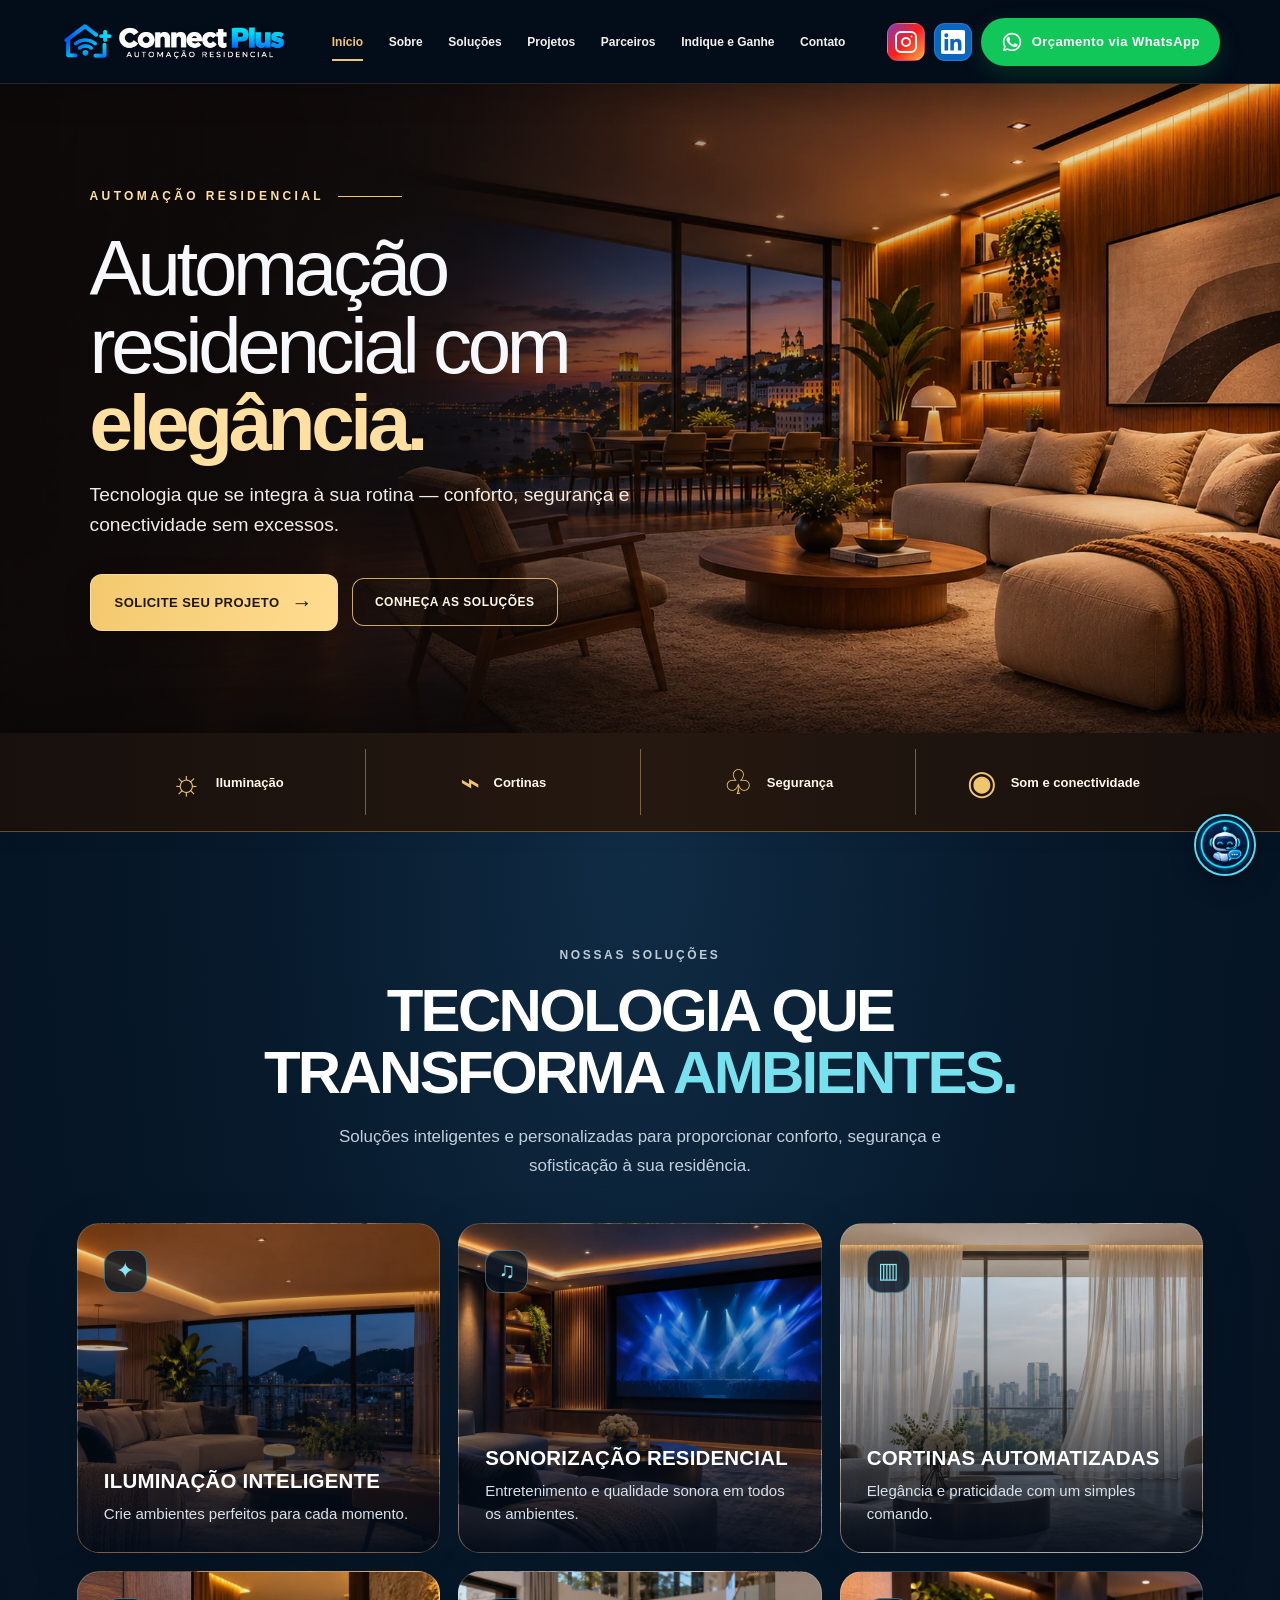
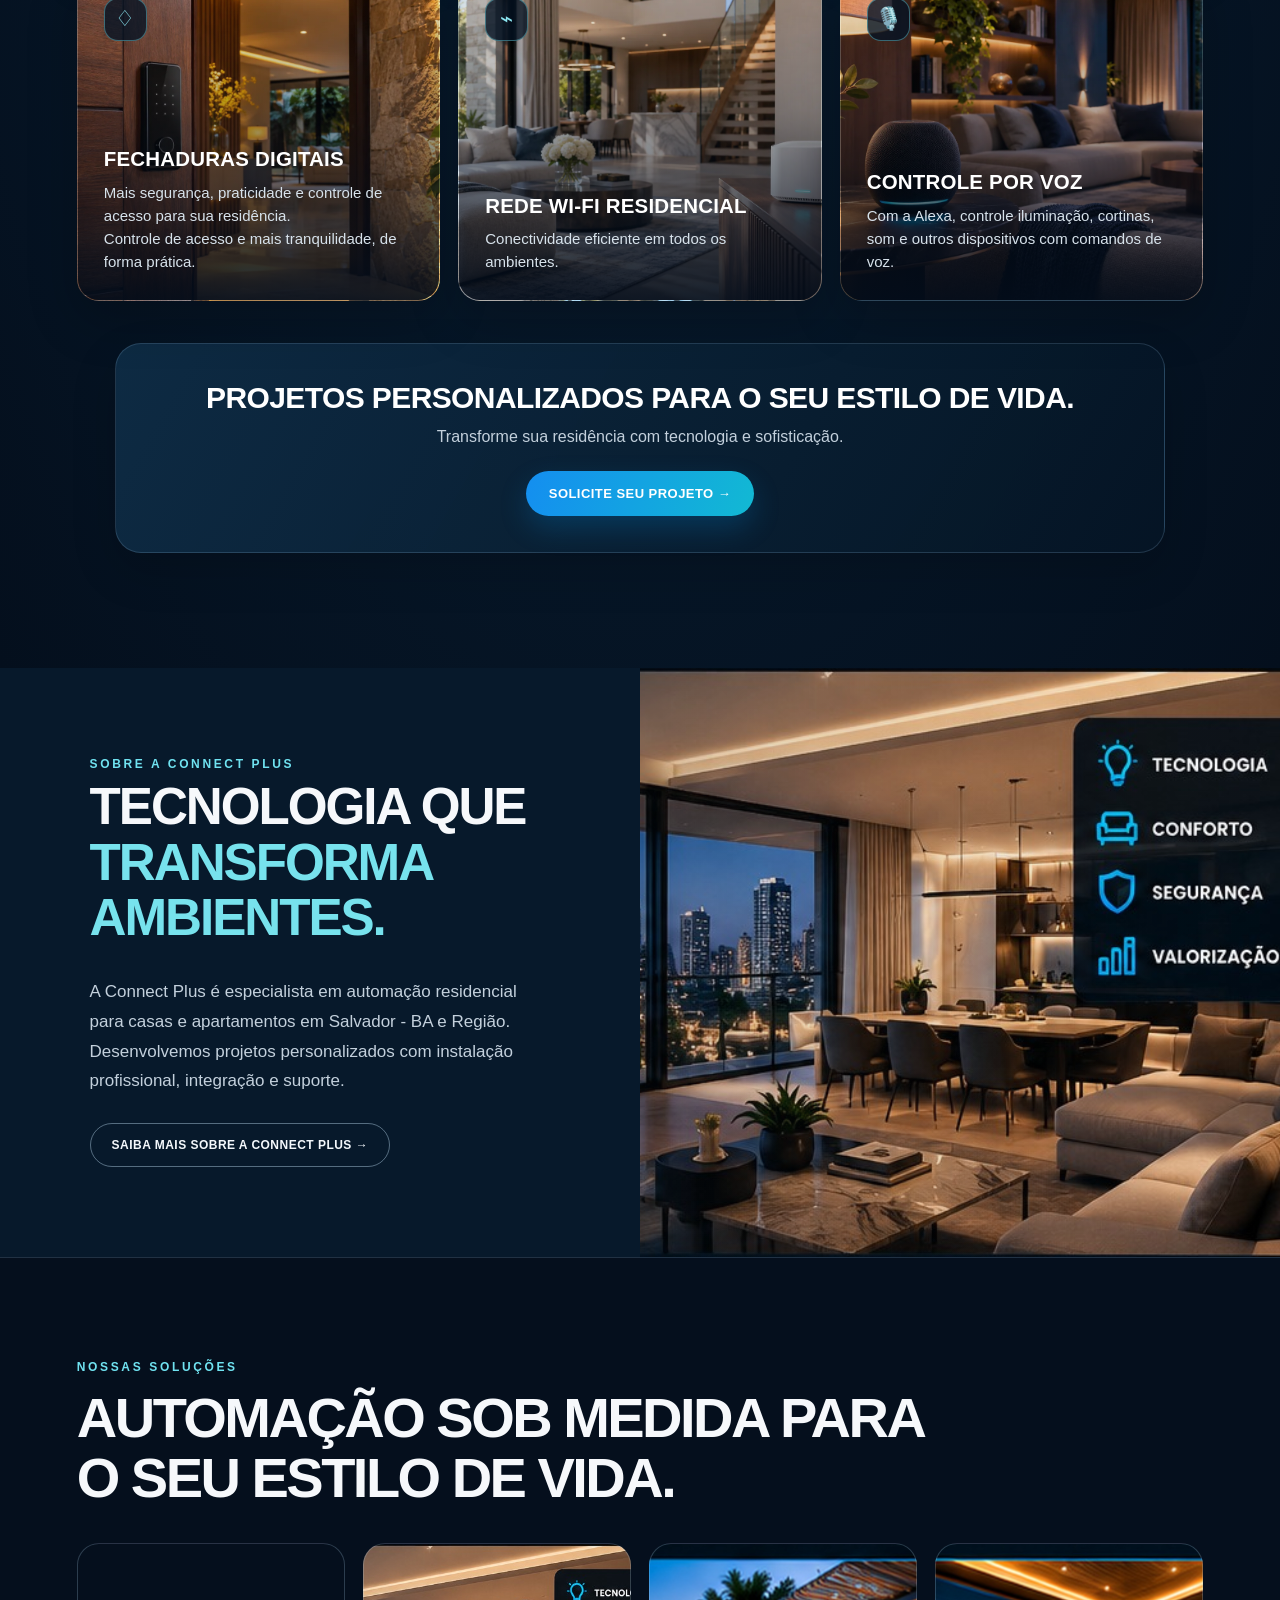
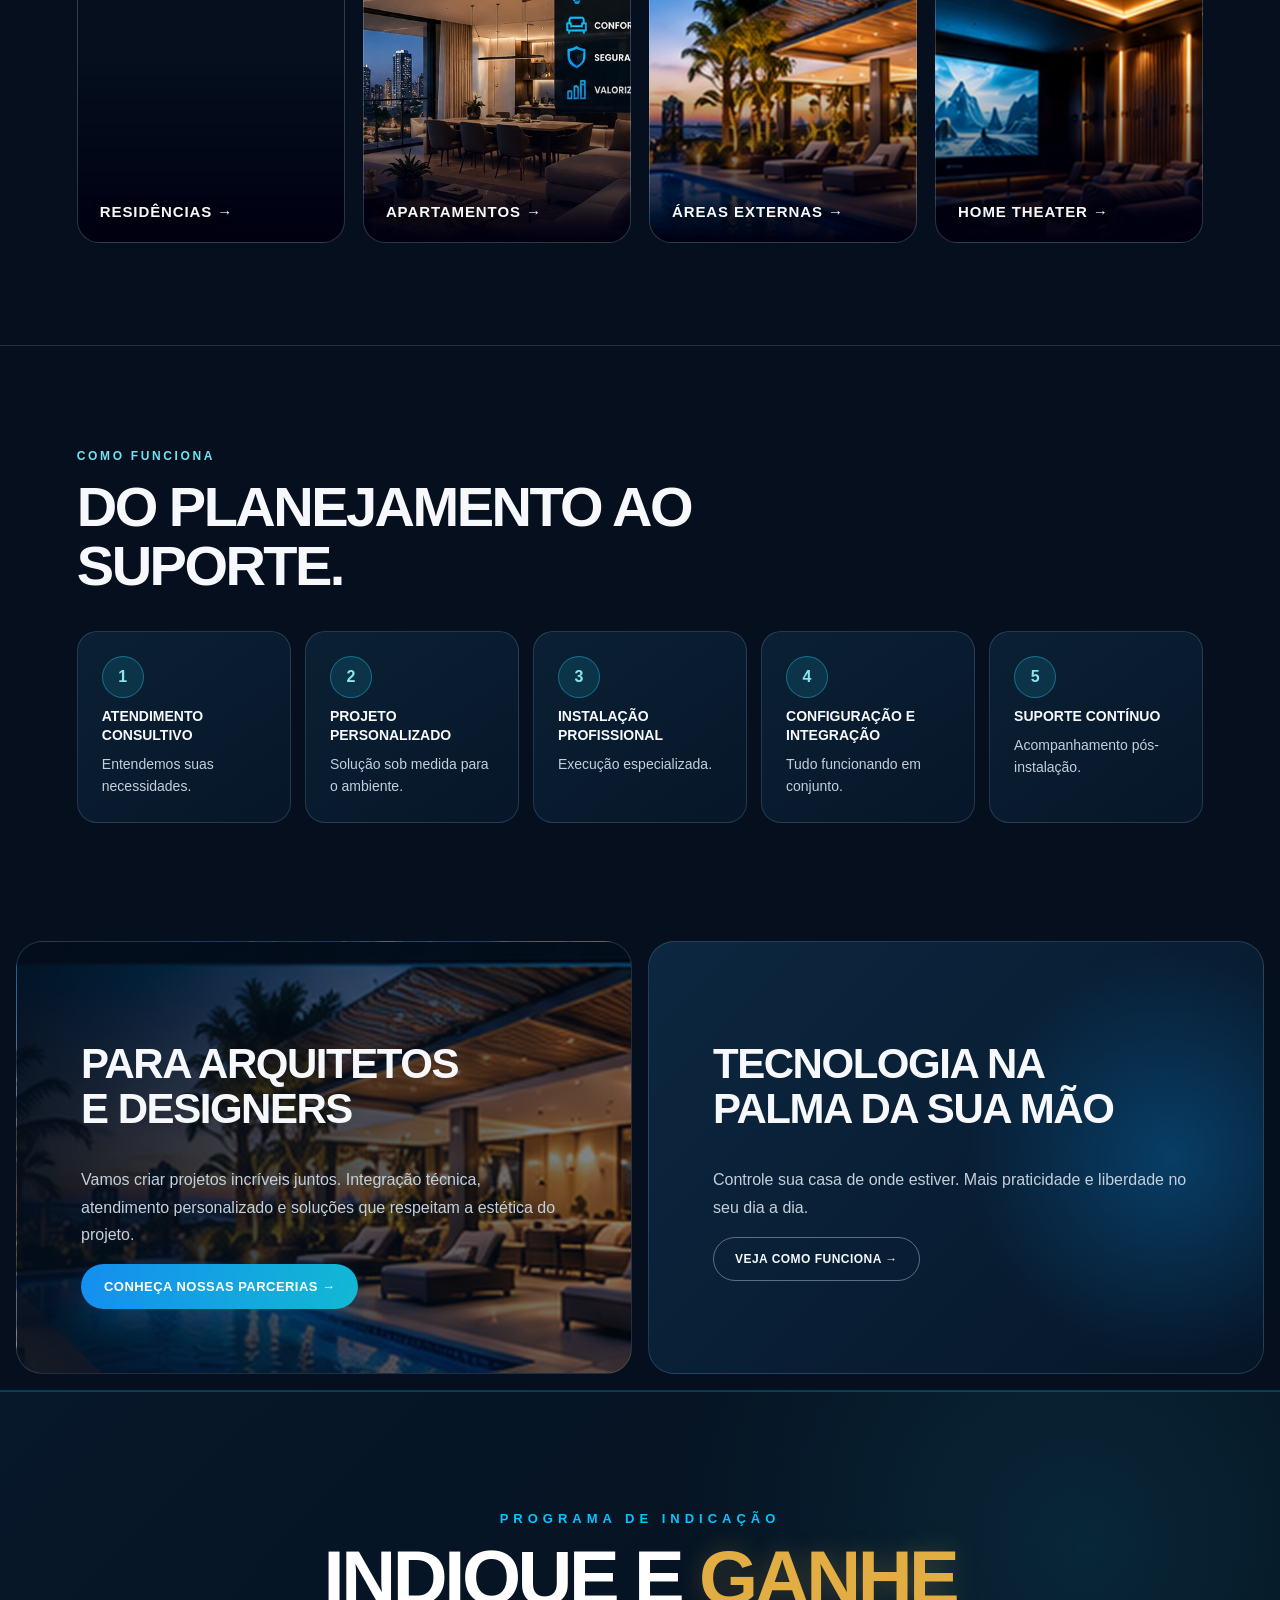
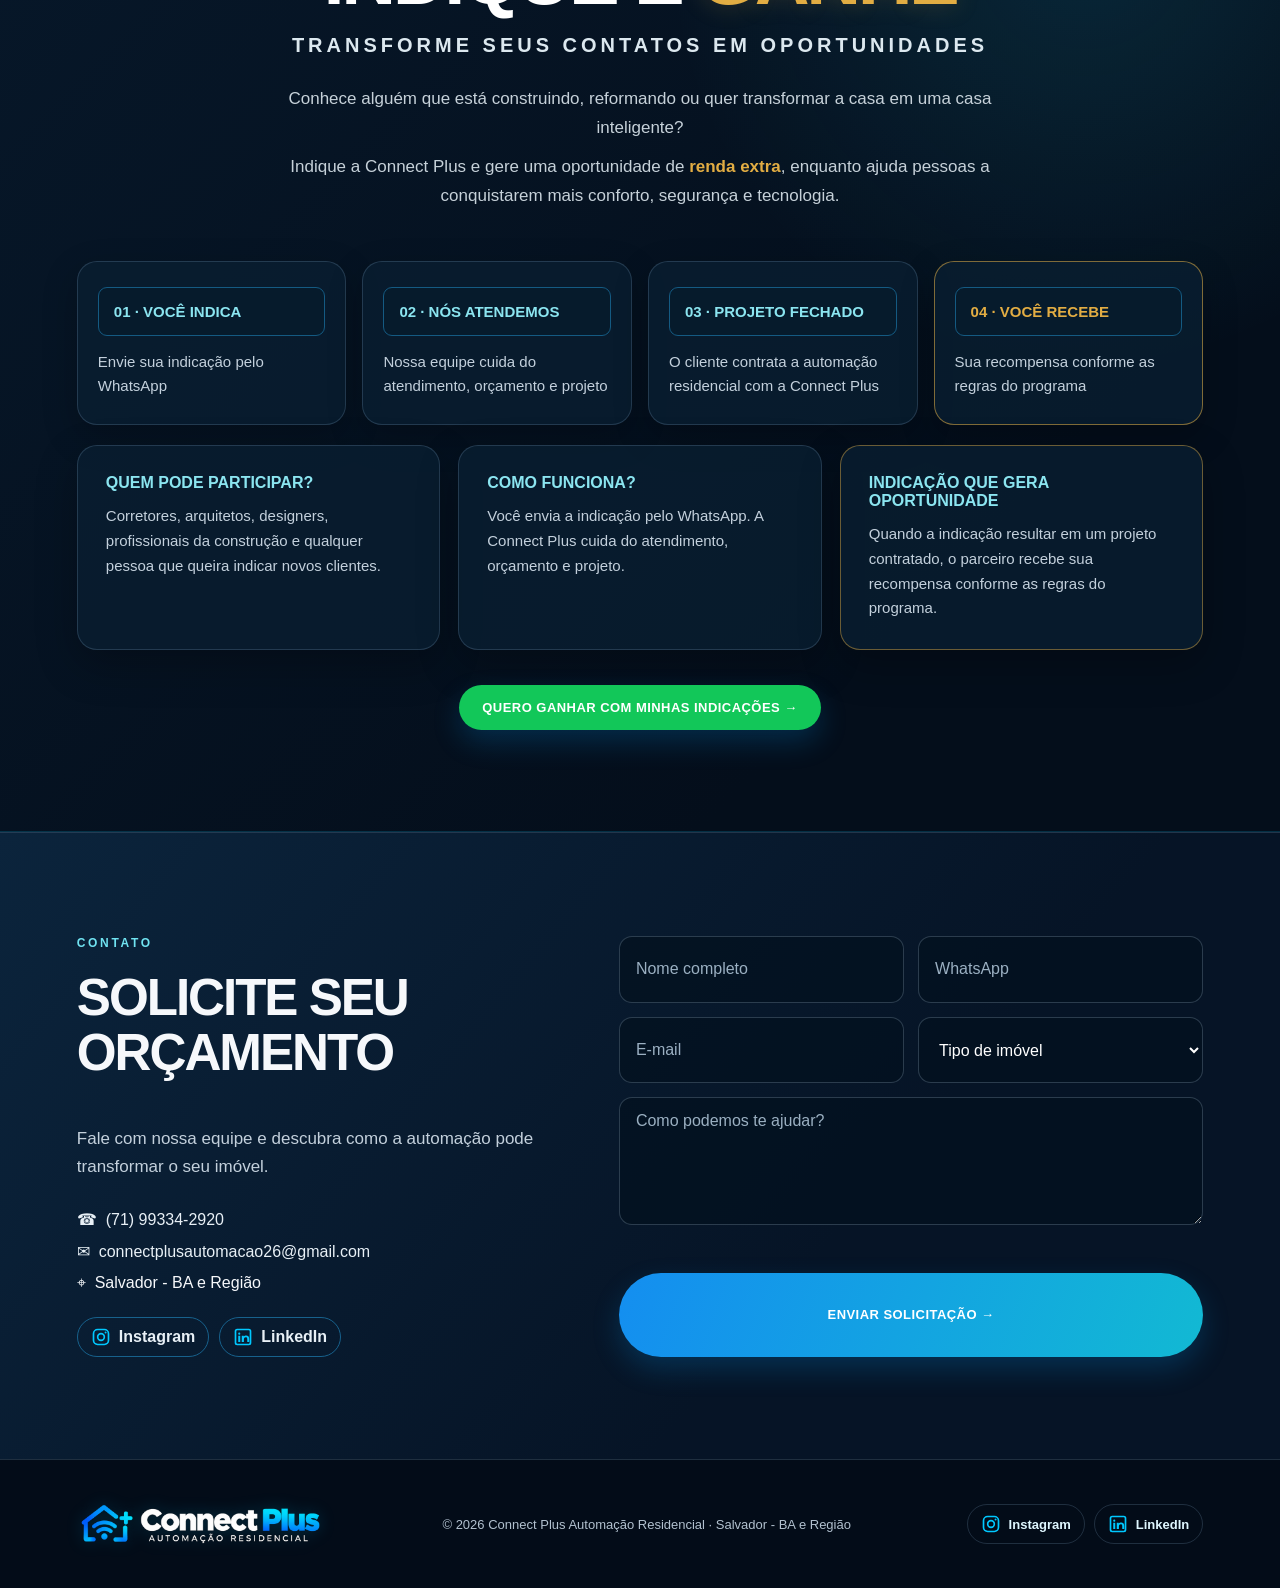
==== index.html @ 9b029306 "Atualiza imagens dos cards de soluções" ====
<!doctype html>
<html lang="pt-BR">
<head>
<link rel="icon" type="image/png" href="favicon-connectplus-transparente.png">
<script async src="https://www.googletagmanager.com/gtag/js?id=AW-18397967351"></script>
<script>
  window.dataLayer = window.dataLayer || [];
  function gtag(){dataLayer.push(arguments);}
  gtag('js', new Date());

  gtag('config', 'AW-18397967351');
</script>
  <!-- Conversão Google Ads - Clique no WhatsApp -->
<script>
function gtag_report_conversion(url) {
  var callback = function () {
    if (typeof(url) != 'undefined') {
      window.location = url;
    }
  };

  gtag('event', 'conversion', {
    'send_to': 'AW-18397967351/lZAtCK_q2YkdEPFn6sRE',
    'event_callback': callback
  });

  return false;
}
</script>
<meta charset="utf-8">
<meta name="viewport" content="width=device-width,initial-scale=1">
<title>Connect Plus | Automação Residencial</title>
<meta name="description" content="Automação residencial premium em Salvador - BA e Região.">
<link rel="stylesheet" href="style.css?v=20261121-premium">
<link rel="preload" as="image" href="connectplus-hero-elegancia-2026.webp">
<link rel="stylesheet" href="site-refresh.css?v=20261122-cards-premium">
</head>
<body id="inicio">
<header class="header">
<a class="logo" href="#inicio" aria-label="Connect Plus - Início">
<img src="ConnectPlus_Logo_Horizontal_Site.png" alt="Connect Plus Automação Residencial">
</a>
<button class="menu-toggle" type="button" aria-label="Abrir menu" aria-controls="menu-principal" aria-expanded="false"><span></span><span></span><span></span></button>
<nav id="menu-principal" aria-label="Navegação principal">
    <a href="#inicio">Início</a><a href="#sobre">Sobre</a><a href="#solucoes">Soluções</a>
    <a href="#processo">Projetos</a><a href="#parceiros">Parceiros</a>
    <a href="#indicacao">Indique e Ganhe</a><a href="#contato">Contato</a>
  </nav>
<div class="header-actions">
<a class="header-social instagram"
   href="https://www.instagram.com/connectplus_oficial/"
   target="_blank" rel="noopener noreferrer"
   aria-label="Instagram">
  <svg viewBox="0 0 24 24" width="24" height="24"
       fill="none" stroke="currentColor" stroke-width="2"
       aria-hidden="true">
    <rect x="2" y="2" width="20" height="20" rx="5"/>
    <circle cx="12" cy="12" r="4"/>
    <circle cx="17.5" cy="6.5" r="1" fill="currentColor" stroke="none"/>
  </svg>
</a>

<a class="header-social linkedin"
   href="https://www.linkedin.com/in/connect-plus-204ab1430/"
   target="_blank" rel="noopener noreferrer"
   aria-label="LinkedIn">
  <svg viewBox="0 0 24 24" width="24" height="24"
       fill="currentColor" aria-hidden="true">
    <path d="M20.447 20.452h-3.554v-5.569c0-1.328-.027-3.037-1.852-3.037-1.853 0-2.136 1.445-2.136 2.939v5.667H9.35V9h3.414v1.561h.049c.476-.9 1.637-1.85 3.37-1.85 3.601 0 4.267 2.37 4.267 5.455v6.286zM5.337 7.433a2.062 2.062 0 1 1 0-4.124 2.062 2.062 0 0 1 0 4.124zM7.119 20.452H3.555V9h3.564v11.452zM22.225 0H1.771C.792 0 0 .774 0 1.729v20.542C0 23.227.792 24 1.771 24h20.451C23.2 24 24 23.227 24 22.271V1.729C24 .774 23.2 0 22.222 0h.003z"/>
  </svg>
</a>

<a class="btn whatsapp-btn"
   href="https://wa.me/5571993342920?text=Ol%C3%A1%21%20Gostaria%20de%20solicitar%20um%20or%C3%A7amento%20de%20automa%C3%A7%C3%A3o%20residencial."
   target="_blank" rel="noopener noreferrer"
   aria-label="Orçamento via WhatsApp">
<svg
  xmlns="http://www.w3.org/2000/svg"
  width="24"
  height="24"
  viewBox="0 0 24 24"
  fill="currentColor"
  aria-hidden="true">
  <path d="M17.472 14.382c-.297-.149-1.758-.867-2.03-.966-.273-.099-.471-.148-.67.15-.198.297-.767.966-.94 1.164-.173.198-.347.223-.644.075-.297-.149-1.255-.463-2.39-1.475-.883-.788-1.48-1.761-1.653-2.058-.173-.297-.018-.458.13-.606.134-.133.297-.347.446-.52.149-.174.198-.298.297-.496.099-.198.05-.372-.025-.52-.074-.149-.669-1.612-.916-2.207-.242-.579-.487-.5-.669-.51-.173-.008-.372-.01-.57-.01-.198 0-.52.074-.792.372-.272.297-1.04 1.016-1.04 2.479s1.065 2.875 1.213 3.073c.149.198 2.095 3.2 5.077 4.487.709.306 1.262.489 1.693.625.712.227 1.36.195 1.872.118.571-.085 1.758-.719 2.006-1.413.248-.694.248-1.289.173-1.413-.074-.124-.272-.198-.57-.347M12.004 2C6.486 2 2 6.486 2 12.004c0 1.763.461 3.485 1.337 5.003L2 22l5.112-1.341a9.952 9.952 0 0 0 4.887 1.245h.005c5.518 0 10.004-4.486 10.004-10.004S17.522 2 12.004 2m0 18.2h-.003a8.258 8.258 0 0 1-4.209-1.153l-.302-.179-3.125.82.834-3.046-.197-.313A8.255 8.255 0 0 1 3.7 12.004c0-4.579 3.725-8.304 8.304-8.304s8.304 3.725 8.304 8.304-3.725 8.196-8.304 8.196"/>
</svg>
  <span>Orçamento via WhatsApp</span>
</a>

</div>
</header>

<section class="hero">
 <div class="hero-content">
   <span class="eyebrow">AUTOMAÇÃO RESIDENCIAL</span>
   <h1>Automação residencial com <em>elegância.</em></h1>
   <p>Tecnologia que se integra à sua rotina — conforto, segurança e conectividade sem excessos.</p>
   <div class="actions">
    <a class="btn large whatsapp-btn hero-wa" target="_blank" rel="noopener noreferrer" href="https://wa.me/5571993342920?text=Ol%C3%A1!%20Gostaria%20de%20solicitar%20um%20projeto%20de%20automa%C3%A7%C3%A3o%20residencial%20com%20a%20Connect%20Plus.">SOLICITE SEU PROJETO <span aria-hidden="true">→</span></a>
    <a class="outline" href="#solucoes">CONHEÇA AS SOLUÇÕES</a>
</div>
</div>
</section>
<section class="hero-service-strip" aria-label="Destaques das soluções Connect Plus">
  <div class="hero-service-item"><span class="strip-icon" aria-hidden="true">☼</span><span>Iluminação</span></div>
  <div class="hero-service-item"><span class="strip-icon" aria-hidden="true">⌁</span><span>Cortinas</span></div>
  <div class="hero-service-item"><span class="strip-icon" aria-hidden="true">♧</span><span>Segurança</span></div>
  <div class="hero-service-item"><span class="strip-icon" aria-hidden="true">◉</span><span>Som e conectividade</span></div>
</section>
<section class="services services-premium" id="solucoes">
  <div class="services-intro">
    <span class="eyebrow">NOSSAS SOLUÇÕES</span>
    <h2>TECNOLOGIA QUE TRANSFORMA <em>AMBIENTES.</em></h2>
    <p>Soluções inteligentes e personalizadas para proporcionar conforto, segurança e sofisticação à sua residência.</p>
  </div>

  <div class="services-grid">

    <article class="service-card">
      <span class="service-icon">✦</span>
      <h3>ILUMINAÇÃO INTELIGENTE</h3>
      <p>Crie ambientes perfeitos para cada momento.</p>
    </article>

    <article class="service-card">
      <span class="service-icon">♫</span>
      <h3>SONORIZAÇÃO RESIDENCIAL</h3>
      <p>Entretenimento e qualidade sonora em todos os ambientes.</p>
    </article>

    <article class="service-card">
      <span class="service-icon">▥</span>
      <h3>CORTINAS AUTOMATIZADAS</h3>
      <p>Elegância e praticidade com um simples comando.</p>
    </article>

    <article class="service-card">
      <span class="service-icon">♢</span>
      <h3>FECHADURAS DIGITAIS</h3>
<p>Mais segurança, praticidade e controle de acesso para sua residência.</p>
      <p>Controle de acesso e mais tranquilidade, de forma prática.</p>
    </article>

    <article class="service-card">
      <span class="service-icon">⌁</span>
      <h3>REDE WI-FI RESIDENCIAL</h3>
      <p>Conectividade eficiente em todos os ambientes.</p>
    </article>

<article class="service-card">
  <span class="service-icon">🎙️</span>
  <h3>CONTROLE POR VOZ</h3>
  <p>Com a Alexa, controle iluminação, cortinas, som e outros dispositivos com comandos de voz.</p>
</article>
  </div>
  <div class="services-cta">
    
    <h3>PROJETOS PERSONALIZADOS PARA O SEU ESTILO DE VIDA.</h3>
    <p>Transforme sua residência com tecnologia e sofisticação.</p>
    <a href="https://wa.me/5571993342920" class="btn">
      SOLICITE SEU PROJETO →
    </a>
  </div>
</section>

<section class="about" id="sobre">
 <div class="text">
  <span class="eyebrow">SOBRE A CONNECT PLUS</span>
  <h2>TECNOLOGIA QUE <em>TRANSFORMA AMBIENTES.</em></h2>
  <p>A Connect Plus é especialista em automação residencial para casas e apartamentos em Salvador - BA e Região. Desenvolvemos projetos personalizados com instalação profissional, integração e suporte.</p>
  <a class="outline" href="#contato">SAIBA MAIS SOBRE A CONNECT PLUS →</a>
 </div>
 <div class="about-photo"></div>
</section>

<section class="solutions">
 <span class="eyebrow">NOSSAS SOLUÇÕES</span>
 <h2>AUTOMAÇÃO SOB MEDIDA PARA O SEU ESTILO DE VIDA.</h2>
 <div class="solution-grid">
   <article class="home"><b>RESIDÊNCIAS →</b></article>
   <article class="apt"><b>APARTAMENTOS →</b></article>
   <article class="outdoor"><b>ÁREAS EXTERNAS →</b></article>
   <article class="cinema"><b>HOME THEATER →</b></article>
 </div>
</section>

<section class="process" id="processo">
 <span class="eyebrow">COMO FUNCIONA</span><h2>DO PLANEJAMENTO AO SUPORTE.</h2>
 <div class="steps">
  <article><i>1</i><b>ATENDIMENTO CONSULTIVO</b><span>Entendemos suas necessidades.</span></article>
  <article><i>2</i><b>PROJETO PERSONALIZADO</b><span>Solução sob medida para o ambiente.</span></article>
  <article><i>3</i><b>INSTALAÇÃO PROFISSIONAL</b><span>Execução especializada.</span></article>
  <article><i>4</i><b>CONFIGURAÇÃO E INTEGRAÇÃO</b><span>Tudo funcionando em conjunto.</span></article>
  <article><i>5</i><b>SUPORTE CONTÍNUO</b><span>Acompanhamento pós-instalação.</span></article>
 </div>
</section>

<section class="panels" id="parceiros">
 <article class="partner">
   <h2>PARA ARQUITETOS<br>E DESIGNERS</h2>
   <p>Vamos criar projetos incríveis juntos. Integração técnica, atendimento personalizado e soluções que respeitam a estética do projeto.</p>
   <a class="btn" target="_blank" href="https://wa.me/5571993342920?text=Olá!%20Quero%20conhecer%20a%20parceria%20para%20arquitetos%20e%20designers.">CONHEÇA NOSSAS PARCERIAS →</a>
 </article>
 <article class="phone"><h2>TECNOLOGIA NA<br>PALMA DA SUA MÃO</h2><p>Controle sua casa de onde estiver. Mais praticidade e liberdade no seu dia a dia.</p><a class="outline" href="#contato">VEJA COMO FUNCIONA →</a></article>
</section>

<section class="referral referral-premium" id="indicacao">
  <div class="referral-intro">
    <span class="eyebrow">PROGRAMA DE INDICAÇÃO</span>
    <h2>INDIQUE E <em>GANHE</em></h2>
    <h3>TRANSFORME SEUS CONTATOS EM OPORTUNIDADES</h3>

    <p>Conhece alguém que está construindo, reformando ou quer transformar a casa em uma casa inteligente?</p>

    <p>Indique a Connect Plus e gere uma oportunidade de <strong>renda extra</strong>, enquanto ajuda pessoas a conquistarem mais conforto, segurança e tecnologia.</p>
  </div>

  <div class="refsteps referral-steps">
    <div>
      <b>01 · VOCÊ INDICA</b>
      <span>Envie sua indicação pelo WhatsApp</span>
    </div>

    <div>
      <b>02 · NÓS ATENDEMOS</b>
      <span>Nossa equipe cuida do atendimento, orçamento e projeto</span>
    </div>

    <div>
      <b>03 · PROJETO FECHADO</b>
      <span>O cliente contrata a automação residencial com a Connect Plus</span>
    </div>

    <div>
      <b>04 · VOCÊ RECEBE</b>
      <span>Sua recompensa conforme as regras do programa</span>
    </div>
  </div>

  <div class="referral-info">
    <div>
      <h3>QUEM PODE PARTICIPAR?</h3>
      <p>Corretores, arquitetos, designers, profissionais da construção e qualquer pessoa que queira indicar novos clientes.</p>
    </div>

    <div>
      <h3>COMO FUNCIONA?</h3>
      <p>Você envia a indicação pelo WhatsApp. A Connect Plus cuida do atendimento, orçamento e projeto.</p>
    </div>

    <div>
      <h3>INDICAÇÃO QUE GERA OPORTUNIDADE</h3>
      <p>Quando a indicação resultar em um projeto contratado, o parceiro recebe sua recompensa conforme as regras do programa.</p>
    </div>
  </div>

  <a
    class="btn large referral-cta whatsapp-btn"
    target="_blank"
    rel="noopener noreferrer"
    href="https://wa.me/5571993342920?text=Olá!%20Quero%20participar%20do%20programa%20Indique%20e%20Ganhe%20da%20Connect%20Plus."
  >
    QUERO GANHAR COM MINHAS INDICAÇÕES →
  </a>
</section>

<section class="contact" id="contato">
 <div class="contact-info">
  <span class="eyebrow">CONTATO</span><h2>SOLICITE SEU ORÇAMENTO</h2>
  <p>Fale com nossa equipe e descubra como a automação pode transformar o seu imóvel.</p>
  <a target="_blank" href="https://wa.me/5571993342920">☎ &nbsp;(71) 99334-2920</a>
  <a href="mailto:connectplusautomacao26@gmail.com">✉ &nbsp;connectplusautomacao26@gmail.com</a>
  <span>⌖ &nbsp;Salvador - BA e Região</span>
  <div class="social-links">
   <a target="_blank" rel="noopener noreferrer" href="https://www.instagram.com/connectplus_oficial/" aria-label="Instagram da Connect Plus"><svg class="social-icon" viewBox="0 0 24 24" aria-hidden="true"><rect x="3" y="3" width="18" height="18" rx="5" fill="none" stroke="currentColor" stroke-width="2"/><circle cx="12" cy="12" r="4" fill="none" stroke="currentColor" stroke-width="2"/><circle cx="17.5" cy="6.5" r="1.2" fill="currentColor"/></svg><span>Instagram</span></a>
   <a target="_blank" rel="noopener noreferrer" href="https://www.linkedin.com/in/connect-plus-204ab1430/" aria-label="LinkedIn da Connect Plus"><svg class="social-icon" viewBox="0 0 24 24" aria-hidden="true"><rect x="3" y="3" width="18" height="18" rx="2" fill="none" stroke="currentColor" stroke-width="2"/><circle cx="7.5" cy="8" r="1.3" fill="currentColor"/><path d="M6.3 10.5h2.4V18H6.3zm4.2 0h2.3v1c.8-1 1.8-1.3 3-1.3 2.2 0 3.7 1.4 3.7 4.2V18h-2.4v-3.3c0-1.6-.5-2.4-1.8-2.4-1.4 0-2.2.9-2.2 2.8V18h-2.6z" fill="currentColor"/></svg><span>LinkedIn</span></a>
  </div>
 </div>
 <form onsubmit="return enviarWhatsApp(event)">
  <div class="form-grid">
   <input id="nome" required placeholder="Nome completo">
   <input id="telefone" placeholder="WhatsApp">
   <input id="email" type="email" placeholder="E-mail">
   <select id="imovel"><option value="">Tipo de imóvel</option><option>Casa</option><option>Apartamento</option><option>Comercial</option></select>
  </div>
  <textarea id="mensagem" placeholder="Como podemos te ajudar?"></textarea>
  <button class="btn large" type="submit">ENVIAR SOLICITAÇÃO →</button>
 </form>
</section>
<footer>
 <a class="logo footer-logo" href="#inicio" aria-label="Connect Plus - Início"><img src="ConnectPlus_Logo_Horizontal_Site.png" alt="Connect Plus Automação Residencial"></a>
 <span>© 2026 Connect Plus Automação Residencial · Salvador - BA e Região</span>
 <div class="footer-social"><a target="_blank" rel="noopener noreferrer" href="https://www.instagram.com/connectplus_oficial/"><svg class="social-icon" viewBox="0 0 24 24" aria-hidden="true"><rect x="3" y="3" width="18" height="18" rx="5" fill="none" stroke="currentColor" stroke-width="2"/><circle cx="12" cy="12" r="4" fill="none" stroke="currentColor" stroke-width="2"/><circle cx="17.5" cy="6.5" r="1.2" fill="currentColor"/></svg><span>Instagram</span></a><a target="_blank" rel="noopener noreferrer" href="https://www.linkedin.com/in/connect-plus-204ab1430/"><svg class="social-icon" viewBox="0 0 24 24" aria-hidden="true"><rect x="3" y="3" width="18" height="18" rx="2" fill="none" stroke="currentColor" stroke-width="2"/><circle cx="7.5" cy="8" r="1.3" fill="currentColor"/><path d="M6.3 10.5h2.4V18H6.3zm4.2 0h2.3v1c.8-1 1.8-1.3 3-1.3 2.2 0 3.7 1.4 3.7 4.2V18h-2.4v-3.3c0-1.6-.5-2.4-1.8-2.4-1.4 0-2.2.9-2.2 2.8V18h-2.6z" fill="currentColor"/></svg><span>LinkedIn</span></a></div>
</footer>
<!-- ASSISTENTE VIRTUAL CONNECT PLUS -->
<div class="cp-chatbot">

  <button
    id="cp-chat-toggle"
    type="button"
    aria-label="Abrir atendimento virtual"
    aria-expanded="false"
    aria-controls="cp-chat-window">
    <img
  src="assistente-connectplus.png"
  alt=""
  class="cp-chat-icon">
  </button>

  <section
    id="cp-chat-window"
    role="dialog"
    aria-label="Assistente virtual Connect Plus"
    hidden>

    <div class="cp-chat-header">
      <div>
        <strong>Assistente Connect Plus</strong>
        <small>Atendimento virtual</small>
      </div>

      <button
        id="cp-chat-close"
        type="button"
        aria-label="Fechar atendimento">
        ✕
      </button>
    </div>

    <div class="cp-chat-body">

      <p class="cp-chat-message">
        Olá! 👋 Seja bem-vindo à Connect Plus.
        Como posso ajudar você hoje?
      </p>

      <div id="cp-chat-response"
           aria-live="polite"></div>

      <div class="cp-chat-options">

        <button type="button" data-cp-topic="servicos">
          🏠 Conhecer nossos serviços
        </button>

        <button type="button" data-cp-topic="automacao">
          💡 Como funciona a automação?
        </button>

        <button type="button" data-cp-topic="orcamento">
          💰 Solicitar orçamento
        </button>

        <button type="button" data-cp-topic="parcerias">
          🤝 Parcerias e indicações
        </button>

        <button type="button" data-cp-topic="especialista">
          📲 Falar com um especialista
        </button>

      </div>

    </div>

    <div class="cp-chat-footer">
      Connect Plus • Automação Residencial
    </div>

  </section>

</div>
<!-- FIM DO ASSISTENTE VIRTUAL -->  
<script src="script.js"></script>
<script>
(function () {
  const toggle = document.querySelector('.menu-toggle');
  const nav = document.querySelector('#menu-principal');
  if (!toggle || !nav) return;
  function closeMenu() { toggle.setAttribute('aria-expanded', 'false'); toggle.setAttribute('aria-label', 'Abrir menu'); nav.classList.remove('menu-open'); }
  toggle.addEventListener('click', function () {
    const open = toggle.getAttribute('aria-expanded') !== 'true';
    toggle.setAttribute('aria-expanded', String(open));
    toggle.setAttribute('aria-label', open ? 'Fechar menu' : 'Abrir menu');
    nav.classList.toggle('menu-open', open);
  });
  nav.querySelectorAll('a').forEach(a => a.addEventListener('click', closeMenu));
  document.addEventListener('keydown', e => { if (e.key === 'Escape') closeMenu(); });
  window.addEventListener('resize', () => { if (window.innerWidth > 900) closeMenu(); });
})();
</script>

</body></html>
---- style.css ----
*{box-sizing:border-box}html{scroll-behavior:smooth}body{margin:0;background:#020b15;color:#f5fbff;font-family:Arial,Helvetica,sans-serif}a{text-decoration:none;color:inherit}.header{height:76px;padding:0 5%;display:flex;align-items:center;gap:25px;position:sticky;top:0;z-index:50;background:rgba(2,11,21,.95);border-bottom:1px solid #103650}.logo{display:flex;align-items:center;gap:9px;min-width:260px}.logo-icon{font-size:31px;color:#00c8ff}.logo strong{font-size:19px;letter-spacing:1px}.logo i,h1 em,h2 em{font-style:normal;color:#00c8ff}.logo small{display:block;font-size:9px;letter-spacing:2px}.header nav{flex:1;display:flex;justify-content:center;gap:20px}.header nav a{font-size:12px}.btn{background:linear-gradient(90deg,#00d2ff,#058bff);color:#00111d;font-weight:900;border:0;border-radius:11px;padding:13px 19px;display:inline-block}.large{padding:16px 24px}.hero{height:610px;position:relative;background:linear-gradient(90deg,rgba(0,7,14,.94),rgba(0,7,14,.5) 52%,rgba(0,7,14,.08)),url('https://images.unsplash.com/photo-1600607687920-4e2a09cf159d?auto=format&fit=crop&w=2000&q=85') center/cover}.hero-content{padding:82px 6%;max-width:760px}.eyebrow{font-size:11px;letter-spacing:4px;color:#00c8ff;font-weight:800}.hero h1{font-size:57px;line-height:.98;margin:15px 0}.hero p,.text p,.referral p,.contact p{font-size:16px;line-height:1.6;color:#d3e0ea}.actions{display:flex;gap:15px;margin-top:25px}.outline{border:1px solid #00bfff;border-radius:30px;padding:14px 22px;display:inline-block;font-weight:800}.benefits{position:absolute;right:4%;top:80px;display:grid;gap:24px;padding:24px;background:rgba(1,17,31,.88);border:1px solid #14557c;border-radius:14px}.services{display:grid;grid-template-columns:repeat(6,1fr);padding:10px 4%;background:#031525}.services article{min-height:160px;border:1px solid #0d3855;border-radius:9px;padding:22px 16px;display:flex;flex-direction:column;gap:11px;font-size:27px;color:#00c8ff}.services b{font-size:13px;color:#fff}.services span{font-size:12px;color:#bdccd7;line-height:1.4}.about{display:grid;grid-template-columns:45% 55%;min-height:440px}.text{padding:65px 8%}.text h2,.solutions h2,.process h2,.referral h2,.contact h2{font-size:31px;margin:8px 0 15px}.about-photo{background:url('https://images.unsplash.com/photo-1600210492486-724fe5c67fb0?auto=format&fit=crop&w=1500&q=85') center/cover}.solutions,.process,.referral,.contact{padding:55px 5%;border-top:1px solid #0c3651}.solution-grid{display:grid;grid-template-columns:repeat(4,1fr);gap:15px}.solution-grid article{height:235px;border:1px solid #17618c;border-radius:11px;background-position:center;background-size:cover;position:relative}.solution-grid b{position:absolute;left:17px;bottom:17px;text-shadow:0 2px 8px #000}.home{background-image:linear-gradient(0deg,#001,transparent 60%),url('https://images.unsplash.com/photo-1600585154340-be6161a56a0c?auto=format&fit=crop&w=900&q=80')}.apt{background-image:linear-gradient(0deg,#001,transparent 60%),url('https://images.unsplash.com/photo-1600566753190-17f0baa2a6c3?auto=format&fit=crop&w=900&q=80')}.outdoor{background-image:linear-gradient(0deg,#001,transparent 60%),url('https://images.unsplash.com/photo-1600607687939-ce8a6c25118c?auto=format&fit=crop&w=900&q=80')}.cinema{background-image:linear-gradient(0deg,#001,transparent 60%),url('https://images.unsplash.com/photo-1489599849927-2ee91cede3ba?auto=format&fit=crop&w=900&q=80')}.steps{display:grid;grid-template-columns:repeat(5,1fr);gap:22px}.steps article{display:grid;gap:9px}.steps i{font-style:normal;width:39px;height:39px;border-radius:50%;background:#079eff;display:grid;place-items:center;font-weight:bold}.steps span{font-size:12px;color:#b9c9d4}.panels{display:grid;grid-template-columns:1fr 1fr}.panels article{min-height:370px;padding:60px 6%;background-size:cover;background-position:center}.partner{background-image:linear-gradient(90deg,rgba(0,8,16,.95),rgba(0,8,16,.35)),url('https://images.unsplash.com/photo-1503387762-592deb58ef4e?auto=format&fit=crop&w=1200&q=80')}.phone{background:radial-gradient(circle at 85% 50%,#08609b,transparent 32%),linear-gradient(135deg,#06182a,#001421)}.referral{background:radial-gradient(circle at 80% 30%,#073f65,transparent 35%),#03111f;display:grid;grid-template-columns:1.3fr 1fr;gap:30px;align-items:center}.refsteps{display:grid;gap:10px}.refsteps b{padding:15px;border:1px solid #145a82;border-radius:9px;background:#061b2c}.referral>.btn{width:max-content}.contact{display:grid;grid-template-columns:1fr 1.2fr;gap:55px;background:linear-gradient(135deg,#03101d,#052a44)}.contact-info{display:flex;flex-direction:column;gap:13px}.contact-info a{font-size:18px}form{display:grid;gap:12px}.form-grid{display:grid;grid-template-columns:1fr 1fr;gap:11px}input,select,textarea{background:#041624;color:#fff;border:1px solid #17618c;border-radius:7px;padding:14px;width:100%}textarea{height:110px;resize:vertical}footer{padding:32px 5%;display:flex;align-items:center;justify-content:space-between;border-top:1px solid #123b57;color:#a9bbc8;font-size:12px}@media(max-width:900px){.header nav,.header>.btn{display:none}.header{justify-content:center}.hero{height:auto;min-height:600px}.hero h1{font-size:40px}.benefits{display:none}.services{grid-template-columns:repeat(2,1fr)}.about,.panels,.referral,.contact{grid-template-columns:1fr}.solution-grid{grid-template-columns:1fr 1fr}.steps{grid-template-columns:1fr}.form-grid{grid-template-columns:1fr}.actions{flex-direction:column;align-items:flex-start}footer{flex-direction:column;gap:20px;text-align:center}}
/* Identidade oficial e redes sociais */
.logo{min-width:230px}
.logo img{display:block;width:230px;max-width:100%;height:58px;object-fit:contain;object-position:left center}
.footer-logo img{height:64px}
.social-links{display:flex;gap:10px;flex-wrap:wrap;margin-top:12px}
.social-links a,.footer-social a{border:1px solid #17618c;border-radius:999px;padding:9px 13px;font-size:12px;font-weight:800;color:#dff7ff;transition:.2s ease}
.social-links a:hover,.footer-social a:hover{border-color:#00c8ff;color:#00c8ff}
.footer-social{display:flex;gap:9px;flex-wrap:wrap;justify-content:center}
@media(max-width:900px){.logo{min-width:0}.logo img{width:210px;height:54px}.footer-logo img{height:60px;object-position:center}.footer-social{justify-content:center}}

/* Final brand polish */
.header{min-height:86px;height:auto;padding-top:7px;padding-bottom:7px}
.logo{min-width:245px}
.logo img{width:245px;height:70px;object-fit:contain;object-position:left center;filter:drop-shadow(0 0 8px rgba(0,200,255,.18))}
.footer-logo img{height:72px;width:250px}
.social-links a,.footer-social a{display:inline-flex;align-items:center;gap:8px}
.social-icon{width:20px;height:20px;flex:0 0 20px;color:#00c8ff}
.social-links a:hover .social-icon,.footer-social a:hover .social-icon{filter:drop-shadow(0 0 6px rgba(0,200,255,.65))}
@media(max-width:900px){.header{min-height:76px}.logo img{width:220px;height:62px}.footer-logo img{width:230px;height:68px}}

/* Ajustes finais: WhatsApp, redes sociais, apartamento e responsividade */
.header-actions{display:flex;align-items:center;gap:10px;flex:0 0 auto}
.header-social{width:34px;height:34px;border-radius:9px;display:grid;place-items:center;transition:.2s ease}
.header-social svg{width:22px;height:22px}
.header-social.instagram{color:#fff;background:linear-gradient(135deg,#833ab4,#fd1d1d,#fcb045)}
.header-social.linkedin{color:#0a66c2;background:#fff}
.header-social:hover{transform:translateY(-2px);filter:brightness(1.1)}
.whatsapp-btn{background:#12c759!important;color:#fff!important;display:inline-flex;align-items:center;justify-content:center;gap:9px;box-shadow:0 8px 22px rgba(18,199,89,.18)}
.whatsapp-btn:hover{background:#0faf4e!important}
.whatsapp-btn svg{width:22px;height:22px;flex:0 0 22px}
.hero-wa{background:#12c759!important;color:#fff!important}
.apt{background-image:linear-gradient(0deg,#001,transparent 60%),url('apartamento-premium.jpg')!important}

@media(max-width:1180px) and (min-width:901px){
 .header{padding-left:3%;padding-right:3%;gap:14px}.logo{min-width:205px}.logo img{width:205px}.header nav{gap:12px}.header nav a{font-size:11px}.whatsapp-btn{padding:12px 14px}.header-social{width:31px;height:31px}
}
@media(max-width:900px){
 body{overflow-x:hidden}.header{position:sticky;display:grid;grid-template-columns:1fr auto;grid-template-areas:"logo actions" "nav nav";gap:8px 10px;padding:7px 14px 9px;justify-content:initial;min-height:auto}
 .header .logo{grid-area:logo;justify-self:start}.header .logo img{width:145px;height:48px;object-position:left center}
 .header-actions{grid-area:actions;gap:7px}.header-social{width:32px;height:32px}.header-social svg{width:20px;height:20px}
 .header-actions .whatsapp-btn{width:38px;height:38px;padding:0;border-radius:50%}.header-actions .whatsapp-btn span{display:none}.header-actions .whatsapp-btn svg{width:23px;height:23px}
 .header nav{grid-area:nav;display:flex!important;justify-content:flex-start;gap:18px;overflow-x:auto;white-space:nowrap;padding:7px 2px 3px;scrollbar-width:none}.header nav::-webkit-scrollbar{display:none}.header nav a{font-size:11px;flex:0 0 auto}
 .hero{min-height:560px;background-position:58% center}.hero-content{padding:58px 20px 42px;max-width:100%}.hero h1{font-size:clamp(36px,10.5vw,48px);line-height:1.02;overflow-wrap:normal}.hero p{font-size:15px;max-width:92%}.actions{width:100%;align-items:stretch}.actions a{text-align:center;width:100%;max-width:360px}.benefits{display:none}
 .services{grid-template-columns:1fr 1fr;padding:12px;gap:10px}.services article{min-height:145px;padding:17px 13px;font-size:24px}.services b{font-size:12px}.services span{font-size:11px}
 .about{display:flex;flex-direction:column}.text{padding:48px 20px}.text h2,.solutions h2,.process h2,.referral h2,.contact h2{font-size:28px}.about-photo{min-height:300px;order:2}
 .solutions,.process,.referral,.contact{padding:45px 20px}.solution-grid{grid-template-columns:1fr;gap:12px}.solution-grid article{height:220px}.apt{background-position:center}
 .steps{gap:18px}.steps article{grid-template-columns:45px 1fr;align-items:center}.steps article span{grid-column:2}.panels{grid-template-columns:1fr}.panels article{min-height:330px;padding:48px 20px}.partner .btn{line-height:1.35}
 .referral{gap:22px}.referral>.btn{width:100%;text-align:center}.contact{gap:35px}.contact-info a{font-size:15px;overflow-wrap:anywhere}.form-grid{grid-template-columns:1fr}input,select,textarea{font-size:16px}
 footer{padding:28px 20px}.footer-logo img{width:205px;height:62px}
}
@media(max-width:420px){.header .logo img{width:128px}.header-social{width:29px;height:29px}.header-actions .whatsapp-btn{width:34px;height:34px}.services{grid-template-columns:1fr 1fr}.hero-content{padding-left:16px;padding-right:16px}.solutions,.process,.referral,.contact{padding-left:16px;padding-right:16px}}


/* Última atualização aprovada: imagens corretas para Áreas Externas e Home Theater */
.outdoor{background-image:linear-gradient(0deg,#001,transparent 60%),url('areas-externas-premium.jpg')!important}
.cinema{background-image:linear-gradient(0deg,#001,transparent 60%),url('home-theater-premium.jpg')!important}

.hero-whatsapp{display:inline-flex;align-items:center;gap:10px;background:#12c95b!important;color:#fff!important}
.hero-whatsapp .wa-icon{width:26px;height:26px;flex:0 0 26px}
.hero-whatsapp:hover{filter:brightness(1.06)}
@media(max-width:900px){.hero-whatsapp{justify-content:center;width:100%;max-width:330px}}


/* ===== INDIQUE E GANHE - CONNECT PLUS ===== */

.referral-premium{
  position:relative;
  overflow:hidden;
  padding:90px 7%;
  background:
    radial-gradient(circle at 85% 15%,rgba(0,200,255,.16),transparent 30%),
    radial-gradient(circle at 15% 85%,rgba(219,166,57,.10),transparent 30%),
    linear-gradient(135deg,#02070d 0%,#061522 55%,#03101a 100%);
}

.referral-premium::before{
  content:"";
  position:absolute;
  inset:0;
  pointer-events:none;
  border-top:1px solid rgba(0,200,255,.25);
  border-bottom:1px solid rgba(0,200,255,.18);
}

.referral-intro{
  position:relative;
  max-width:900px;
  margin:0 auto 50px;
  text-align:center;
}

.referral-intro .eyebrow{
  display:block;
  margin-bottom:14px;
  color:#00c8ff;
  font-size:13px;
  font-weight:800;
  letter-spacing:5px;
}

.referral-premium h2{
  margin:0 0 10px;
  font-size:clamp(42px,6vw,76px);
  line-height:1;
  font-weight:900;
  letter-spacing:-2px;
  color:#fff;
}

.referral-premium h2 em{
  font-style:normal;
  color:#e2ad43;
  text-shadow:0 0 25px rgba(226,173,67,.25);
}

.referral-intro h3{
  margin:18px 0 28px;
  color:#dce8ef;
  font-size:clamp(15px,2vw,20px);
  letter-spacing:4px;
  font-weight:700;
}

.referral-intro p{
  max-width:780px;
  margin:10px auto;
  color:#c6d1d9;
  font-size:17px;
  line-height:1.7;
}

.referral-intro strong{
  color:#e2ad43;
}

.referral-steps{
  position:relative;
  display:grid;
  grid-template-columns:repeat(4,1fr);
  gap:16px;
  max-width:1200px;
  margin:45px auto;
}

.referral-steps > div{
  min-height:155px;
  padding:25px 20px;
  border:1px solid rgba(0,200,255,.25);
  border-radius:18px;
  background:rgba(3,15,25,.75);
  box-shadow:0 12px 35px rgba(0,0,0,.22);
}

.referral-steps > div:last-child{
  border-color:rgba(226,173,67,.55);
}

.referral-steps b{
  display:block;
  margin-bottom:14px;
  color:#00c8ff;
  font-size:15px;
}

.referral-steps > div:last-child b{
  color:#e2ad43;
}

.referral-steps span{
  display:block;
  color:#d5dee4;
  font-size:14px;
  line-height:1.55;
}

.referral-info{
  position:relative;
  display:grid;
  grid-template-columns:repeat(3,1fr);
  gap:18px;
  max-width:1200px;
  margin:35px auto;
}

.referral-info > div{
  padding:28px;
  border:1px solid rgba(0,200,255,.24);
  border-radius:18px;
  background:linear-gradient(145deg,rgba(7,28,43,.95),rgba(2,11,18,.95));
  box-shadow:0 15px 40px rgba(0,0,0,.25);
}

.referral-info > div:last-child{
  border-color:rgba(226,173,67,.45);
}

.referral-info h3{
  margin:0 0 12px;
  color:#fff;
  font-size:16px;
}

.referral-info p{
  margin:0;
  color:#b9c8d1;
  line-height:1.6;
  font-size:14px;
}

.referral-cta{
  position:relative;
  display:flex;
  align-items:center;
  justify-content:center;
  width:min(650px,100%);
  margin:40px auto 0;
  padding:20px 28px;
  border:1px solid #f0c460;
  border-radius:999px;
  background:linear-gradient(90deg,#f1c45c,#d99c2e);
  color:#071018 !important;
  font-weight:900;
  letter-spacing:.5px;
  text-align:center;
  box-shadow:0 0 30px rgba(226,173,67,.25);
  transition:.25s ease;
}

.referral-cta:hover{
  transform:translateY(-3px);
  box-shadow:0 0 40px rgba(226,173,67,.42);
}

@media(max-width:900px){
  .referral-premium{
    padding:65px 20px;
  }

  .referral-steps{
    grid-template-columns:repeat(2,1fr);
  }

  .referral-info{
    grid-template-columns:1fr;
  }
}

@media(max-width:560px){
  .referral-premium{
    padding:55px 18px;
  }

  .referral-premium h2{
    font-size:42px;
  }

  .referral-intro h3{
    letter-spacing:2px;
  }

  .referral-steps{
    grid-template-columns:1fr;
  }

  .referral-steps > div{
    min-height:auto;
  }

  .referral-cta{
    padding:18px 20px;
    font-size:14px;
  }
}


/* ===== AJUSTE FINAL INDIQUE E GANHE - DESKTOP ===== */

.referral.referral-premium{
  display:block !important;
  width:100% !important;
  padding-top:120px !important;
}

.referral-premium .referral-intro{
  width:100%;
  max-width:900px;
  margin:0 auto 50px;
}

.referral-premium .referral-steps{
  display:grid !important;
  grid-template-columns:repeat(4,minmax(0,1fr)) !important;
  width:100%;
  max-width:1200px;
  margin:45px auto !important;
}

.referral-premium .referral-info{
  display:grid !important;
  grid-template-columns:repeat(3,minmax(0,1fr)) !important;
  width:100%;
  max-width:1200px;
  margin:35px auto !important;
}

@media(max-width:900px){
  .referral.referral-premium{
    padding-top:105px !important;
  }

  .referral-premium .referral-steps{
    grid-template-columns:repeat(2,minmax(0,1fr)) !important;
  }

  .referral-premium .referral-info{
    grid-template-columns:1fr !important;
  }
}

@media(max-width:560px){
  .referral-premium .referral-steps{
    grid-template-columns:1fr !important;
  }
}


/* Ajuste de espaçamento - Indique e Ganhe */
.referral.referral-premium{
  gap:25px !important;
}

.referral-premium .referral-steps{
  margin-top:10px !important;
  margin-bottom:20px !important;
}

.referral-premium .referral-info{
  margin-top:15px !important;
}

.referral-premium .referral-cta{
  margin-top:20px !important;
}


/* Campanha promocional Outubro */
.campanha-outubro {
  width: 100%;
  max-width: none;
  margin: 0;
  padding: 0;
  box-sizing: border-box;
}

.campanha-outubro a {
  display: block;
  width: 100%;
}

.campanha-outubro img {
  display: block;
  width: 100%;
  max-width: 100%;
  height: auto;
  border-radius: 0;
}
/* CONNECT PLUS — CABEÇALHO PREMIUM */

.header-social {
  width: 42px;
  height: 42px;
  border-radius: 11px;
  display: inline-grid;
  place-items: center;
  transition: transform .2s ease, box-shadow .2s ease;
}

.header-social svg {
  width: 24px;
  height: 24px;
}

.header-social.instagram {
  background: linear-gradient(135deg, #833ab4, #fd1d1d, #fcb045);
  color: #fff;
}

.header-social.linkedin {
  background: #0a66c2;
  color: #fff;
}

.header-social:hover {
  transform: translateY(-3px);
  box-shadow: 0 5px 15px rgba(0, 200, 255, .25);
}

.header-actions {
  display: flex;
  align-items: center;
  gap: 12px;
}

.header-actions .whatsapp-btn {
  background: #08c85a !important;
  color: #fff !important;
  border-radius: 14px;
  padding: 13px 22px;
  font-weight: 700;
  box-shadow: 0 4px 16px rgba(0, 200, 90, .20);
}

.header-actions .whatsapp-btn:hover {
  background: #06ad4d !important;
  transform: translateY(-2px);
}
/* CONNECT PLUS — CORREÇÃO DO ÍCONE LINKEDIN */

.header-social.linkedin {
  background: #0a66c2 !important;
  color: #ffffff !important;
}

.header-social.linkedin svg {
  fill: #ffffff !important;
  stroke: none !important;
}
/* CONNECT PLUS — CORREÇÃO DO ÍCONE LINKEDIN */

.header-social.linkedin {
  background: #0a66c2 !important;
  color: #ffffff !important;
}

.header-social.linkedin svg {
  fill: #ffffff !important;
  stroke: none !important;
}


/* ===== CONNECT PLUS: CABEÇALHO RESPONSIVO DEFINITIVO ===== */
.header {display:flex;align-items:center;justify-content:space-between;gap:16px;flex-wrap:nowrap}
.header .logo {flex:0 0 auto;min-width:0}
.header nav {flex:1 1 auto;min-width:0;display:flex;align-items:center;justify-content:center;gap:clamp(8px,1.15vw,20px)}
.header nav a {white-space:nowrap}
.header-actions {display:flex;align-items:center;gap:10px;flex:0 0 auto}
.header-actions .whatsapp-btn {white-space:nowrap}
.menu-toggle {display:none}
@media (min-width:901px) and (max-width:1250px) {
 .header {padding-left:2%;padding-right:2%;gap:10px}
 .header .logo img {width:clamp(160px,17vw,220px)}
 .header nav {gap:9px}
 .header nav a {font-size:11px}
 .header-actions {gap:7px}
 .header-actions .whatsapp-btn {padding:11px 12px;font-size:12px}
 .header-social {width:35px;height:35px}
}
@media (max-width:900px) {
 html,body {max-width:100%;overflow-x:clip}
 .header {display:grid;grid-template-columns:minmax(0,1fr) auto auto;grid-template-areas:'logo actions toggle' 'nav nav nav';align-items:center;gap:0 10px;padding:8px 14px;min-height:64px;height:auto}
 .header .logo {grid-area:logo;min-width:0;justify-self:start}
 .header .logo img {width:clamp(120px,35vw,190px);height:46px;max-width:100%;object-fit:contain}
 .header-actions {grid-area:actions;display:flex;gap:6px;align-items:center}
 .header-social {width:34px;height:34px;border-radius:9px}
 .header-social svg {width:20px;height:20px}
 .header-actions .whatsapp-btn {display:inline-flex!important;width:35px;height:35px;padding:0;border-radius:9px}
 .header-actions .whatsapp-btn span {display:none}
 .header-actions .whatsapp-btn svg {width:21px;height:21px}
 .menu-toggle {grid-area:toggle;display:flex;flex-direction:column;justify-content:center;align-items:center;gap:5px;width:40px;height:40px;padding:8px;border:1px solid #17618c;border-radius:9px;background:#061c2b;color:#fff;cursor:pointer}
 .menu-toggle span {display:block;width:21px;height:2px;border-radius:2px;background:#fff}
 .header nav {grid-area:nav;display:none!important;flex-direction:column;align-items:stretch;gap:0;overflow:visible;white-space:normal;padding:0;min-width:0}
 .header nav.menu-open {display:flex!important;padding:12px 0 8px}
 .header nav a {font-size:14px;flex:none;padding:12px 8px;border-bottom:1px solid #123b57}
 .campanha-outubro,.campanha-outubro a,.campanha-outubro img {max-width:100%}
 .hero {height:auto;min-height:460px;background-position:60% center}
 .hero-content {padding:52px 18px;max-width:100%}
 .hero h1 {font-size:clamp(31px,8.2vw,44px);overflow-wrap:break-word}
 .hero p {max-width:100%}
 .text h2,.solutions h2,.process h2,.referral h2,.contact h2 {overflow-wrap:break-word}
 .services,.solution-grid,.steps,.referral-steps,.referral-info,.form-grid {min-width:0}
 .services article,.solution-grid article,.steps article {min-width:0}
 .contact,.about,.panels,.referral {min-width:0}
}
@media (max-width:380px) {
 .header {padding-left:9px;padding-right:9px;gap:0 6px}
 .header .logo img {width:112px}
 .header-social {width:30px;height:30px}
 .header-actions .whatsapp-btn {width:31px;height:31px}
 .menu-toggle {width:36px;height:36px}
 .hero h1 {font-size:30px}
}

/* Ajuste final de estabilidade para telas pequenas */
@media (max-width:900px) {
 .header {width:100%;max-width:100vw;grid-template-columns:minmax(0,1fr) auto auto}
 .header-actions {min-width:0;flex-wrap:nowrap}
 .header .logo img {display:block;max-width:100%;height:auto;max-height:46px}
 .header nav.menu-open {width:100%;max-width:100%;box-sizing:border-box}
 .header nav a {display:block;width:100%}
 .hero,.about,.solutions,.process,.referral,.contact,.panels,footer {max-width:100%;min-width:0}
 .hero-content,.text,.contact-info {min-width:0}
 .hero h1,.hero p,.text p {overflow-wrap:anywhere}
 .solution-grid {grid-template-columns:repeat(2,minmax(0,1fr))}
 .solution-grid article {min-width:0}
}
@media (max-width:560px) {
 .solution-grid {grid-template-columns:1fr}
 .header {column-gap:6px;padding-left:10px;padding-right:10px}
 .header .logo img {width:clamp(106px,31vw,150px)}
 .header-actions {gap:5px}
 .header-social {width:31px;height:31px}
 .header-actions .whatsapp-btn {width:32px;height:32px;min-width:32px}
 .menu-toggle {width:35px;height:35px;min-width:35px}
}


/* CONNECT PLUS — SOLUÇÕES PREMIUM (estrutura real do index.html) */
.services.services-premium {
  display:block;
  width:100%;
  padding:76px clamp(18px,5vw,90px);
  background:radial-gradient(circle at 50% 0%,#0b2b42 0%,#031321 52%,#020b15 100%);
}
.services-premium .services-intro {max-width:850px;margin:0 auto 40px;text-align:center;}
.services-premium .services-intro .eyebrow {display:block;margin-bottom:14px;}
.services-premium .services-intro h2 {font-size:clamp(30px,4vw,54px);line-height:1.08;margin:0 0 18px;color:#fff;letter-spacing:-.025em;}
.services-premium .services-intro h2 em {font-style:normal;color:#00c8ff;}
.services-premium .services-intro p {max-width:670px;margin:0 auto;color:#c7d8e3;font-size:clamp(15px,1.5vw,18px);line-height:1.65;}
.services-premium .services-grid {display:grid;grid-template-columns:repeat(3,minmax(0,1fr));gap:20px;width:100%;max-width:1380px;margin:0 auto;}
.services-premium .services-grid > .service-card {
  position:relative;isolation:isolate;display:flex;flex-direction:column;justify-content:flex-end;
  min-width:0;min-height:310px;overflow:hidden;padding:28px;border-radius:19px;
  border:1px solid rgba(0,200,255,.30);color:#fff;
  background-color:#092236;background-size:cover;background-position:center;
  box-shadow:0 18px 38px rgba(0,0,0,.28);
  transition:transform .25s ease,border-color .25s ease,box-shadow .25s ease;
}
.services-premium .services-grid > .service-card::before {
  content:'';position:absolute;inset:0;z-index:-1;
  background:linear-gradient(180deg,rgba(0,10,20,.05) 0%,rgba(0,11,24,.43) 36%,rgba(0,9,19,.96) 100%);
}
.services-premium .services-grid > .service-card:nth-child(1) {background-image:url('https://images.unsplash.com/photo-1600607687920-4e2a09cf159d?auto=format&fit=crop&w=1100&q=85');}
.services-premium .services-grid > .service-card:nth-child(2) {background-image:url('home-theater-premium.jpg');}
.services-premium .services-grid > .service-card:nth-child(3) {background-image:url('https://images.unsplash.com/photo-1600210492486-724fe5c67fb0?auto=format&fit=crop&w=1100&q=85');}
.services-premium .services-grid > .service-card:nth-child(4) {background-image:url('https://images.unsplash.com/photo-1600566753190-17f0baa2a6c3?auto=format&fit=crop&w=1100&q=85');}
.services-premium .services-grid > .service-card:nth-child(5) {background-image:url('apartamento-premium.jpg');}
.services-premium .services-grid > .service-card:nth-child(6) {background-image:url('https://images.unsplash.com/photo-1600585154340-be6161a56a0c?auto=format&fit=crop&w=1100&q=85');}
.services-premium .service-card .service-icon {display:inline-flex;align-items:center;justify-content:center;width:43px;height:43px;margin-bottom:auto;border:1px solid rgba(0,200,255,.5);border-radius:12px;background:rgba(1,17,31,.65);color:#00d6ff;font-size:24px;line-height:1;}
.services-premium .service-card h3 {margin:30px 0 10px;color:#fff;font-size:clamp(19px,1.8vw,25px);line-height:1.16;letter-spacing:.015em;overflow-wrap:break-word;}
.services-premium .service-card p {margin:0;color:#e0ebf2;font-size:14px;line-height:1.55;}
.services-premium .service-card:hover {transform:translateY(-5px);border-color:#00c8ff;box-shadow:0 22px 45px rgba(0,0,0,.38);}
.services-premium .services-cta {max-width:1050px;margin:36px auto 0;padding:32px 28px;text-align:center;border:1px solid rgba(0,200,255,.3);border-radius:20px;background:linear-gradient(110deg,rgba(5,37,58,.96),rgba(2,17,30,.96));}
.services-premium .services-cta h3 {margin:0 0 9px;color:#fff;font-size:clamp(20px,2.5vw,30px);line-height:1.2;}
.services-premium .services-cta p {margin:0 0 22px;color:#c6d8e5;font-size:15px;line-height:1.5;}
.services-premium .services-cta .btn {max-width:100%;}
@media(max-width:900px) {
  .services.services-premium {padding:52px 20px;}
  .services-premium .services-grid {grid-template-columns:repeat(2,minmax(0,1fr));gap:15px;}
  .services-premium .services-grid > .service-card {min-height:280px;padding:22px;}
}
@media(max-width:560px) {
  .services.services-premium {padding:42px 16px;}
  .services-premium .services-intro {margin-bottom:27px;}
  .services-premium .services-grid {grid-template-columns:minmax(0,1fr);gap:15px;}
  .services-premium .services-grid > .service-card {min-height:265px;padding:22px;}
  .services-premium .service-card h3 {font-size:23px;}
  .services-premium .services-cta {margin-top:24px;padding:27px 18px;}
}
@media(prefers-reduced-motion:reduce) {.services-premium .service-card {transition:none;}}


/* CONNECT PLUS — SOLUÇÕES PREMIUM | versão estável e responsiva */
.services.services-premium {
  display:block !important;
  width:100%;max-width:100%;min-width:0;
  padding:76px clamp(20px,5vw,90px);
  overflow:hidden;
}
.services.services-premium .services-intro {max-width:850px;margin:0 auto 42px;text-align:center;}
.services.services-premium .services-grid {
  display:grid !important;
  grid-template-columns:repeat(3,minmax(0,1fr)) !important;
  gap:20px;width:100%;max-width:1380px;margin:0 auto;
}
.services.services-premium .services-grid > article.service-card {
  display:flex !important;flex-direction:column;align-items:flex-start;justify-content:flex-end;
  position:relative;isolation:isolate;min-width:0;width:auto;
  min-height:330px;height:auto;padding:26px;gap:0;
  overflow:hidden;border-radius:20px;border:1px solid rgba(0,200,255,.3);
  background-size:cover;background-position:center;
  color:#fff;font-size:inherit;
}
.services.services-premium .services-grid > article.service-card::before {
  content:'';position:absolute;inset:0;z-index:-1;
  background:linear-gradient(180deg,rgba(0,8,18,.12),rgba(0,8,18,.5) 43%,rgba(0,8,18,.97));
}
.services.services-premium .service-card .service-icon {
  margin:0 auto auto 0;flex:0 0 auto;font-size:22px;color:#00d6ff;
}
.services.services-premium .service-card h3 {
  margin:30px 0 10px;font-size:clamp(20px,1.8vw,26px);
  font-weight:800;line-height:1.15;color:#fff;
}
.services.services-premium .service-card p {
  margin:0;font-size:14px;line-height:1.55;color:#e0ebf2;
}
.services.services-premium .services-cta {max-width:1050px;margin:38px auto 0;}
@media(max-width:900px) {
  .services.services-premium {padding:55px 20px;}
  .services.services-premium .services-grid {grid-template-columns:repeat(2,minmax(0,1fr)) !important;gap:15px;}
  .services.services-premium .services-grid > article.service-card {min-height:300px;padding:22px;}
}
@media(max-width:560px) {
  .services.services-premium {padding:46px 16px;}
  .services.services-premium .services-intro {margin-bottom:28px;}
  .services.services-premium .services-grid {grid-template-columns:minmax(0,1fr) !important;gap:16px;}
  .services.services-premium .services-grid > article.service-card {min-height:280px;padding:23px;}
  .services.services-premium .service-card h3 {font-size:23px;}
  .services.services-premium .services-cta {margin-top:26px;}
}

/* CONNECT PLUS — IMAGENS APROVADAS DOS SERVIÇOS */

.services-premium .services-grid > .service-card:nth-child(1) {
  background-image: url('iluminacao-inteligente.jpg') !important;
}

.services-premium .services-grid > .service-card:nth-child(2) {
  background-image: url('sonorizacao-residencial.jpg') !important;
}

.services-premium .services-grid > .service-card:nth-child(3) {
  background-image: url('cortinas-automatizadas.jpg') !important;
}

.services-premium .services-grid > .service-card:nth-child(4) {
  background-image: url('fechaduras-digitais.jpg') !important;
}

.services-premium .services-grid > .service-card:nth-child(5) {
  background-image: url('rede-wifi-residencial.jpg') !important;
}

.services-premium .services-grid > .service-card:nth-child(6) {
  background-image: url('controle-por-voz-alexa.jpg') !important;
}

/* CONNECT PLUS — AJUSTES FINAIS DOS CARDS */

/* Impede que a seção ultrapasse a largura da tela */
.services.services-premium {
  width: 100%;
  max-width: 100%;
  box-sizing: border-box;
}

/* Mantém os três cards alinhados no computador */
.services.services-premium .services-grid {
  width: 100%;
  max-width: 1380px;
  grid-template-columns: repeat(3, minmax(0, 1fr)) !important;
}

/* Ajusta o enquadramento da Alexa */
.services-premium .services-grid > .service-card:nth-child(6) {
  background-position: 60% center !important;
}

/* Adaptação para tablets */
@media (max-width: 900px) {
  .services.services-premium .services-grid {
    grid-template-columns: repeat(2, minmax(0, 1fr)) !important;
  }
}

/* Adaptação para celulares */
@media (max-width: 560px) {
  .services.services-premium .services-grid {
    grid-template-columns: minmax(0, 1fr) !important;
  }
}

/* CONNECT PLUS — AJUSTE EXCLUSIVO PARA COMPUTADORES */

@media (min-width: 901px) {

  .services.services-premium .services-grid {
    max-width: 1180px;
    gap: 18px;
  }

  .services.services-premium .services-grid > article.service-card {
    min-height: 280px;
    height: 280px;
    padding: 22px;
  }

  .services.services-premium .service-card h3 {
    font-size: 21px;
  }

  .services.services-premium .service-card p {
    font-size: 13px;
  }

}

/* CONNECT PLUS — ENQUADRAMENTO DA ALEXA */

.services-premium .services-grid > .service-card:nth-child(6) {
  background-size: 85% auto !important;
  background-position: center center !important;
  background-repeat: no-repeat !important;
  background-color: #071725;
}

/* CONNECT PLUS — AJUSTE FINAL DA IMAGEM ALEXA */

.services-premium .services-grid > .service-card:nth-child(6) {
  background-size: cover !important;
  background-position: 42% center !important;
  background-repeat: no-repeat !important;
}

/* CONNECT PLUS — CORREÇÃO DE LARGURA: INDIQUE E GANHE */

.referral.referral-premium {
  width: 100%;
  max-width: 100%;
  min-width: 0;
  box-sizing: border-box;
}

.referral-premium .referral-steps,
.referral-premium .referral-info {
  width: 100%;
  max-width: 1200px;
  min-width: 0;
  margin-left: auto !important;
  margin-right: auto !important;
  box-sizing: border-box;
}

.referral-premium .referral-steps > *,
.referral-premium .referral-info > * {
  min-width: 0;
}

/* Computadores */
@media (min-width: 901px) {
  .referral-premium .referral-steps {
    grid-template-columns: repeat(4, minmax(0, 1fr)) !important;
  }

  .referral-premium .referral-info {
    grid-template-columns: repeat(3, minmax(0, 1fr)) !important;
  }
}

/* =========================================
   ASSISTENTE VIRTUAL CONNECT PLUS
   ========================================= */

.cp-chatbot {
  position: fixed;
  bottom: 24px;
  right: 24px;
  z-index: 9999;
  font-family: Arial, sans-serif;
}

/* Botão flutuante */
#cp-chat-toggle {
  width: 62px;
  height: 62px;
  border: 2px solid #55d9f5;
  border-radius: 50%;
  background: #08253c;
  color: white;
  font-size: 27px;
  cursor: pointer;
  box-shadow: 0 6px 24px rgba(0, 0, 0, 0.35);
  transition: transform 0.2s ease;
}

#cp-chat-toggle:hover {
  transform: scale(1.08);
}

/* Janela do atendimento */
#cp-chat-window {
  position: absolute;
  bottom: 78px;
  right: 0;
  width: 350px;
  max-width: calc(100vw - 32px);
  max-height: min(520px, calc(100dvh - 115px));
  display: flex;
  flex-direction: column;
  overflow: hidden;
  border: 1px solid #2b7898;
  border-radius: 18px;
  background: #081d30;
  color: #ffffff;
  box-shadow: 0 12px 40px rgba(0, 0, 0, 0.45);
}

/* Mantém a janela escondida até ser aberta */
#cp-chat-window[hidden] {
  display: none !important;
}

/* Cabeçalho */
.cp-chat-header {
  display: flex;
  justify-content: space-between;
  align-items: center;
  padding: 17px;
  background: #103650;
  border-bottom: 1px solid #286782;
}

.cp-chat-header strong {
  display: block;
  font-size: 16px;
  color: #ffffff;
}

.cp-chat-header small {
  display: block;
  margin-top: 4px;
  color: #76d9ef;
  font-size: 12px;
}

/* Botão fechar */
#cp-chat-close {
  border: none;
  background: transparent;
  color: #ffffff;
  font-size: 23px;
  cursor: pointer;
}

/* Conteúdo */
.cp-chat-body {
  padding: 18px;
  overflow-y: auto;
  flex: 1;
}

.cp-chat-message {
  padding: 14px;
  border-radius: 12px;
  background: #143a54;
  color: #ffffff;
  font-size: 14px;
  line-height: 1.6;
}

#cp-chat-response {
  margin-top: 12px;
  font-size: 14px;
  line-height: 1.6;
}

/* Opções de atendimento */
.cp-chat-options {
  display: flex;
  flex-direction: column;
  gap: 9px;
  margin-top: 17px;
}

.cp-chat-options button {
  width: 100%;
  padding: 12px;
  border: 1px solid #287b9a;
  border-radius: 10px;
  background: #102e45;
  color: #ffffff;
  text-align: left;
  font-size: 13px;
  cursor: pointer;
  transition: background 0.2s ease;
}

.cp-chat-options button:hover,
.cp-chat-options button:focus-visible {
  background: #176084;
  border-color: #62d7f3;
}

/* Rodapé */
.cp-chat-footer {
  padding: 12px;
  border-top: 1px solid #24536a;
  text-align: center;
  font-size: 11px;
  color: #a3c4d3;
}

/* Versão celular */
@media (max-width: 600px) {
  .cp-chatbot {
    bottom: 16px;
    right: 16px;
  }

  #cp-chat-toggle {
    width: 56px;
    height: 56px;
  }

  #cp-chat-window {
    width: min(350px, calc(100vw - 32px));
    bottom: 70px;
  }
}

/* CONNECT PLUS — BOTÃO DE AÇÃO DO ASSISTENTE */

.cp-chat-action {
  display: block;
  margin-top: 12px;
  padding: 12px 14px;
  border: 1px solid #4ad5f4;
  border-radius: 10px;
  background: #087da5;
  color: #ffffff !important;
  font-size: 13px;
  font-weight: 700;
  text-align: center;
  text-decoration: none !important;
  line-height: 1.5;
  transition: background 0.2s ease, transform 0.2s ease;
}

.cp-chat-action:hover,
.cp-chat-action:focus-visible {
  background: #0a9ac7;
  transform: translateY(-1px);
}


/* CONNECT PLUS — ÍCONE DO ASSISTENTE VIRTUAL */

#cp-chat-toggle {
  padding: 0;
  overflow: hidden;
  display: flex;
  align-items: center;
  justify-content: center;
}

#cp-chat-toggle .cp-chat-icon {
  display: block;
  width: 100%;
  height: 100%;
  object-fit: cover;
  border-radius: 50%;
}

/* CONNECT PLUS — BOTÕES DO ORÇAMENTO INTERATIVO */

.cp-chat-choice {
  display: block;
  width: 100%;
  margin-top: 9px;
  padding: 12px 14px;
  border: 1px solid #287b9a;
  border-radius: 10px;
  background: #102e45;
  color: #ffffff;
  font-size: 13px;
  text-align: left;
  cursor: pointer;
  transition: background 0.2s ease;
}

.cp-chat-choice:hover,
.cp-chat-choice:focus-visible {
  background: #176084;
  border-color: #62d7f3;
}

/* CONNECT PLUS — OPÇÕES DO ORÇAMENTO INTERATIVO */

#cp-chat-window .cp-chat-choice {
  display: block !important;
  width: 100% !important;
  box-sizing: border-box;
  margin: 8px 0 !important;
  padding: 12px 14px !important;
  border: 1px solid #18bde8 !important;
  border-radius: 10px !important;
  background: #12344d !important;
  color: #ffffff !important;
  font-family: inherit;
  font-size: 13px !important;
  text-align: left !important;
  cursor: pointer;
  transition: 0.2s ease;
}

#cp-chat-window .cp-chat-choice:hover {
  background: #176184 !important;
  border-color: #5ce5ff !important;
}
---- site-refresh.css ----
/* Connect Plus — renovação visual 2026 */
:root{--cp-ink:#061426;--cp-deep:#03101f;--cp-panel:#0b2036;--cp-blue:#078df2;--cp-cyan:#20c7e5;--cp-gold:#d5b57a;--cp-white:#f6f8fb;--cp-muted:#c3d0dc;--cp-line:rgba(146,187,218,.2);--cp-radius:22px}
html{scroll-padding-top:100px}
body{background:var(--cp-deep);color:var(--cp-white);font-family:Inter,"Segoe UI",Arial,sans-serif;letter-spacing:0}
::selection{background:rgba(32,199,229,.32);color:#fff}
a:focus-visible,button:focus-visible,input:focus-visible,select:focus-visible,textarea:focus-visible{outline:3px solid var(--cp-cyan);outline-offset:3px}
.header{min-height:88px;padding:8px clamp(18px,5vw,76px);background:rgba(4,17,33,.92);border-bottom:1px solid var(--cp-line);backdrop-filter:blur(18px);box-shadow:0 12px 30px rgba(0,0,0,.16)}
.header .logo img{width:clamp(190px,18vw,250px);height:64px;filter:none}
.header nav{gap:clamp(9px,1.15vw,20px)}
.header nav a{font-size:13px;font-weight:600;color:#d9e5ef;transition:color .2s ease}
.header nav a:hover{color:var(--cp-cyan)}
.header-actions{gap:9px}
.header-social{width:38px;height:38px;border:1px solid rgba(255,255,255,.12)}
.header-actions .whatsapp-btn{padding:13px 17px;border-radius:999px;box-shadow:0 10px 24px rgba(18,199,89,.18)}
.hero{min-height:690px;height:min(78vh,790px);display:flex;align-items:center;background-image:linear-gradient(90deg,rgba(3,13,27,.96) 0%,rgba(3,13,27,.78) 38%,rgba(3,13,27,.18) 75%,rgba(3,13,27,.08) 100%),url('connectplus-hero-2026.webp');background-position:center;background-size:cover;border-bottom:1px solid var(--cp-line)}
.hero::after{content:"";position:absolute;inset:auto 0 0;height:180px;background:linear-gradient(0deg,rgba(3,13,27,.75),transparent);pointer-events:none}
.hero-content{position:relative;z-index:1;width:min(100%,780px);padding:80px clamp(22px,7vw,104px);max-width:900px}
.hero .eyebrow,.eyebrow{font-size:12px;letter-spacing:.22em;color:#70e3f1}
.hero h1{max-width:770px;margin:22px 0;font-size:clamp(42px,6vw,76px);line-height:1.01;letter-spacing:-.055em;font-weight:700;text-transform:none}
.hero h1 em{color:#77e2ed;font-style:normal}
.hero p{max-width:590px;margin:0;color:#d4e0eb;font-size:clamp(17px,1.55vw,20px);line-height:1.65}
.actions{align-items:center;gap:13px;margin-top:32px}
.btn,.large{border-radius:999px;padding:15px 23px;font-size:13px;letter-spacing:.035em;background:linear-gradient(110deg,#148ef0,#12b9d3);color:#fff;box-shadow:0 12px 28px rgba(0,145,230,.22);transition:transform .2s ease,filter .2s ease,box-shadow .2s ease}
.btn:hover{transform:translateY(-2px);filter:brightness(1.08);box-shadow:0 16px 34px rgba(0,145,230,.3)}
.hero .outline,.outline{border-color:rgba(193,225,245,.42);color:#f4f8fc;border-radius:999px;padding:14px 21px;font-size:12px;letter-spacing:.04em;transition:border-color .2s ease,background .2s ease}
.hero .outline:hover,.outline:hover{border-color:var(--cp-cyan);background:rgba(14,43,63,.62)}
.hero .hero-wa{background:#12b95c!important}
#solucoes.services.services-premium{padding:clamp(76px,9vw,128px) clamp(18px,6vw,92px);background:radial-gradient(ellipse at 50% 0%,#102c45 0%,#07192b 44%,#040f1d 100%)}
.services-premium .services-intro{max-width:850px;margin:0 auto 52px}
.services-premium .services-intro .eyebrow{display:block;margin-bottom:16px}
.services-premium .services-intro h2{font-size:clamp(34px,4.8vw,60px);letter-spacing:-.045em;line-height:1.04}
.services-premium .services-intro h2 em{color:#77e2ed}
.services-premium .services-intro p{font-size:17px;line-height:1.7;color:var(--cp-muted)}
.services.services-premium .services-grid{max-width:1320px;gap:18px}
.services.services-premium .services-grid>article.service-card{min-height:330px;border:1px solid rgba(175,216,239,.22);border-radius:var(--cp-radius);padding:26px;background-color:#0a1e31;box-shadow:0 18px 50px rgba(0,0,0,.22)}
.services.services-premium .services-grid>article.service-card::before{background:linear-gradient(180deg,rgba(3,13,27,.04) 5%,rgba(3,13,27,.3) 42%,rgba(3,13,27,.93) 100%)}
.services.services-premium .service-card .service-icon{border-color:rgba(112,227,241,.4);border-radius:14px;background:rgba(4,19,35,.78);color:#8be5f0}
.services.services-premium .service-card h3{font-size:clamp(19px,1.6vw,23px);letter-spacing:.01em}
.services.services-premium .service-card p{font-size:15px;color:#d7e2eb}
.services.services-premium .services-cta{max-width:1050px;margin-top:42px;padding:36px 28px;border:1px solid var(--cp-line);border-radius:26px;background:linear-gradient(120deg,rgba(15,46,71,.9),rgba(5,21,37,.96));box-shadow:0 18px 45px rgba(0,0,0,.16)}
.services.services-premium .services-cta h3{font-size:clamp(21px,2.4vw,30px);letter-spacing:-.02em}
.services.services-premium .services-cta p{font-size:16px;color:var(--cp-muted)}
.about{grid-template-columns:1fr 1fr;align-items:stretch;background:#07192b}
.about .text{display:flex;flex-direction:column;justify-content:center;padding:clamp(44px,7vw,96px)}
.about .text h2{font-size:clamp(34px,4vw,52px);line-height:1.08;letter-spacing:-.04em}
.about .text h2 em{color:#77e2ed}
.about .text p{max-width:620px;font-size:17px;line-height:1.75;color:var(--cp-muted)}
.about .text .outline{align-self:flex-start;margin-top:10px}
.about-photo{min-height:520px;background-image:linear-gradient(90deg,rgba(7,25,43,.12),transparent),url('apartamento-premium.jpg');background-position:center;background-size:cover}
.solutions,.process{padding:clamp(72px,8vw,112px) clamp(18px,6vw,88px);background:#050f1d;border-top:1px solid var(--cp-line)}
.solutions>.eyebrow,.process>.eyebrow{display:block;margin-bottom:14px}
.solutions h2,.process h2{max-width:850px;margin:0 0 36px;font-size:clamp(34px,4.5vw,56px);line-height:1.06;letter-spacing:-.045em}
.solution-grid{gap:18px}
.solution-grid article{height:300px;border:1px solid rgba(175,216,239,.23);border-radius:var(--cp-radius);overflow:hidden;transition:transform .25s ease,border-color .25s ease,box-shadow .25s ease}
.solution-grid article:hover{transform:translateY(-5px);border-color:rgba(112,227,241,.7);box-shadow:0 20px 42px rgba(0,0,0,.28)}
.solution-grid b{left:22px;bottom:22px;font-size:15px;letter-spacing:.06em}
.steps{gap:14px}
.steps article{min-height:190px;padding:24px;border:1px solid var(--cp-line);border-radius:20px;background:linear-gradient(145deg,#0b2034,#071629);align-content:start;transition:transform .2s ease,border-color .2s ease}
.steps article:hover{transform:translateY(-3px);border-color:rgba(112,227,241,.48)}
.steps i{width:42px;height:42px;background:rgba(32,199,229,.13);border:1px solid rgba(32,199,229,.42);color:#8be5f0}
.steps b{font-size:14px;line-height:1.35}
.steps span{font-size:14px;line-height:1.55;color:var(--cp-muted)}
.panels{gap:16px;padding:16px;background:#050f1d}
.panels article{min-height:390px;padding:clamp(32px,5vw,68px);border:1px solid var(--cp-line);border-radius:26px;overflow:hidden}
.panels h2{font-size:clamp(28px,3.5vw,42px);line-height:1.08;letter-spacing:-.035em}
.panels p{max-width:520px;color:var(--cp-muted);font-size:16px;line-height:1.7}
.panels .partner{background-image:linear-gradient(90deg,rgba(3,13,27,.94),rgba(3,13,27,.48)),url('areas-externas-premium.jpg')}
.panels .phone{background:radial-gradient(circle at 85% 50%,rgba(8,96,155,.5),transparent 36%),linear-gradient(135deg,#0c2740,#061629)}
.referral-premium{padding:clamp(70px,8vw,112px) clamp(18px,6vw,88px);background:radial-gradient(circle at 85% 15%,rgba(32,199,229,.12),transparent 30%),linear-gradient(135deg,#07182a,#040e1b 75%)}
.referral-premium h2{letter-spacing:-.045em}
.referral-steps>div,.referral-info>div{border-color:var(--cp-line);border-radius:20px;background:rgba(9,30,49,.8)}
.referral-steps b,.referral-info h3{color:#8be5f0}
.referral-steps span,.referral-info p{font-size:15px;line-height:1.65;color:var(--cp-muted)}
.referral-cta{border:0;border-radius:999px;background:linear-gradient(110deg,#148ef0,#12b9d3);color:#fff!important;box-shadow:0 12px 28px rgba(0,145,230,.22)}
.contact{grid-template-columns:minmax(0,.9fr) minmax(0,1.1fr);gap:clamp(28px,5vw,72px);padding:clamp(72px,8vw,112px) clamp(18px,6vw,88px);background:linear-gradient(130deg,#0b243c,#061426 65%);border-top:1px solid var(--cp-line)}
.contact h2{font-size:clamp(34px,4vw,52px);line-height:1.07;letter-spacing:-.04em}
.contact p{font-size:17px;color:var(--cp-muted)}
.contact-info a{font-size:16px;color:#e8f0f6;transition:color .2s ease}
.contact-info a:hover{color:#8be5f0}
form{gap:14px}
.form-grid{gap:14px}
input,select,textarea{min-height:50px;padding:14px 16px;border:1px solid rgba(173,204,226,.23);border-radius:13px;background:rgba(3,17,31,.72);font:inherit;color:#fff}
input::placeholder,textarea::placeholder{color:#9bb0c2}
textarea{min-height:128px}
form .btn{min-height:50px;cursor:pointer}
footer{gap:24px;padding:28px clamp(18px,6vw,88px);border-top:1px solid var(--cp-line);background:#030c18;color:#b2c1cf;font-size:13px}
.footer-social a{border-color:var(--cp-line);font-size:13px}
@media(max-width:900px){
 .header{min-height:76px;padding:7px 15px;background:rgba(4,17,33,.96)}
 .header .logo img{width:clamp(135px,32vw,190px);height:52px}
 .header nav.menu-open{padding:10px 0 6px;border-top:1px solid var(--cp-line)}
 .header nav a{border-color:rgba(146,187,218,.14)}
 .hero{min-height:600px;height:auto;background-position:61% center}
 .hero-content{padding:76px 24px 86px}
 .hero h1{max-width:650px;font-size:clamp(40px,8.4vw,66px)}
 .hero p{font-size:17px}
 .services.services-premium .services-grid{gap:14px}
 .services.services-premium .services-grid>article.service-card{min-height:290px}
 .about{grid-template-columns:1fr}
 .about-photo{order:2;min-height:360px}
 .panels{grid-template-columns:1fr;padding:12px}
 .steps{grid-template-columns:repeat(2,minmax(0,1fr))}
 .contact{grid-template-columns:1fr}
}
@media(max-width:560px){
 .hero{min-height:570px;background-position:64% center}
 .hero-content{padding:62px 20px 78px}
 .hero h1{font-size:clamp(36px,10vw,48px);line-height:1.03}
 .hero p{font-size:16px}
 .actions{align-items:stretch;gap:11px}
 .actions a{width:100%;max-width:360px;text-align:center}
 #solucoes.services.services-premium{padding:66px 16px}
 .services.services-premium .services-grid{grid-template-columns:1fr;gap:14px}
 .services.services-premium .services-grid>article.service-card{min-height:270px}
 .about .text{padding:58px 22px}
 .about-photo{min-height:300px}
 .solutions,.process{padding:64px 18px}
 .solution-grid{grid-template-columns:1fr}
 .solution-grid article{height:250px}
 .steps{grid-template-columns:1fr}
 .steps article{min-height:150px}
 .panels article{min-height:330px;padding:34px 24px}
 .referral-premium{padding:64px 18px}
 .contact{padding:64px 18px}
}
@media(prefers-reduced-motion:reduce){html{scroll-behavior:auto}.solution-grid article,.steps article,.btn{transition:none}}

/* Layout elegante aprovado para a página inicial */
:root{--cp-gold:#efc66f;--cp-gold-light:#ffe0a0;--cp-cyan:#08c9e5}
.header{min-height:84px;padding:8px clamp(18px,4.7vw,78px);gap:clamp(12px,1.7vw,26px);background:rgba(4,13,25,.97);border-bottom:1px solid rgba(239,198,111,.14)}
.header nav{flex:1;justify-content:center;gap:clamp(12px,2vw,32px)}
.header nav a{font-size:clamp(12px,.9vw,14px);color:#f3f2ef}
.header nav a:first-child{color:var(--cp-gold);position:relative}
.header nav a:first-child::after{content:"";position:absolute;left:0;right:0;bottom:-12px;height:2px;background:var(--cp-gold)}
.header-social{display:inline-grid;place-items:center}
.header-actions .whatsapp-btn{background:#12c759!important;color:#fff!important;border-radius:999px;padding:13px 20px;box-shadow:0 8px 24px rgba(18,199,89,.18)}
.header-actions .whatsapp-btn:hover{background:#0faf4e!important;color:#fff!important}
.hero{position:relative;isolation:isolate;min-height:650px;height:min(72vh,780px);display:flex;align-items:center;background-image:linear-gradient(90deg,rgba(13,9,8,.91) 0%,rgba(13,9,8,.72) 34%,rgba(13,9,8,.18) 68%,rgba(13,9,8,.03) 100%),url('connectplus-hero-elegancia-2026.webp');background-position:center;background-size:cover;border-bottom:1px solid rgba(239,198,111,.24)}
.hero::after{z-index:-1;height:112px;background:linear-gradient(0deg,rgba(10,8,8,.52),transparent)}
.hero-content{width:min(100%,790px);max-width:790px;padding:70px clamp(24px,7vw,108px)}
.hero .eyebrow{display:inline-flex;align-items:center;gap:14px;color:var(--cp-gold-light);font-size:12px;letter-spacing:.28em}
.hero .eyebrow::after{content:"";width:64px;height:1px;background:var(--cp-gold)}
.hero h1{max-width:640px;margin:26px 0 18px;font-size:clamp(48px,6.1vw,82px);line-height:.99;letter-spacing:-.055em;font-weight:500;text-transform:none}
.hero h1 em{color:var(--cp-gold-light);font-weight:750;font-style:normal}
.hero p{max-width:610px;margin:0;color:#f0ece6;font-size:clamp(17px,1.5vw,21px);line-height:1.55}
.hero .actions{gap:14px;margin-top:34px}
.hero .hero-wa{display:inline-flex;align-items:center;gap:12px;background:linear-gradient(100deg,#f3c96e,#ffdc91)!important;color:#20170c!important;border:1px solid rgba(255,233,184,.55);border-radius:12px;padding:17px 24px;box-shadow:0 10px 28px rgba(0,0,0,.2);font-weight:850}
.hero .hero-wa span{font-size:21px;line-height:1}
.hero .outline{border:1px solid rgba(239,198,111,.85);color:#fff8ea;background:rgba(20,14,10,.32);border-radius:12px;padding:16px 22px;font-size:12px;font-weight:800}
.hero .outline:hover{border-color:#ffe3a2;background:rgba(239,198,111,.12)}
.hero-service-strip{position:relative;z-index:2;display:grid;grid-template-columns:repeat(4,minmax(0,1fr));max-width:1440px;margin:-1px auto 0;padding:16px clamp(22px,7vw,108px);background:linear-gradient(90deg,#17100d,#251810 50%,#17100d);border-bottom:1px solid rgba(239,198,111,.34);box-shadow:0 -12px 34px rgba(0,0,0,.18)}
.hero-service-item{min-height:66px;display:flex;align-items:center;justify-content:center;gap:14px;color:#fff7e9;font-size:clamp(13px,1vw,16px);font-weight:650}
.hero-service-item+.hero-service-item{border-left:1px solid rgba(239,198,111,.44)}
.hero-service-item .strip-icon{font-size:34px;line-height:1;color:var(--cp-gold);font-weight:400}
/* Imagens premium dos cards de soluções — edição 2026 */
.services.services-premium .services-grid > article.service-card:nth-child(1){background-image:url('service-iluminacao-premium-2026.webp')!important}
.services.services-premium .services-grid > article.service-card:nth-child(2){background-image:url('service-sonorizacao-premium-2026.webp')!important}
.services.services-premium .services-grid > article.service-card:nth-child(3){background-image:url('service-cortinas-premium-2026.webp')!important}
.services.services-premium .services-grid > article.service-card:nth-child(4){background-image:url('service-fechaduras-premium-2026.webp')!important}
.services.services-premium .services-grid > article.service-card:nth-child(5){background-image:url('service-wifi-premium-2026.webp')!important}
.services.services-premium .services-grid > article.service-card:nth-child(6){background-image:url('service-voz-premium-2026.webp')!important}
@media(max-width:1180px) and (min-width:901px){.header{padding-left:3%;padding-right:3%;gap:12px}.header .logo,.header .logo img{min-width:195px;width:195px}.header nav{gap:11px}.header nav a{font-size:11px}.header-actions .whatsapp-btn{padding:11px 14px}}
@media(max-width:900px){.header{background:rgba(4,13,25,.98)}.header nav{justify-content:flex-start}.header nav a:first-child::after{display:none}.hero{min-height:590px;height:auto;background-position:58% center}.hero-content{max-width:100%;padding:64px 24px 74px}.hero h1{max-width:620px;font-size:clamp(44px,8.8vw,68px)}.hero p{max-width:540px}.hero-service-strip{grid-template-columns:repeat(2,minmax(0,1fr));padding:12px 18px}.hero-service-item{min-height:58px;justify-content:flex-start;padding-left:clamp(12px,6vw,42px);font-size:14px}.hero-service-item+.hero-service-item{border-left:0}.hero-service-item:nth-child(even){border-left:1px solid rgba(239,198,111,.35)}.hero-service-item:nth-child(n+3){border-top:1px solid rgba(239,198,111,.2)}}
@media(max-width:560px){.hero{min-height:560px;background-position:62% center}.hero-content{padding:55px 20px 62px}.hero h1{font-size:clamp(41px,10vw,54px);line-height:1.02}.hero .eyebrow{font-size:10px;letter-spacing:.2em}.hero .eyebrow::after{width:32px}.hero p{font-size:16px}.hero .actions{align-items:stretch}.hero .actions a{width:100%;max-width:360px;justify-content:center;text-align:center}.hero-service-strip{padding:10px 13px}.hero-service-item{gap:10px;padding-left:10px;font-size:12px}.hero-service-item .strip-icon{font-size:28px}}
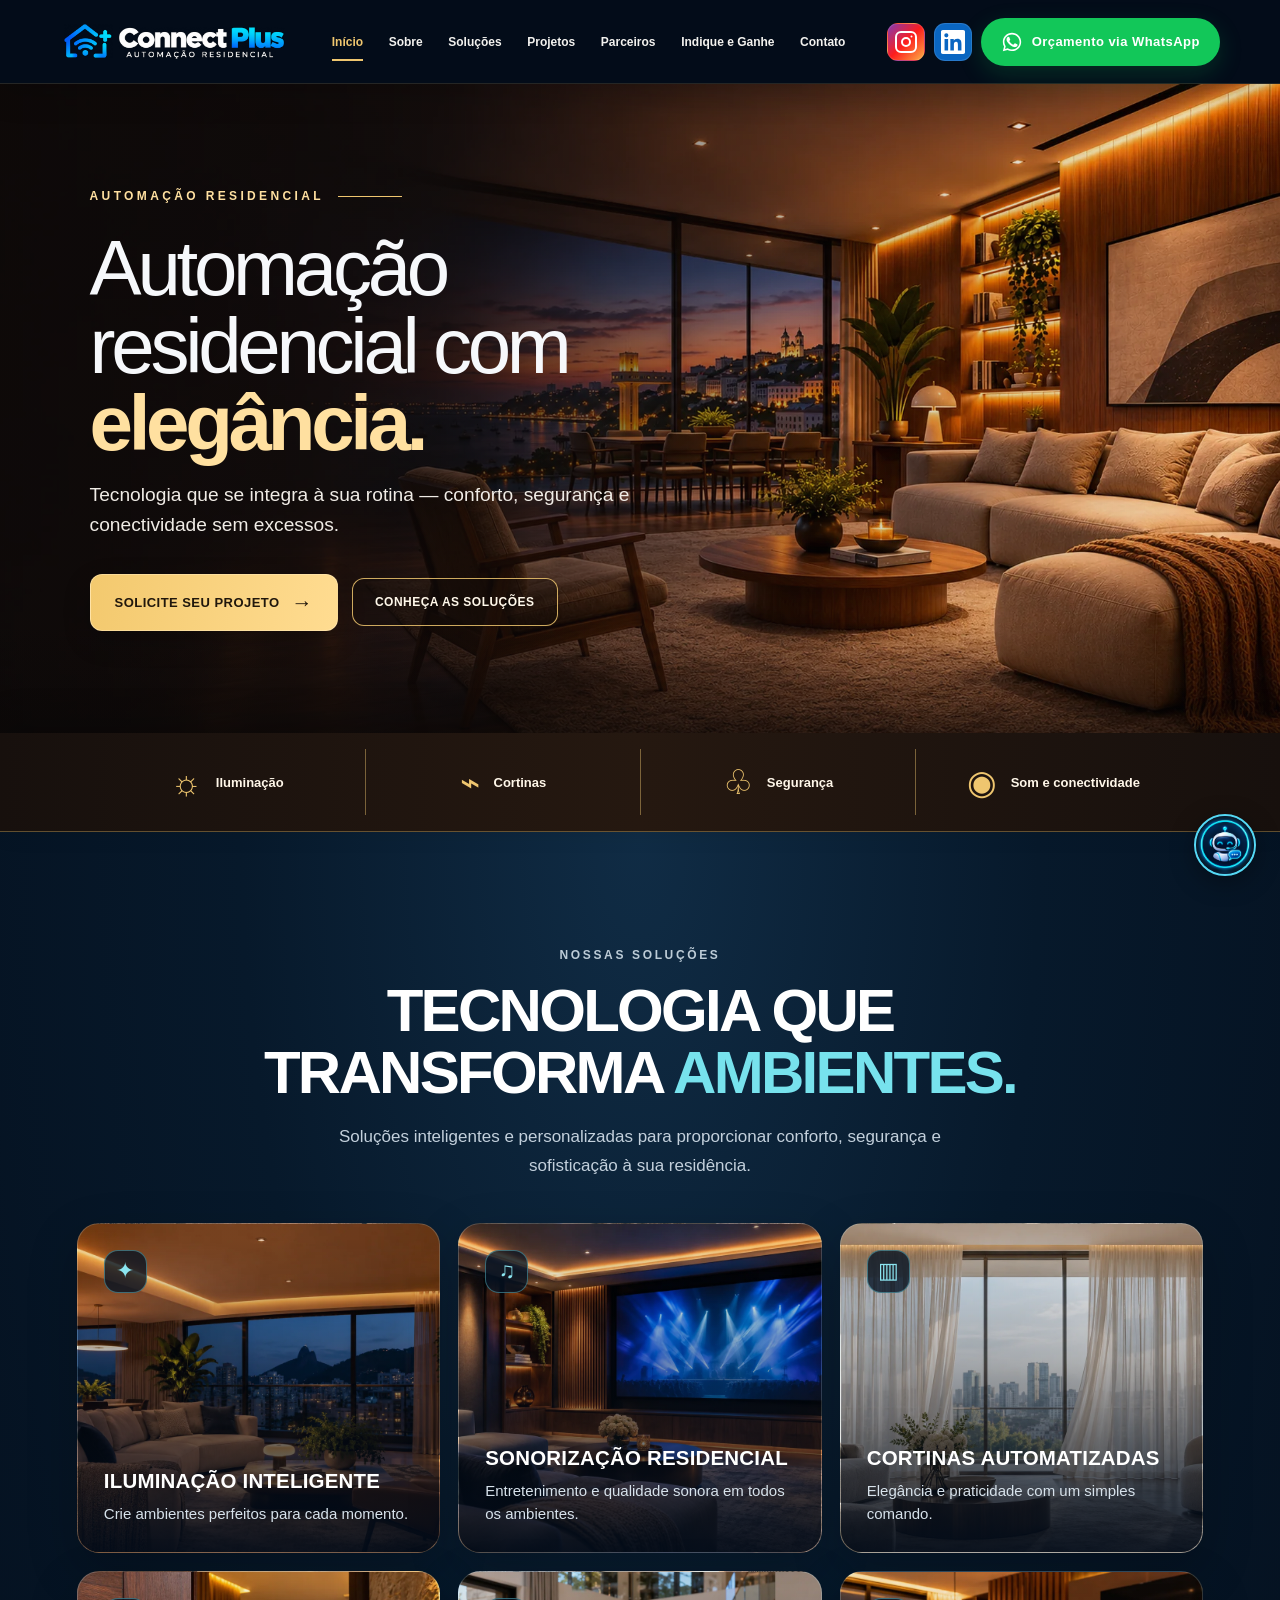
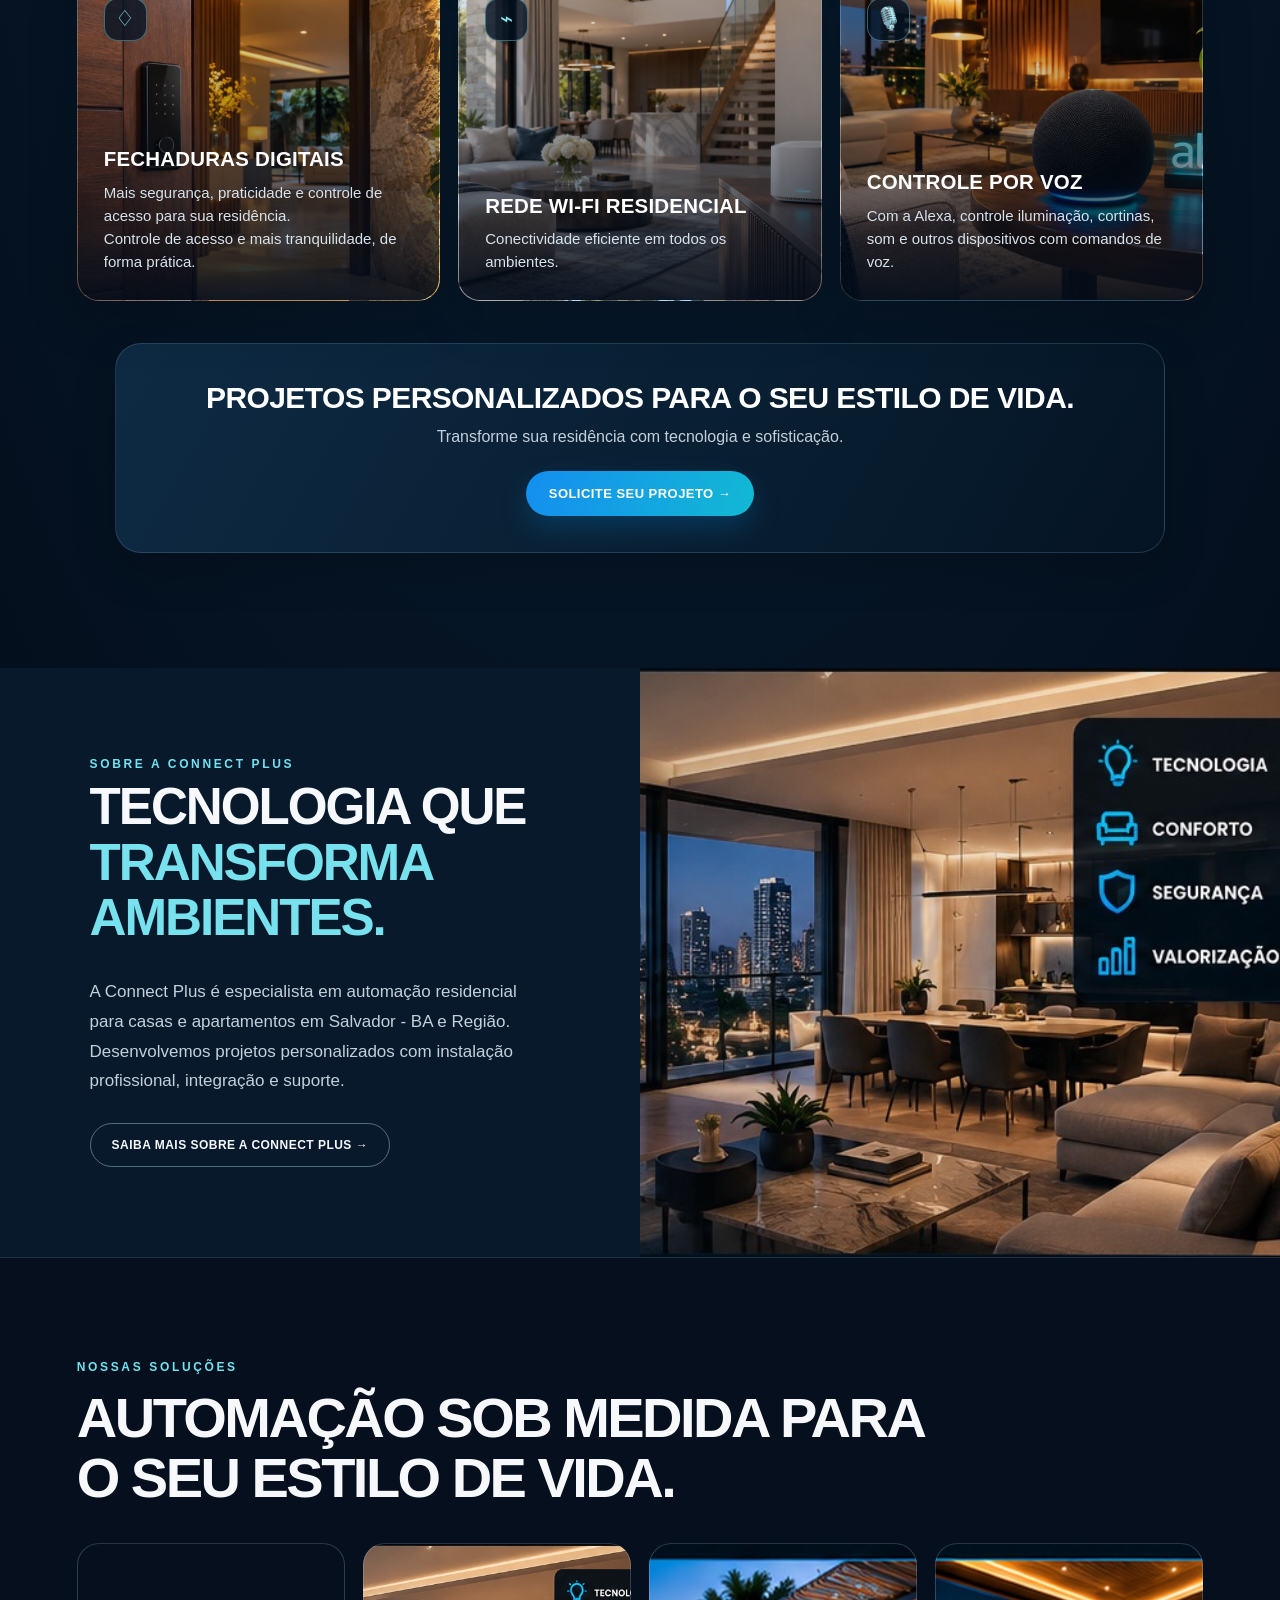
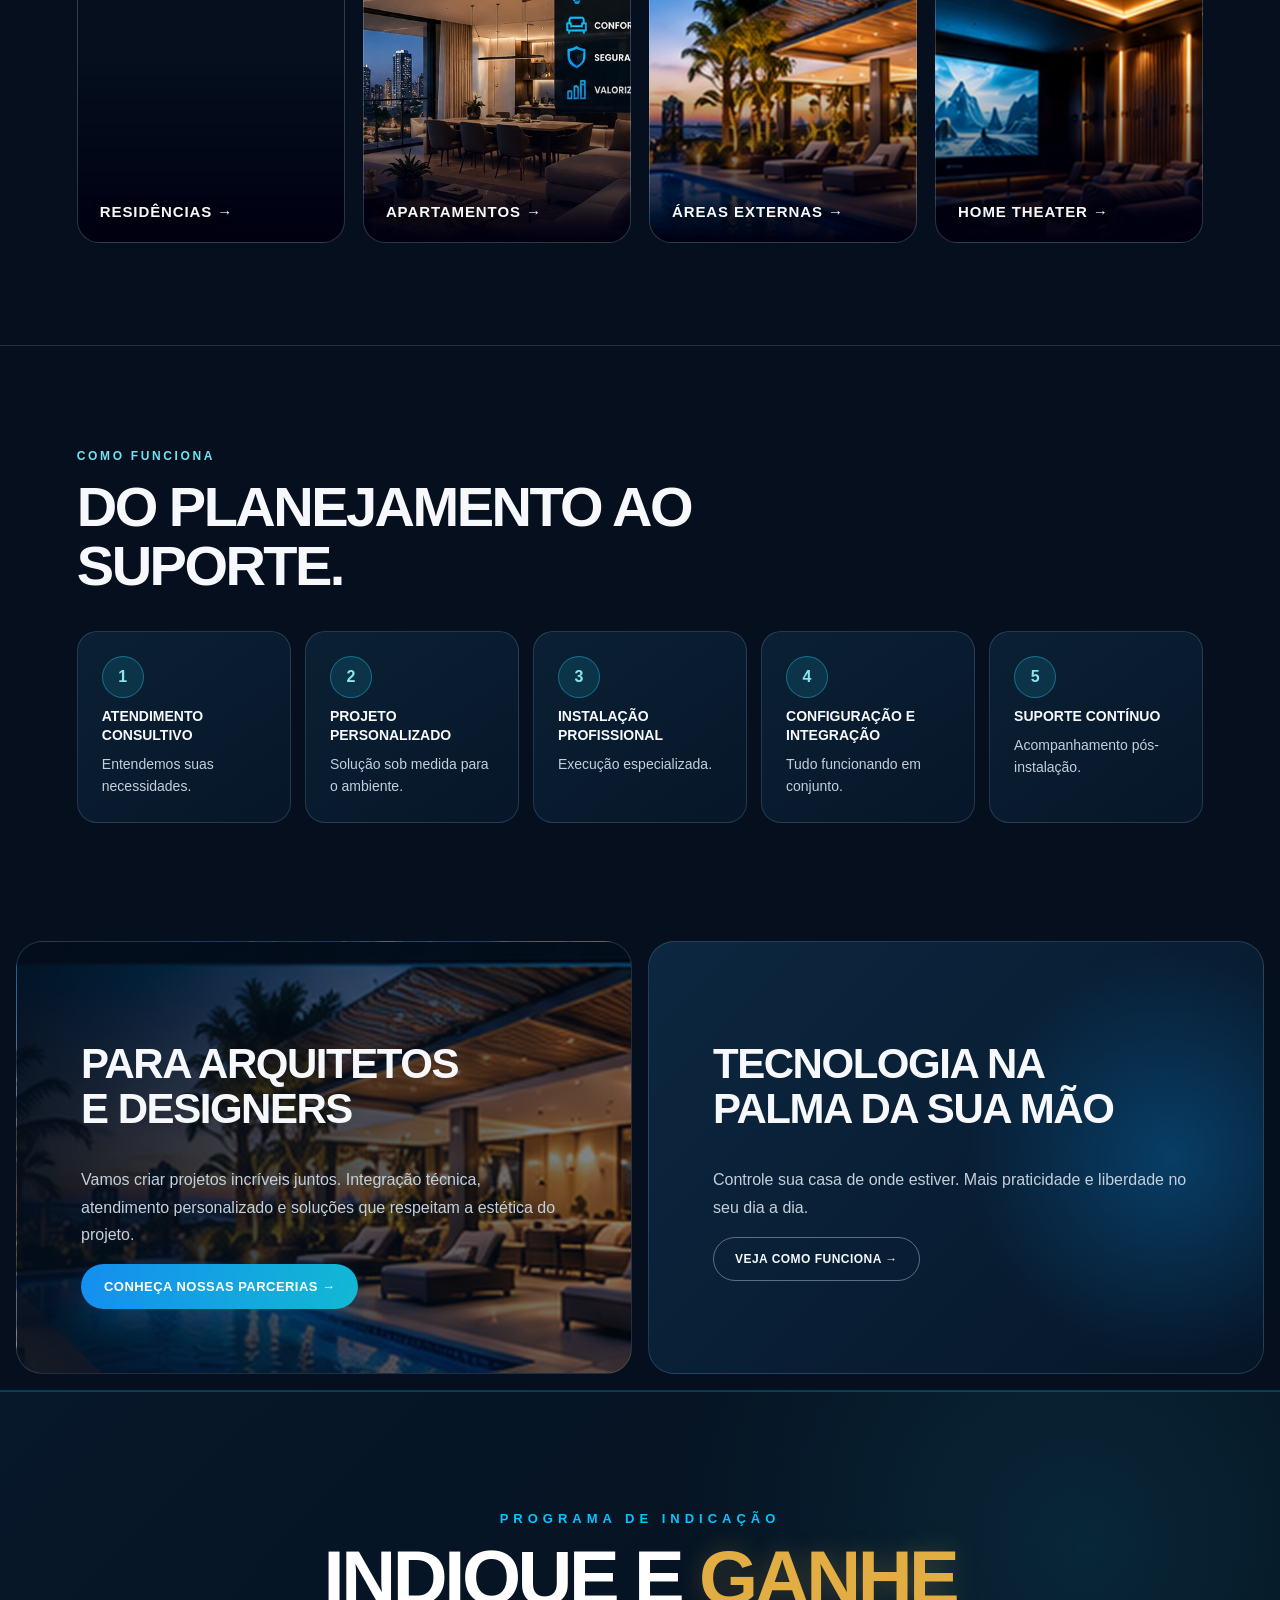
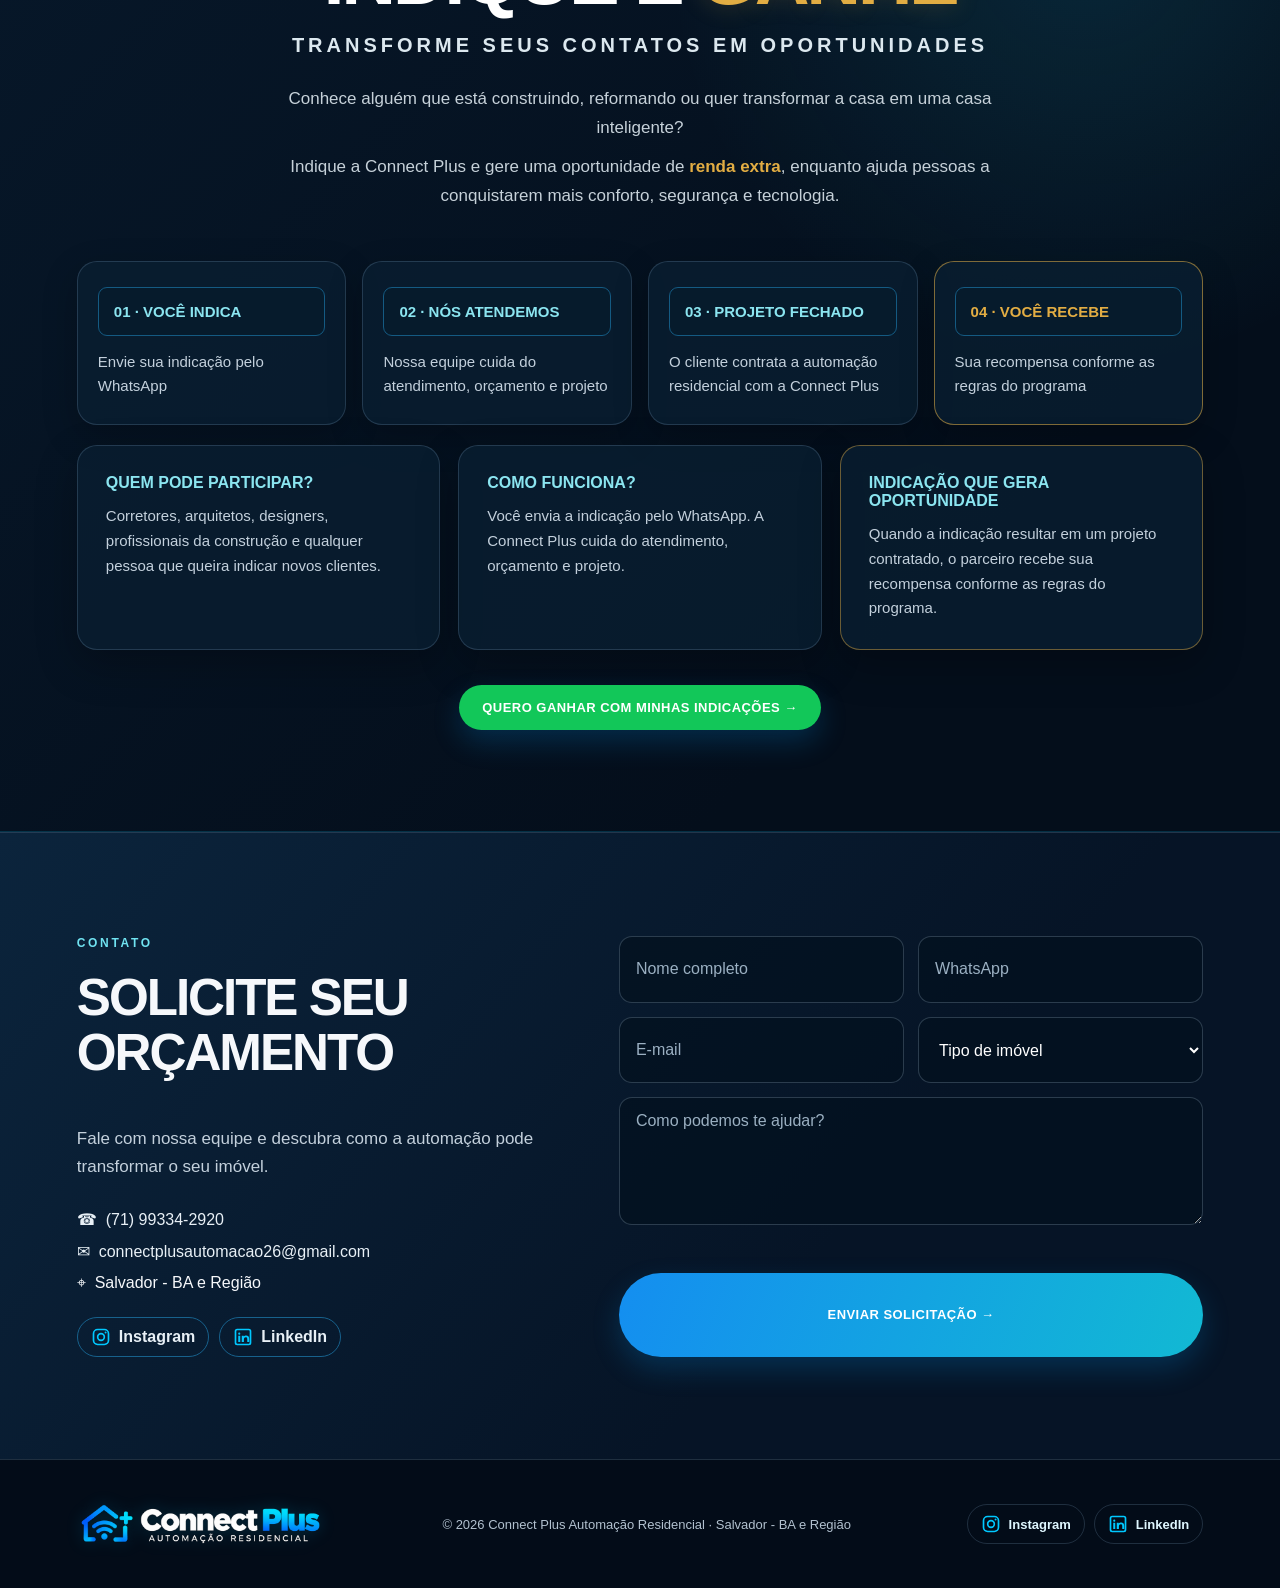
==== commit 3ea74d70: "Corrige imagem do card Alexa" ====
--- a/index.html
+++ b/index.html
@@ -33,7 +33,7 @@
 <meta name="description" content="Automação residencial premium em Salvador - BA e Região.">
 <link rel="stylesheet" href="style.css?v=20261121-premium">
 <link rel="preload" as="image" href="connectplus-hero-elegancia-2026.webp">
-<link rel="stylesheet" href="site-refresh.css?v=20261122-cards-premium">
+<link rel="stylesheet" href="site-refresh.css?v=20261122-cards-alexa-name">
 </head>
 <body id="inicio">
 <header class="header">
--- a/site-refresh.css
+++ b/site-refresh.css
@@ -158,7 +158,7 @@
 .services.services-premium .services-grid > article.service-card:nth-child(3){background-image:url('service-cortinas-premium-2026.webp')!important}
 .services.services-premium .services-grid > article.service-card:nth-child(4){background-image:url('service-fechaduras-premium-2026.webp')!important}
 .services.services-premium .services-grid > article.service-card:nth-child(5){background-image:url('service-wifi-premium-2026.webp')!important}
-.services.services-premium .services-grid > article.service-card:nth-child(6){background-image:url('service-voz-premium-2026.webp')!important}
+.services.services-premium .services-grid > article.service-card:nth-child(6){background-image:url('service-voz-alexa-premium-2026.webp')!important}
 @media(max-width:1180px) and (min-width:901px){.header{padding-left:3%;padding-right:3%;gap:12px}.header .logo,.header .logo img{min-width:195px;width:195px}.header nav{gap:11px}.header nav a{font-size:11px}.header-actions .whatsapp-btn{padding:11px 14px}}
 @media(max-width:900px){.header{background:rgba(4,13,25,.98)}.header nav{justify-content:flex-start}.header nav a:first-child::after{display:none}.hero{min-height:590px;height:auto;background-position:58% center}.hero-content{max-width:100%;padding:64px 24px 74px}.hero h1{max-width:620px;font-size:clamp(44px,8.8vw,68px)}.hero p{max-width:540px}.hero-service-strip{grid-template-columns:repeat(2,minmax(0,1fr));padding:12px 18px}.hero-service-item{min-height:58px;justify-content:flex-start;padding-left:clamp(12px,6vw,42px);font-size:14px}.hero-service-item+.hero-service-item{border-left:0}.hero-service-item:nth-child(even){border-left:1px solid rgba(239,198,111,.35)}.hero-service-item:nth-child(n+3){border-top:1px solid rgba(239,198,111,.2)}}
 @media(max-width:560px){.hero{min-height:560px;background-position:62% center}.hero-content{padding:55px 20px 62px}.hero h1{font-size:clamp(41px,10vw,54px);line-height:1.02}.hero .eyebrow{font-size:10px;letter-spacing:.2em}.hero .eyebrow::after{width:32px}.hero p{font-size:16px}.hero .actions{align-items:stretch}.hero .actions a{width:100%;max-width:360px;justify-content:center;text-align:center}.hero-service-strip{padding:10px 13px}.hero-service-item{gap:10px;padding-left:10px;font-size:12px}.hero-service-item .strip-icon{font-size:28px}}
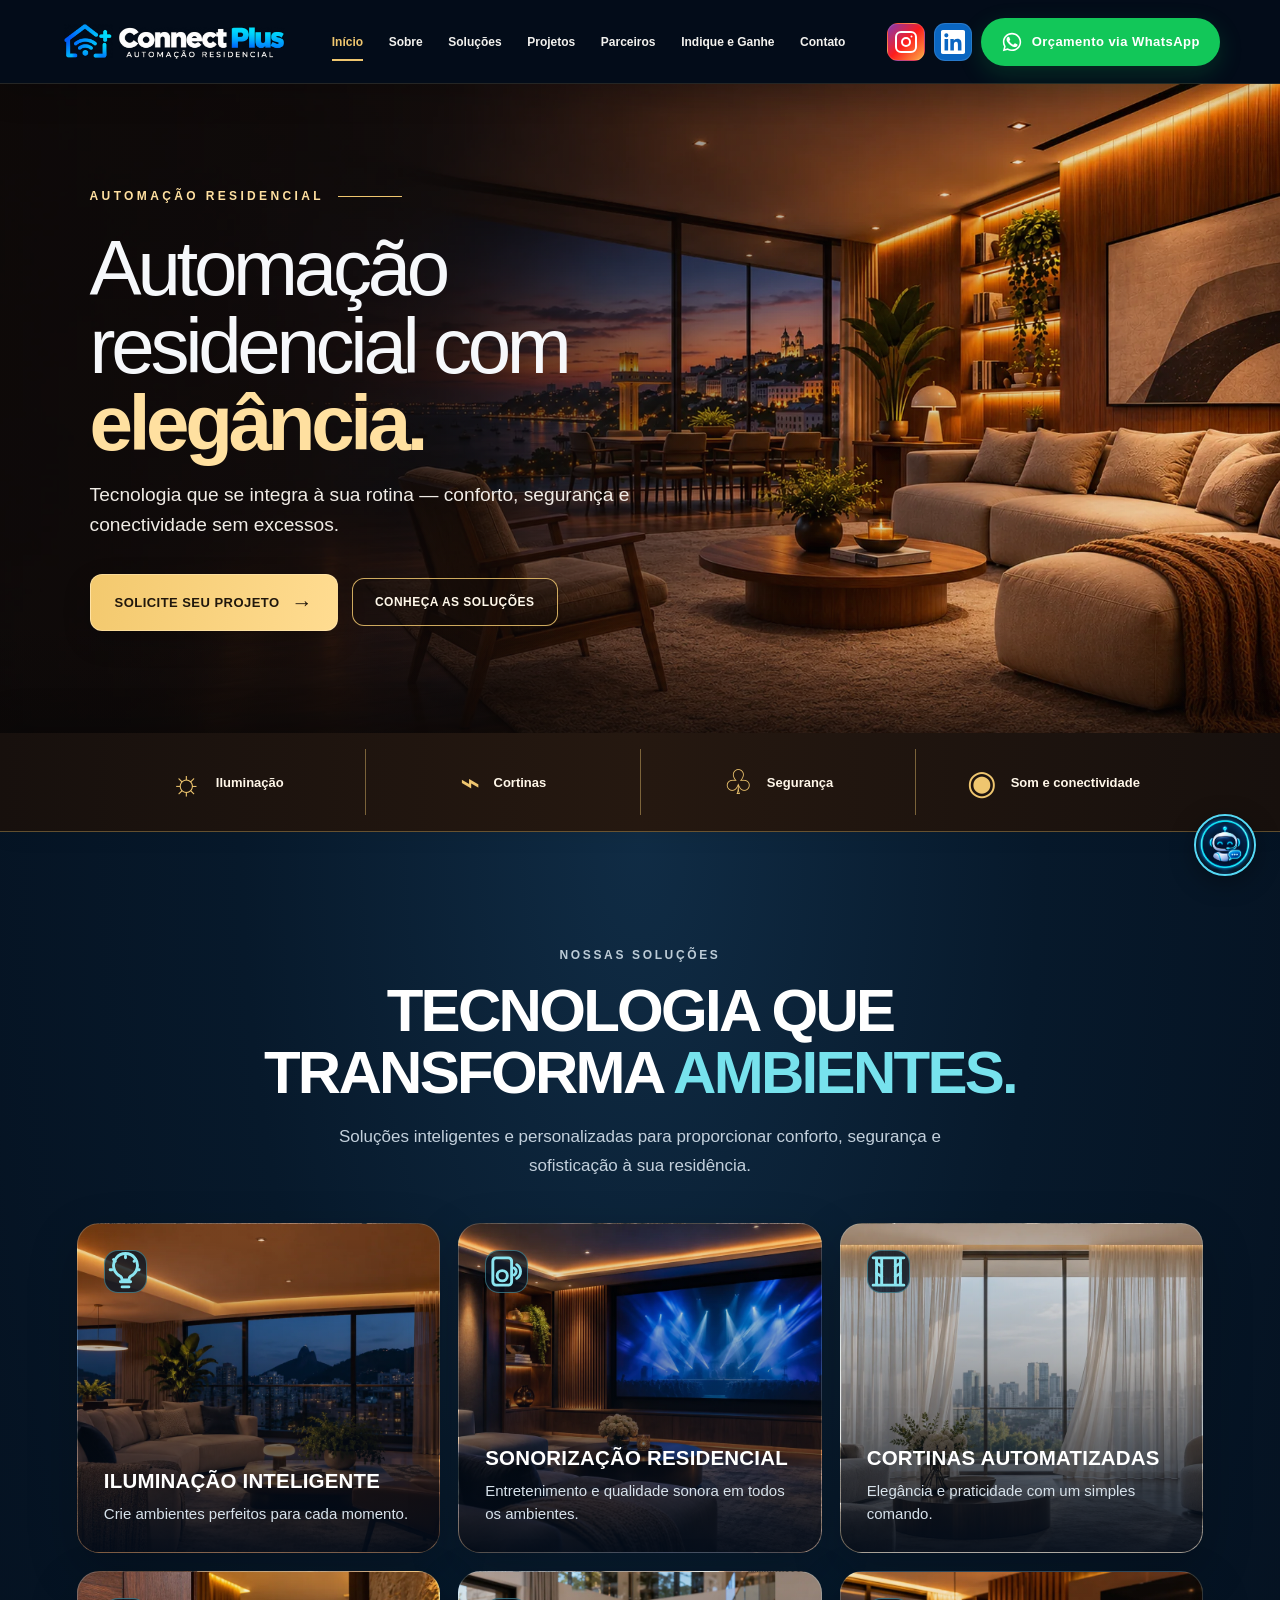
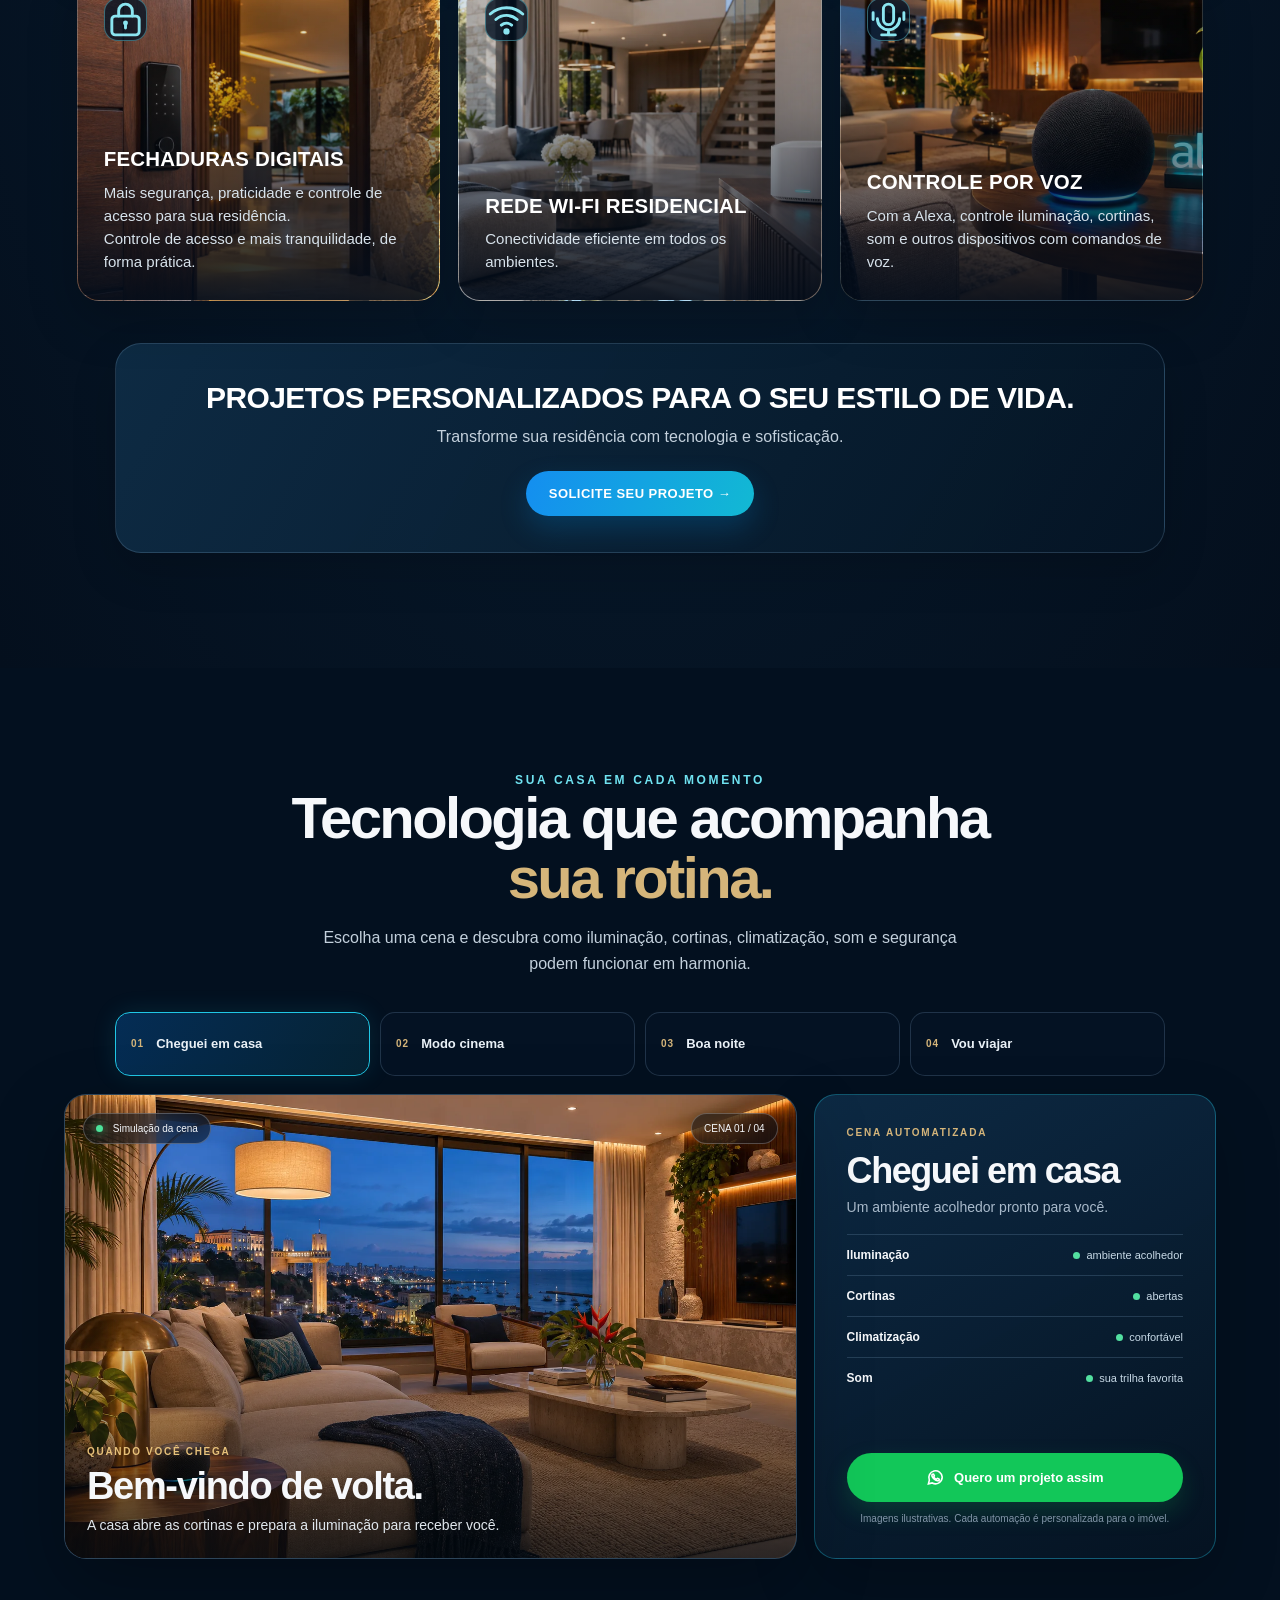
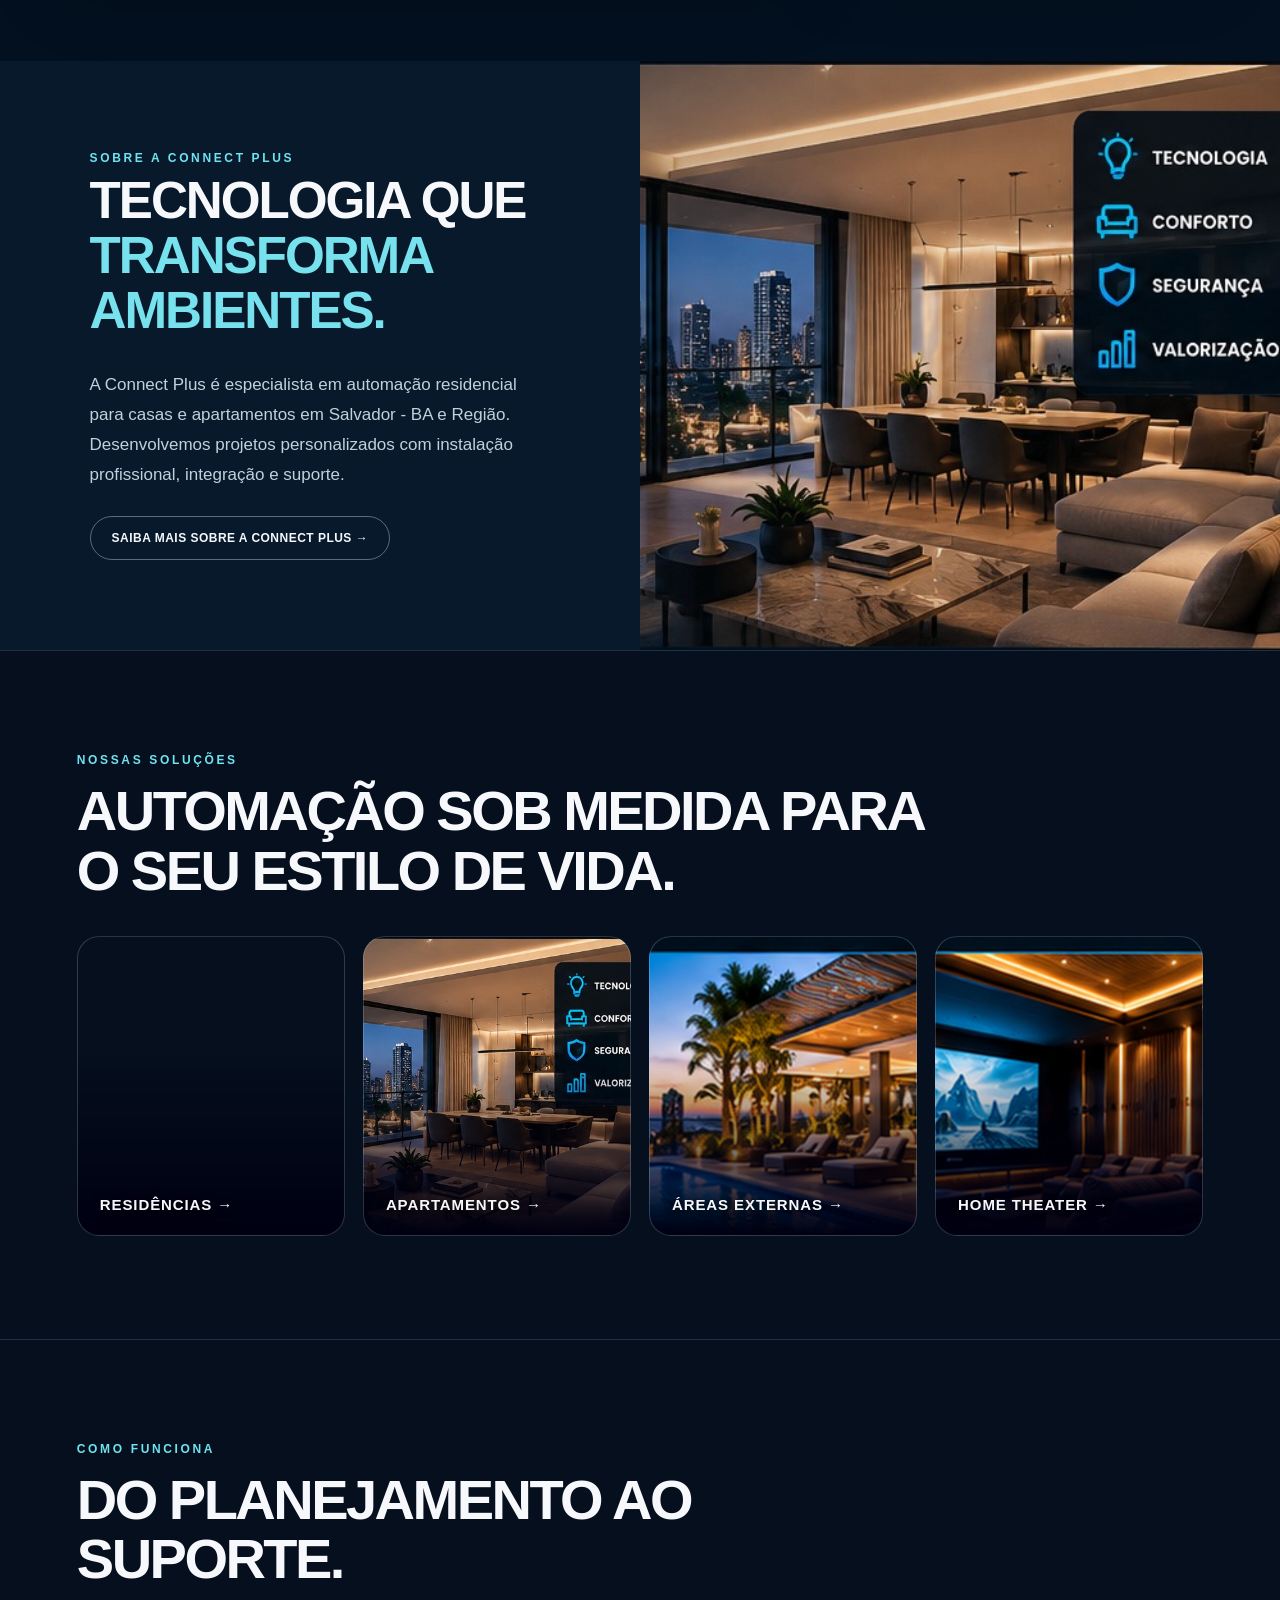
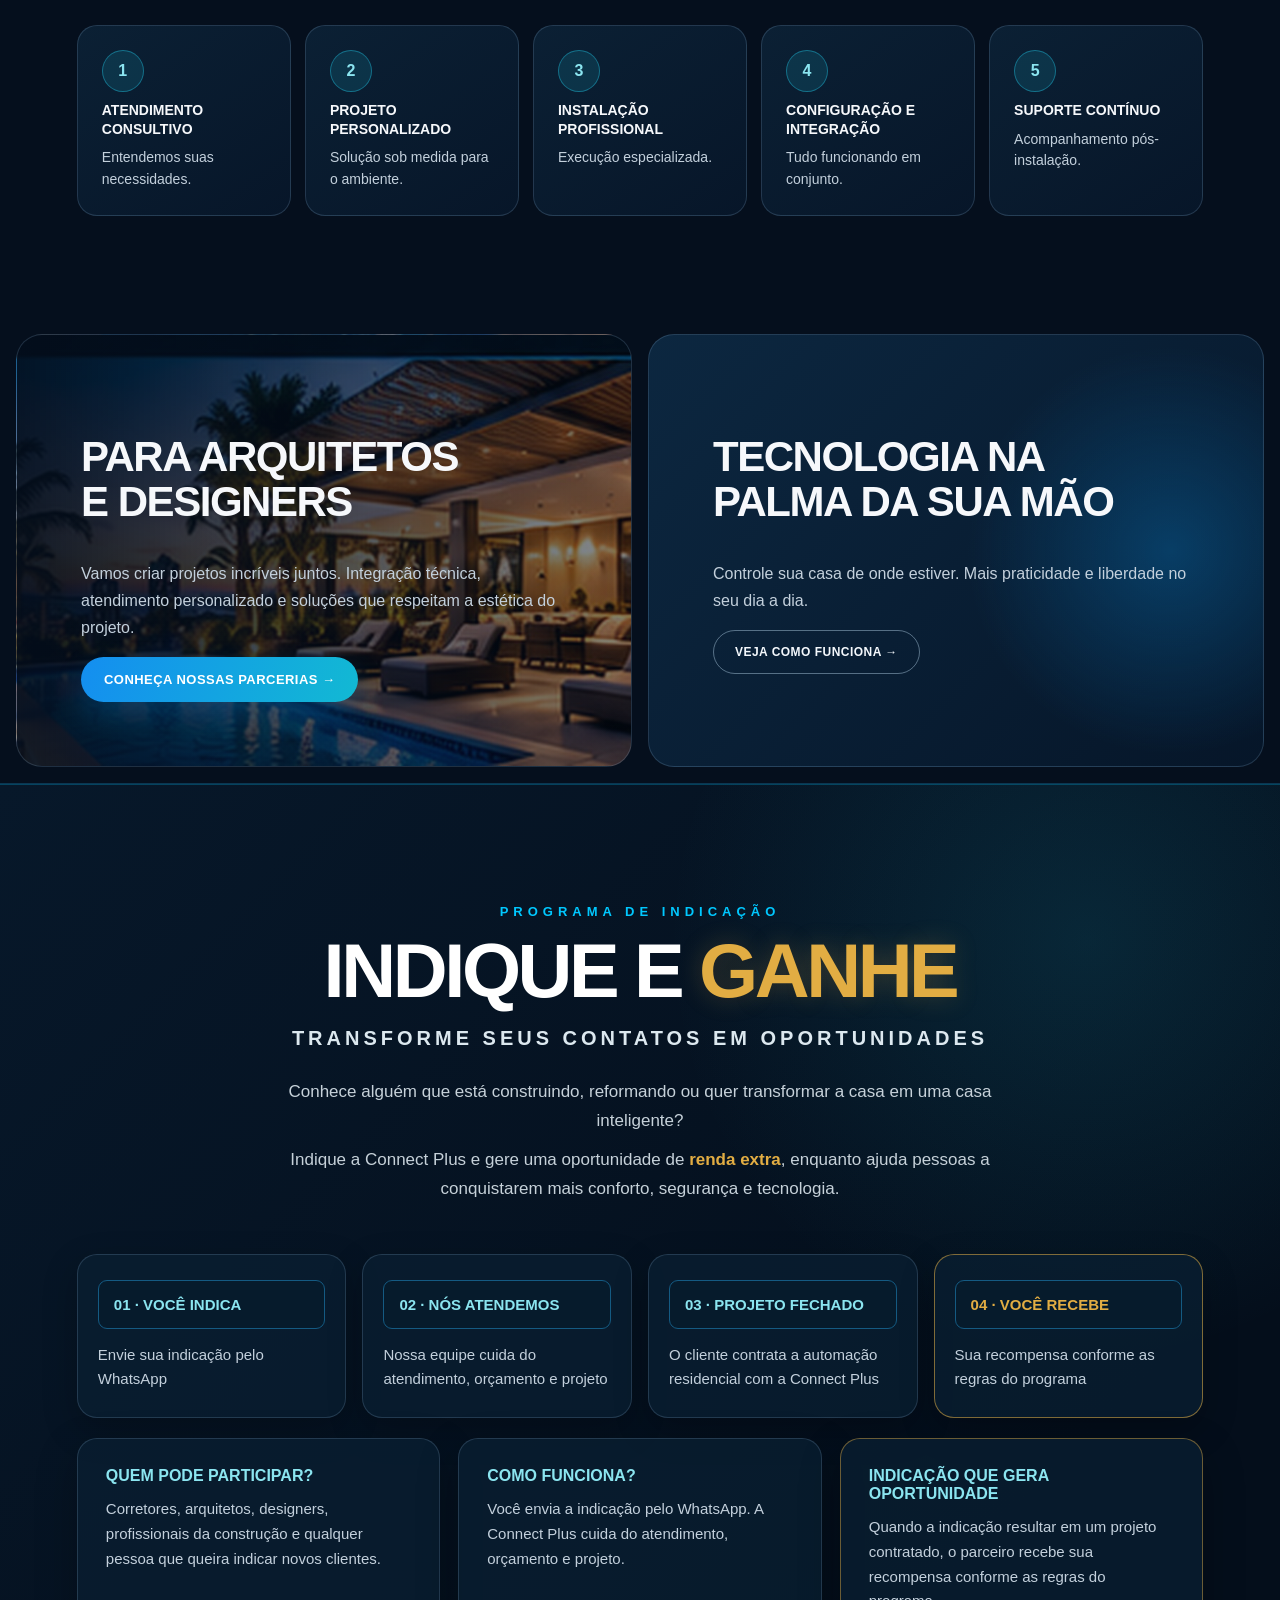
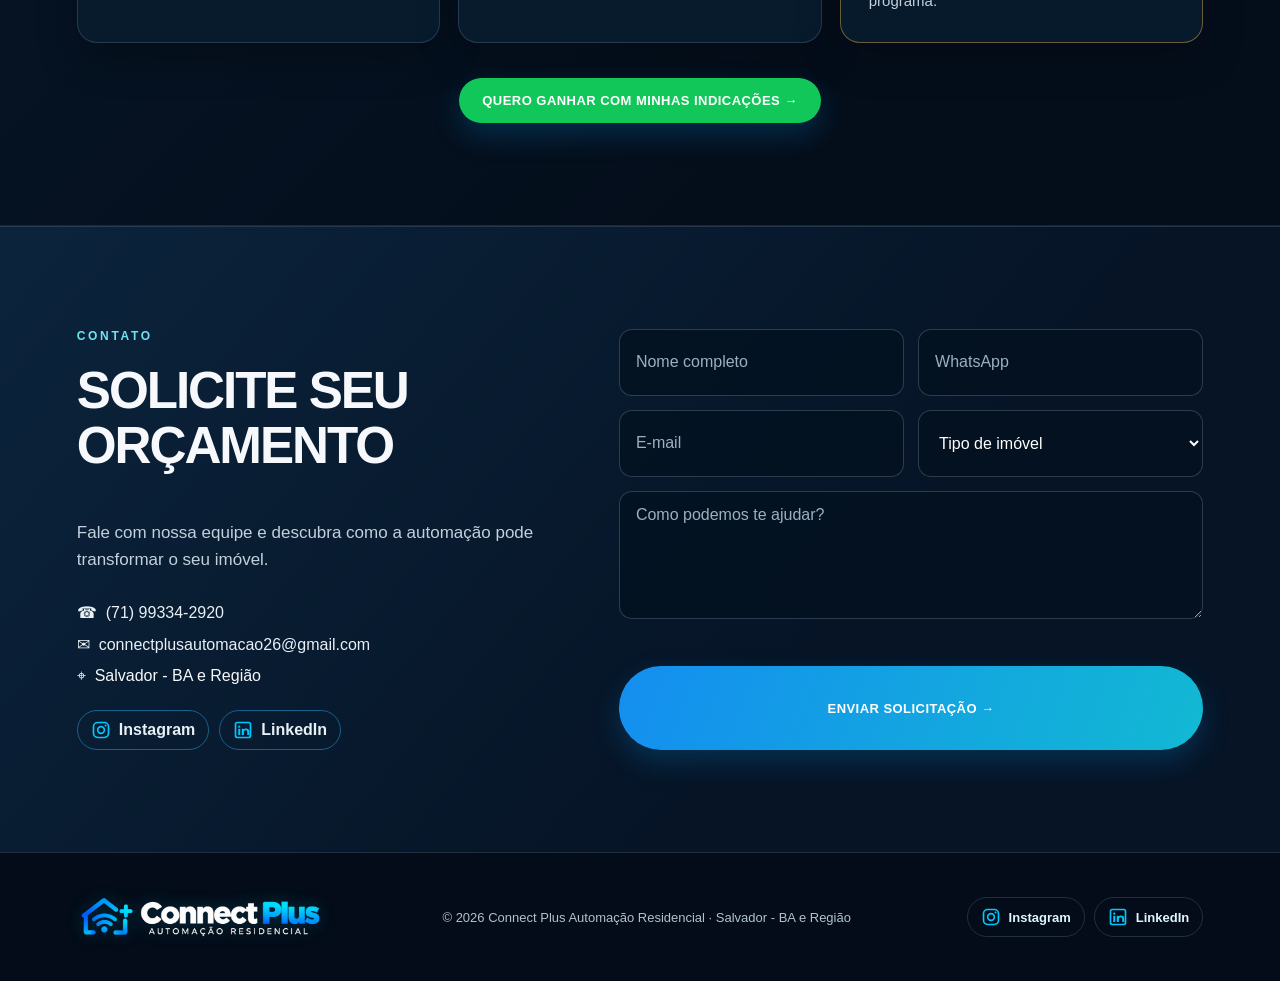
==== commit ccdbcbb8: "Adiciona cenas interativas à página inicial Inclui quatro cenas residenciais selecionáveis, imagens " ====
--- a/index.html
+++ b/index.html
@@ -33,7 +33,8 @@
 <meta name="description" content="Automação residencial premium em Salvador - BA e Região.">
 <link rel="stylesheet" href="style.css?v=20261121-premium">
 <link rel="preload" as="image" href="connectplus-hero-elegancia-2026.webp">
-<link rel="stylesheet" href="site-refresh.css?v=20261122-cards-alexa-name">
+<link rel="stylesheet" href="site-refresh.css?v=20261122-service-icons-svg">
+<link rel="stylesheet" href="interactive-scenes.css?v=20261122">
 </head>
 <body id="inicio">
 <header class="header">
@@ -116,38 +117,38 @@
   <div class="services-grid">
 
     <article class="service-card">
-      <span class="service-icon">✦</span>
+      <span class="service-icon" aria-hidden="true"><svg viewBox="0 0 24 24" fill="none" stroke="currentColor" stroke-width="1.7" stroke-linecap="round" stroke-linejoin="round"><path d="M9 18h6m-5 3h4m-5-6.2a7 7 0 1 1 6 0c-.8.6-1 1.2-1 2.2h-4c0-1-.2-1.6-1-2.2Z"/><path d="M12 3v1m7 7h1M4 11H3m14-5 1-1M6 6 5 5"/></svg></span>
       <h3>ILUMINAÇÃO INTELIGENTE</h3>
       <p>Crie ambientes perfeitos para cada momento.</p>
     </article>
 
     <article class="service-card">
-      <span class="service-icon">♫</span>
+      <span class="service-icon" aria-hidden="true"><svg viewBox="0 0 24 24" fill="none" stroke="currentColor" stroke-width="1.7" stroke-linecap="round" stroke-linejoin="round"><rect x="4" y="4" width="11" height="16" rx="2"/><circle cx="9.5" cy="14.5" r="3"/><path d="M18 8c1.5 1 2.2 2.3 2.2 4S19.5 15 18 16m-1.5-6c.8.5 1.2 1.2 1.2 2s-.4 1.5-1.2 2"/></svg></span>
       <h3>SONORIZAÇÃO RESIDENCIAL</h3>
       <p>Entretenimento e qualidade sonora em todos os ambientes.</p>
     </article>
 
     <article class="service-card">
-      <span class="service-icon">▥</span>
+      <span class="service-icon" aria-hidden="true"><svg viewBox="0 0 24 24" fill="none" stroke="currentColor" stroke-width="1.7" stroke-linecap="round" stroke-linejoin="round"><path d="M3 4h18M5 4v16m14-16v16M8 4v16m8-16v16M3 20h18"/><path d="M5 7 8 9m11-2-3 2M5 13l3 2m11-2-3 2"/></svg></span>
       <h3>CORTINAS AUTOMATIZADAS</h3>
       <p>Elegância e praticidade com um simples comando.</p>
     </article>
 
     <article class="service-card">
-      <span class="service-icon">♢</span>
+      <span class="service-icon" aria-hidden="true"><svg viewBox="0 0 24 24" fill="none" stroke="currentColor" stroke-width="1.7" stroke-linecap="round" stroke-linejoin="round"><rect x="4" y="10" width="16" height="11" rx="2"/><path d="M8 10V7a4 4 0 1 1 8 0v3m-4 4v3"/><circle cx="12" cy="14" r=".6" fill="currentColor"/></svg></span>
       <h3>FECHADURAS DIGITAIS</h3>
 <p>Mais segurança, praticidade e controle de acesso para sua residência.</p>
       <p>Controle de acesso e mais tranquilidade, de forma prática.</p>
     </article>
 
     <article class="service-card">
-      <span class="service-icon">⌁</span>
+      <span class="service-icon" aria-hidden="true"><svg viewBox="0 0 24 24" fill="none" stroke="currentColor" stroke-width="1.7" stroke-linecap="round" stroke-linejoin="round"><path d="M2.5 8.8a14 14 0 0 1 19 0M5.8 12a9.2 9.2 0 0 1 12.4 0m-9.2 3.3a4.6 4.6 0 0 1 6 0"/><circle cx="12" cy="19" r="1" fill="currentColor"/></svg></span>
       <h3>REDE WI-FI RESIDENCIAL</h3>
       <p>Conectividade eficiente em todos os ambientes.</p>
     </article>
 
 <article class="service-card">
-  <span class="service-icon">🎙️</span>
+  <span class="service-icon" aria-hidden="true"><svg viewBox="0 0 24 24" fill="none" stroke="currentColor" stroke-width="1.7" stroke-linecap="round" stroke-linejoin="round"><rect x="9" y="3" width="6" height="12" rx="3"/><path d="M5.5 11.5a6.5 6.5 0 0 0 13 0M12 18v3m-4 0h8"/><path d="M3 8v4m18-4v4"/></svg></span>
   <h3>CONTROLE POR VOZ</h3>
   <p>Com a Alexa, controle iluminação, cortinas, som e outros dispositivos com comandos de voz.</p>
 </article>
@@ -162,6 +163,39 @@
   </div>
 </section>
 
+<section class="cp-scenes" id="experiencia" aria-labelledby="cp-scenes-title">
+  <div class="cp-scenes-intro">
+    <span class="eyebrow">SUA CASA EM CADA MOMENTO</span>
+    <h2 id="cp-scenes-title">Tecnologia que acompanha <em>sua rotina.</em></h2>
+    <p>Escolha uma cena e descubra como iluminação, cortinas, climatização, som e segurança podem funcionar em harmonia.</p>
+  </div>
+  <div class="cp-scenes-picker" role="group" aria-label="Escolha uma cena para sua casa">
+    <button class="cp-scene-button" type="button" data-scene="cheguei" aria-pressed="true"><span class="cp-scene-number">01</span><span>Cheguei em casa</span></button>
+    <button class="cp-scene-button" type="button" data-scene="cinema" aria-pressed="false"><span class="cp-scene-number">02</span><span>Modo cinema</span></button>
+    <button class="cp-scene-button" type="button" data-scene="noite" aria-pressed="false"><span class="cp-scene-number">03</span><span>Boa noite</span></button>
+    <button class="cp-scene-button" type="button" data-scene="viajar" aria-pressed="false"><span class="cp-scene-number">04</span><span>Vou viajar</span></button>
+  </div>
+  <div class="cp-scenes-layout" aria-live="polite">
+    <figure class="cp-scenes-room" aria-label="Visualização ilustrativa da cena selecionada">
+      <img class="cp-scenes-photo is-active" id="cp-scene-photo-a" src="cena-cheguei.webp" alt="Sala sofisticada ao entardecer, com cortinas abertas e iluminação acolhedora" loading="lazy">
+      <img class="cp-scenes-photo" id="cp-scene-photo-b" src="cena-cheguei.webp" alt="" aria-hidden="true" loading="lazy">
+      <span class="cp-scenes-live"><i aria-hidden="true"></i> Simulação da cena</span>
+      <span class="cp-scenes-counter" id="cp-scene-counter">CENA 01 / 04</span>
+      <figcaption class="cp-scenes-caption"><span id="cp-scene-kicker">Quando você chega</span><strong id="cp-scene-title">Bem-vindo de volta.</strong><p id="cp-scene-copy">A casa abre as cortinas e prepara a iluminação para receber você.</p></figcaption>
+    </figure>
+    <aside class="cp-scenes-panel" aria-labelledby="cp-scene-label">
+      <span class="cp-scenes-panel-kicker">CENA AUTOMATIZADA</span>
+      <h3 id="cp-scene-label">Cheguei em casa</h3>
+      <p id="cp-scene-description">Um ambiente acolhedor pronto para você.</p>
+      <ul class="cp-scenes-controls" id="cp-scene-controls" aria-label="Ações da cena"></ul>
+      <a class="cp-scenes-cta" id="cp-scene-cta" href="https://wa.me/5571993342920?text=Ol%C3%A1%21%20Quero%20conversar%20sobre%20um%20projeto%20de%20automa%C3%A7%C3%A3o%20residencial.">
+        <svg viewBox="0 0 24 24" fill="none" stroke="currentColor" stroke-width="2" aria-hidden="true"><path d="M20.5 11.5a8.5 8.5 0 0 1-12.6 7.4L3 20l1.2-4.6A8.5 8.5 0 1 1 20.5 11.5Z"/><path d="M8.2 8.2c.3-.7.6-.7 1-.7.2 0 .4 0 .6.5l.7 1.6c.1.3.1.5-.1.7l-.5.6c-.2.2-.2.4 0 .7.7 1.1 1.7 2 2.8 2.6.3.2.5.1.7-.1l.7-.8c.2-.2.4-.3.7-.2l1.6.8c.3.2.5.3.5.5 0 .4-.2.9-.6 1.2-.5.4-1.2.6-1.9.5-1.1-.1-2.6-.8-4-2-1.5-1.3-2.6-2.9-2.9-4-.2-.7 0-1.5.5-1.9Z"/></svg>
+        <span>Quero um projeto assim</span>
+      </a>
+      <p class="cp-scenes-note">Imagens ilustrativas. Cada automação é personalizada para o imóvel.</p>
+    </aside>
+  </div>
+</section>
 <section class="about" id="sobre">
  <div class="text">
   <span class="eyebrow">SOBRE A CONNECT PLUS</span>
@@ -370,7 +404,8 @@
 
 </div>
 <!-- FIM DO ASSISTENTE VIRTUAL -->  
-<script src="script.js"></script>
+<script src="script.js"></script>
+<script src="interactive-scenes.js?v=20261122" defer></script>
 <script>
 (function () {
   const toggle = document.querySelector('.menu-toggle');
@@ -392,3 +427,4 @@
 </body></html>
 
 
+
--- a/interactive-scenes.css
+++ b/interactive-scenes.css
@@ -0,0 +1 @@
+.cp-scenes{max-width:1380px;margin:0 auto;padding:clamp(58px,8vw,104px) clamp(20px,5vw,72px);color:#f6f8fb}.cp-scenes-intro{max-width:780px;margin:0 auto 34px;text-align:center}.cp-scenes-intro h2{margin:0;color:#f6f8fb;font-size:clamp(35px,5vw,58px);line-height:1.04;letter-spacing:-.045em}.cp-scenes-intro h2 em{color:#d5b57a;font-style:normal}.cp-scenes-intro p{max-width:680px;margin:16px auto 0;color:#c3d0dc;font-size:16px;line-height:1.65}.cp-scenes-picker{display:grid;grid-template-columns:repeat(4,minmax(0,1fr));gap:10px;max-width:1050px;margin:0 auto 18px}.cp-scene-button{min-height:64px;padding:12px 15px;border:1px solid rgba(146,187,218,.2);border-radius:15px;background:rgba(6,20,38,.72);color:#eaf1f7;display:flex;align-items:center;gap:12px;text-align:left;cursor:pointer;transition:transform .2s,border-color .2s,background .2s,box-shadow .2s}.cp-scene-button:hover{transform:translateY(-2px);border-color:rgba(32,199,229,.7)}.cp-scene-button[aria-pressed=true]{border-color:#20c7e5;background:linear-gradient(120deg,rgba(8,127,240,.26),rgba(32,199,229,.1));box-shadow:0 0 24px rgba(32,199,229,.12)}.cp-scene-number{color:#d5b57a;font-size:10px;font-weight:800;letter-spacing:.1em}.cp-scene-button span:last-child{font-size:13px;font-weight:700}.cp-scenes-layout{display:grid;grid-template-columns:minmax(0,1.42fr) minmax(300px,.78fr);gap:17px;align-items:stretch}.cp-scenes-room{position:relative;min-height:465px;margin:0;overflow:hidden;border:1px solid rgba(180,212,235,.2);border-radius:22px;background:#0b2036;box-shadow:0 28px 75px rgba(0,0,0,.28)}.cp-scenes-room:after{position:absolute;inset:42% 0 0;content:"";background:linear-gradient(0deg,rgba(2,10,18,.75),transparent);pointer-events:none}.cp-scenes-photo{position:absolute;inset:0;width:100%;height:100%;object-fit:cover;opacity:0;transform:scale(1.025);transition:opacity .65s ease,transform 1.7s ease}.cp-scenes-photo.is-active{opacity:1;transform:scale(1)}.cp-scenes-live,.cp-scenes-counter{position:absolute;z-index:1;top:18px;border:1px solid rgba(255,255,255,.24);border-radius:999px;background:rgba(3,14,27,.52);backdrop-filter:blur(12px);padding:9px 12px;color:#f4f7fa;font-size:10px}.cp-scenes-live{left:18px}.cp-scenes-live i{display:inline-block;width:7px;height:7px;margin-right:7px;border-radius:50%;background:#4ce39a;box-shadow:0 0 10px rgba(76,227,154,.8)}.cp-scenes-counter{right:18px}.cp-scenes-caption{position:absolute;z-index:1;right:22px;bottom:22px;left:22px;max-width:560px}.cp-scenes-caption span{display:block;margin-bottom:8px;color:#e7c17a;font-size:10px;font-weight:800;letter-spacing:.17em;text-transform:uppercase}.cp-scenes-caption strong{font-size:clamp(25px,3vw,38px);letter-spacing:-.035em}.cp-scenes-caption p{max-width:500px;margin:7px 0 0;color:#e0e7ed;font-size:14px;line-height:1.5}.cp-scenes-panel{padding:clamp(22px,3vw,32px);border:1px solid rgba(32,199,229,.35);border-radius:22px;background:linear-gradient(150deg,rgba(13,43,69,.96),rgba(5,19,34,.98));box-shadow:0 25px 65px rgba(0,0,0,.2);display:flex;flex-direction:column}.cp-scenes-panel-kicker{color:#d5b57a;font-size:10px;font-weight:800;letter-spacing:.18em}.cp-scenes-panel h3{margin:14px 0 8px;color:#f6f8fb;font-size:clamp(27px,3vw,36px);line-height:1.05;letter-spacing:-.04em}.cp-scenes-panel>p:not(.cp-scenes-note){margin:0 0 15px;color:#a9bacb;font-size:14px;line-height:1.55}.cp-scenes-controls{display:grid;gap:0;margin:0 0 20px;padding:0;list-style:none}.cp-scenes-controls li{display:grid;grid-template-columns:1fr auto;gap:10px;align-items:center;padding:13px 0;border-top:1px solid rgba(146,187,218,.2)}.cp-scenes-controls li span:first-child{color:#f6f8fb;font-size:12px;font-weight:700}.cp-scenes-controls li span:last-child{color:#c7d9e6;font-size:11px;text-align:right}.cp-scenes-controls li span:last-child:before{display:inline-block;width:7px;height:7px;margin-right:6px;border-radius:50%;background:#52dfa0;content:""}.cp-scenes-cta{width:100%;margin-top:auto;display:flex;justify-content:center;align-items:center;gap:9px;padding:15px 16px;border-radius:999px;background:#12c759;color:white;text-decoration:none;font-size:13px;font-weight:800;box-shadow:0 10px 24px rgba(18,199,89,.18);transition:transform .2s,filter .2s}.cp-scenes-cta:hover{transform:translateY(-2px);filter:brightness(1.07)}.cp-scenes-cta svg{width:19px;height:19px}.cp-scenes-note{margin:10px 0 0;text-align:center;color:#8396a9;font-size:10px;line-height:1.4}@media(max-width:900px){.cp-scenes-layout{grid-template-columns:1fr}.cp-scenes-room{min-height:410px}.cp-scenes-panel{min-height:370px}.cp-scenes-picker{grid-template-columns:repeat(2,minmax(0,1fr))}}@media(max-width:560px){.cp-scenes{padding:50px 16px 56px}.cp-scenes-intro{margin-bottom:25px}.cp-scenes-intro h2{font-size:clamp(35px,10vw,49px)}.cp-scenes-intro p{font-size:14px;line-height:1.55}.cp-scenes-picker{display:flex;overflow-x:auto;padding:2px 1px 9px;scroll-snap-type:x mandatory}.cp-scene-button{min-width:168px;scroll-snap-align:start}.cp-scenes-room{min-height:350px;border-radius:18px}.cp-scenes-live{left:12px;top:12px}.cp-scenes-counter{right:12px;top:12px}.cp-scenes-caption{right:15px;bottom:15px;left:15px}.cp-scenes-caption strong{font-size:27px}.cp-scenes-caption p{max-width:290px;font-size:12px}.cp-scenes-panel{padding:21px;border-radius:18px}.cp-scenes-controls li{padding:12px 0}}@media(prefers-reduced-motion:reduce){.cp-scene-button,.cp-scenes-photo,.cp-scenes-cta{transition:none}}
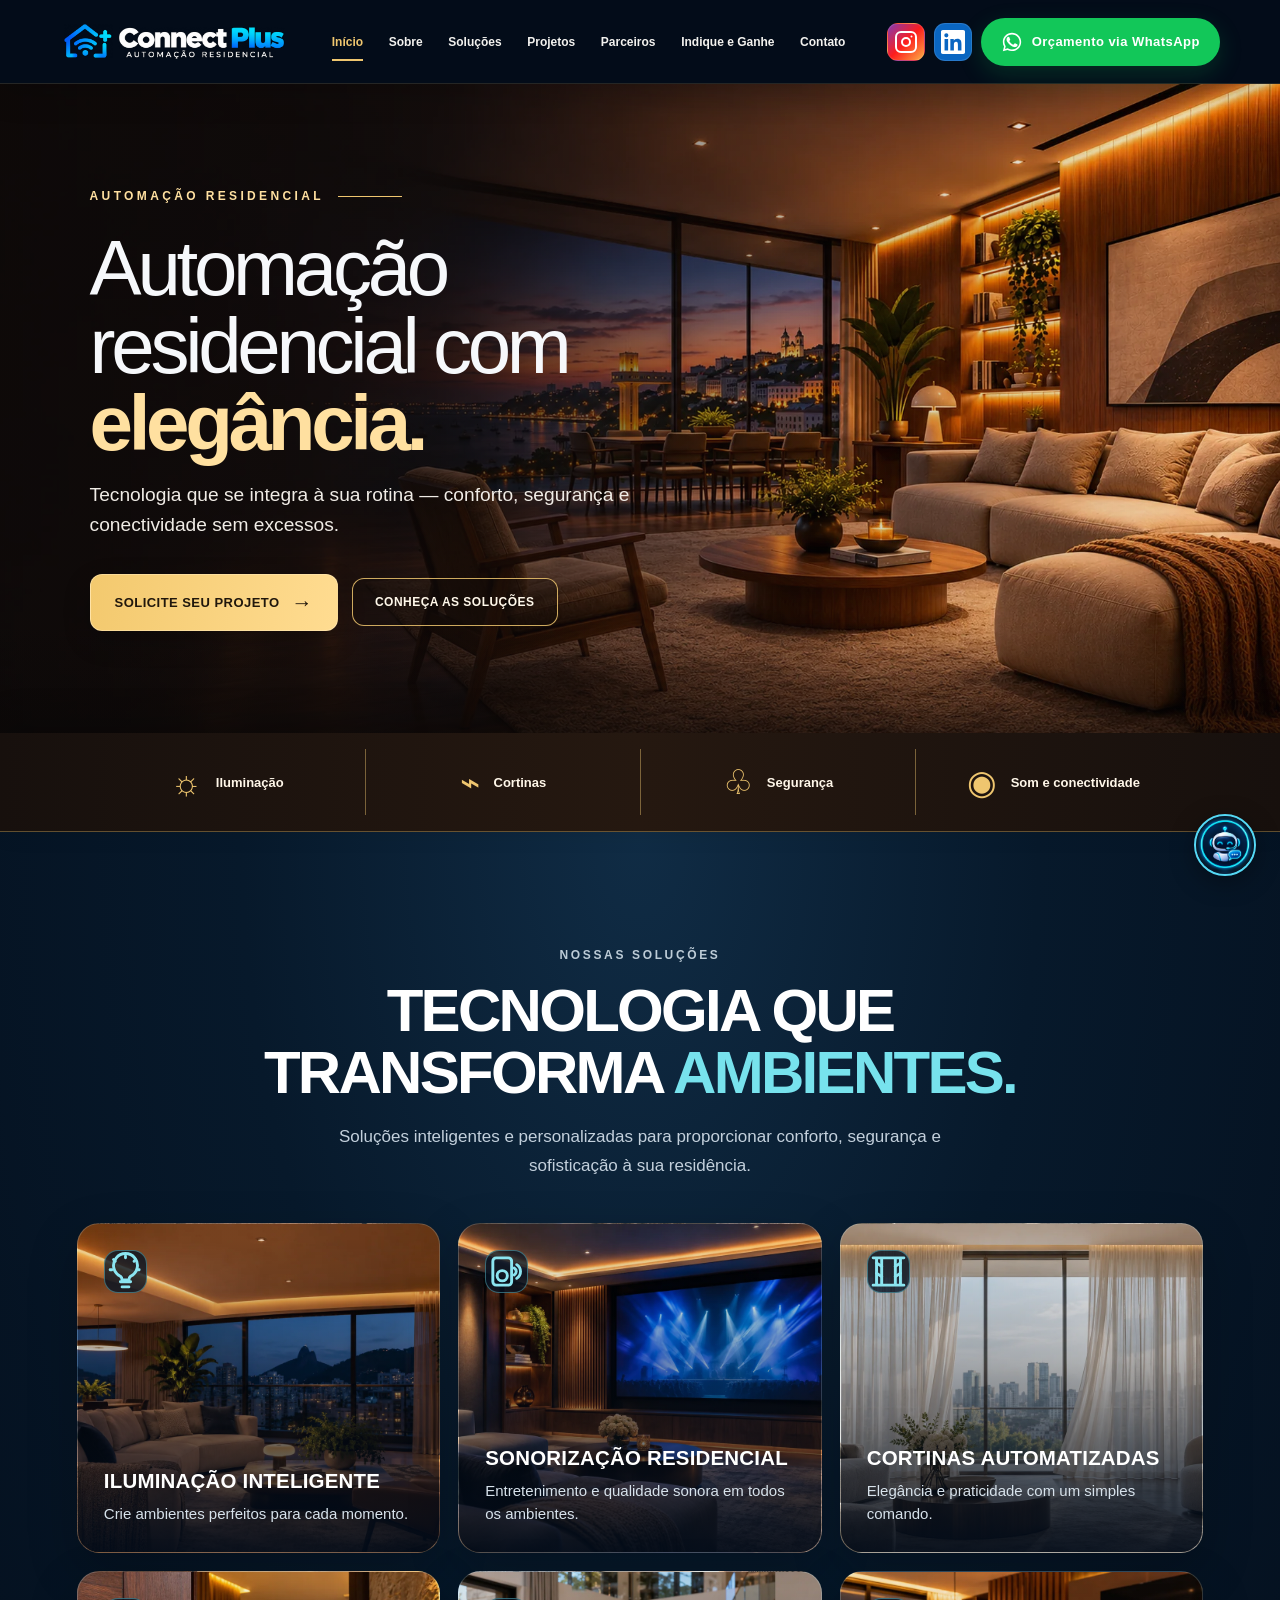
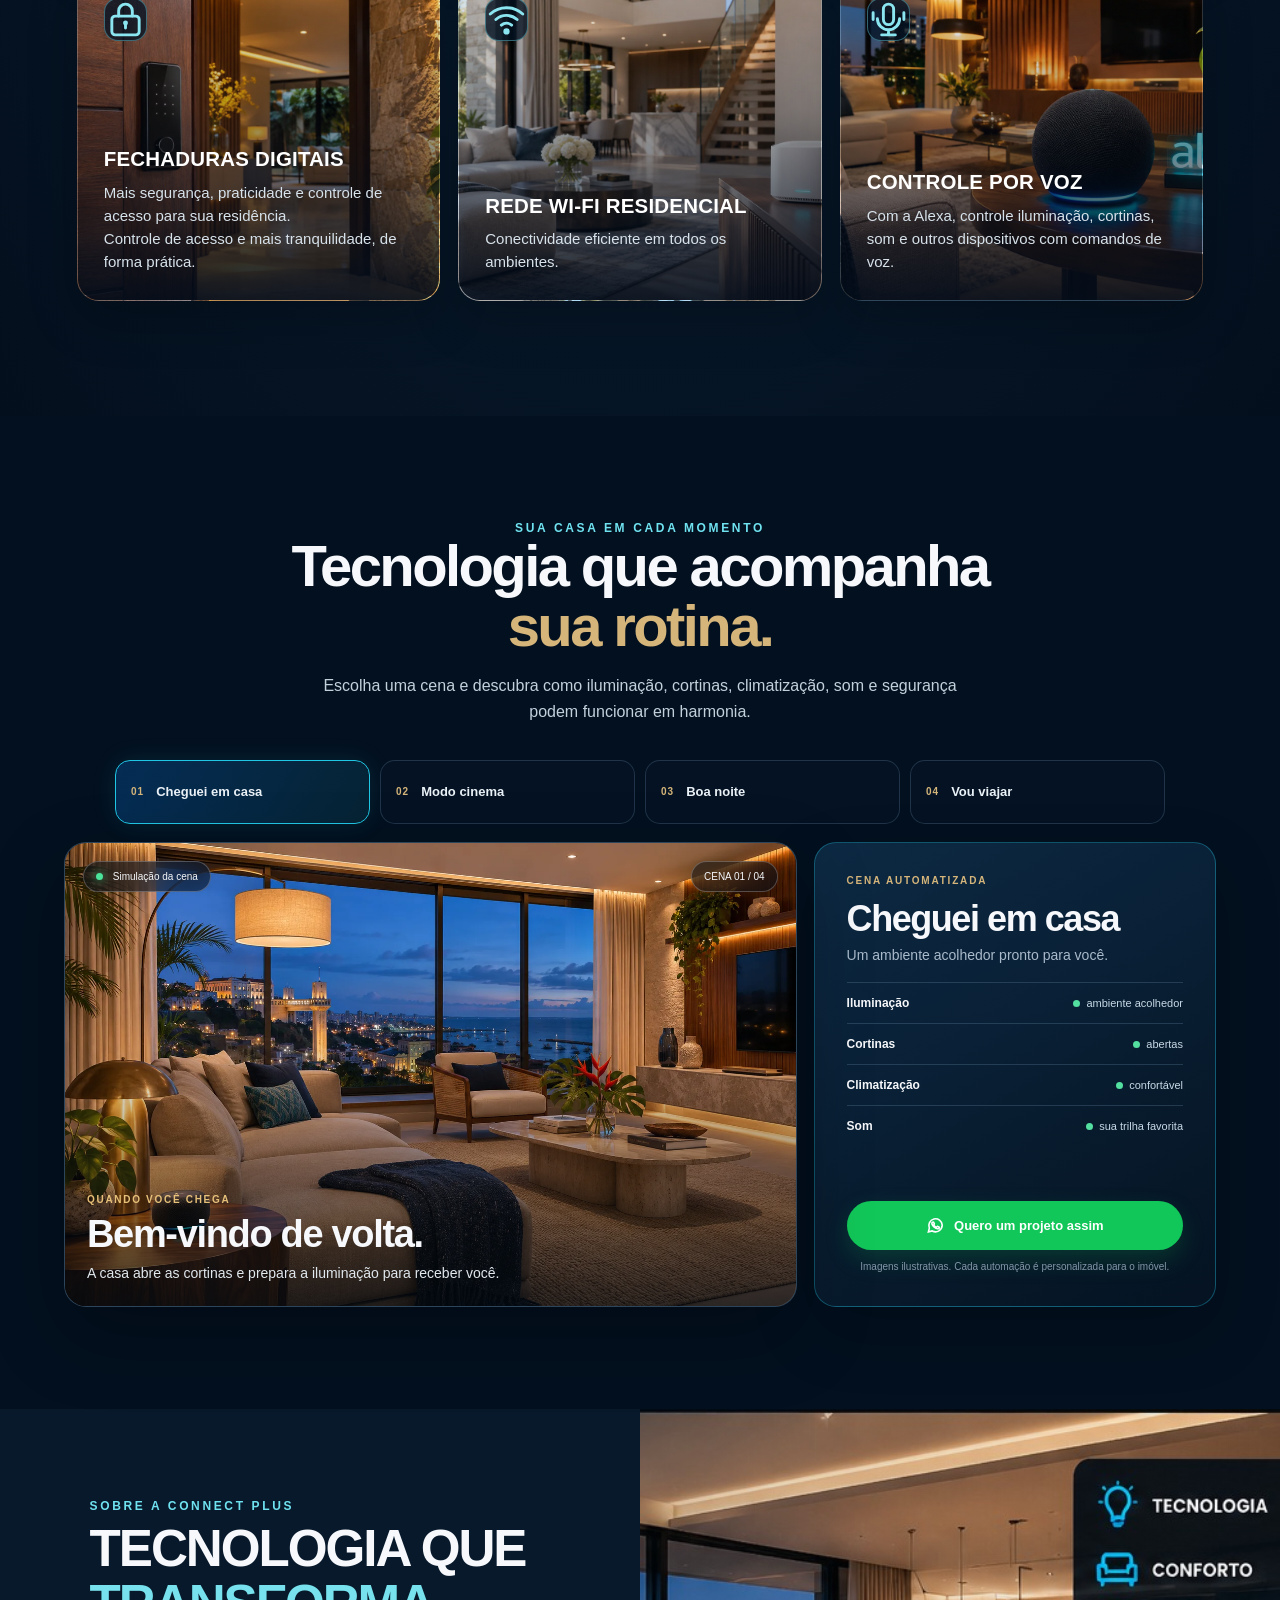
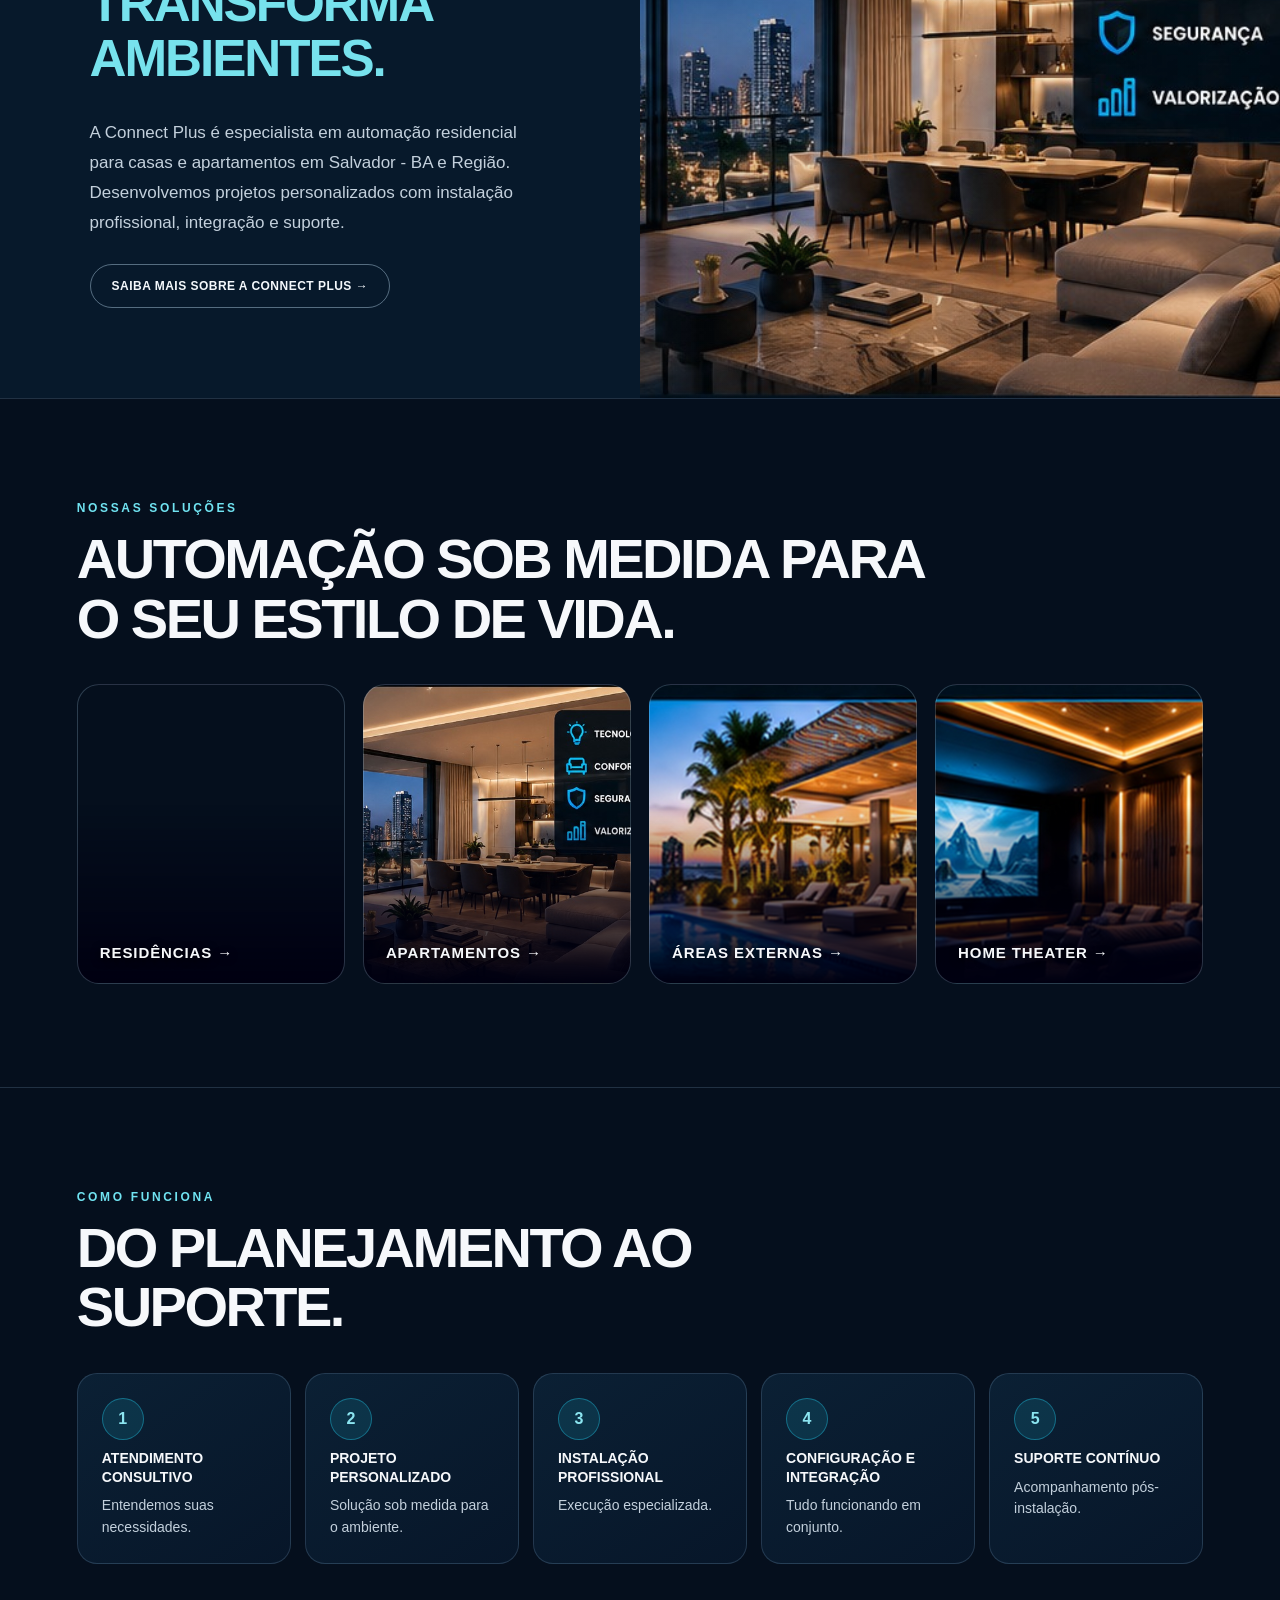
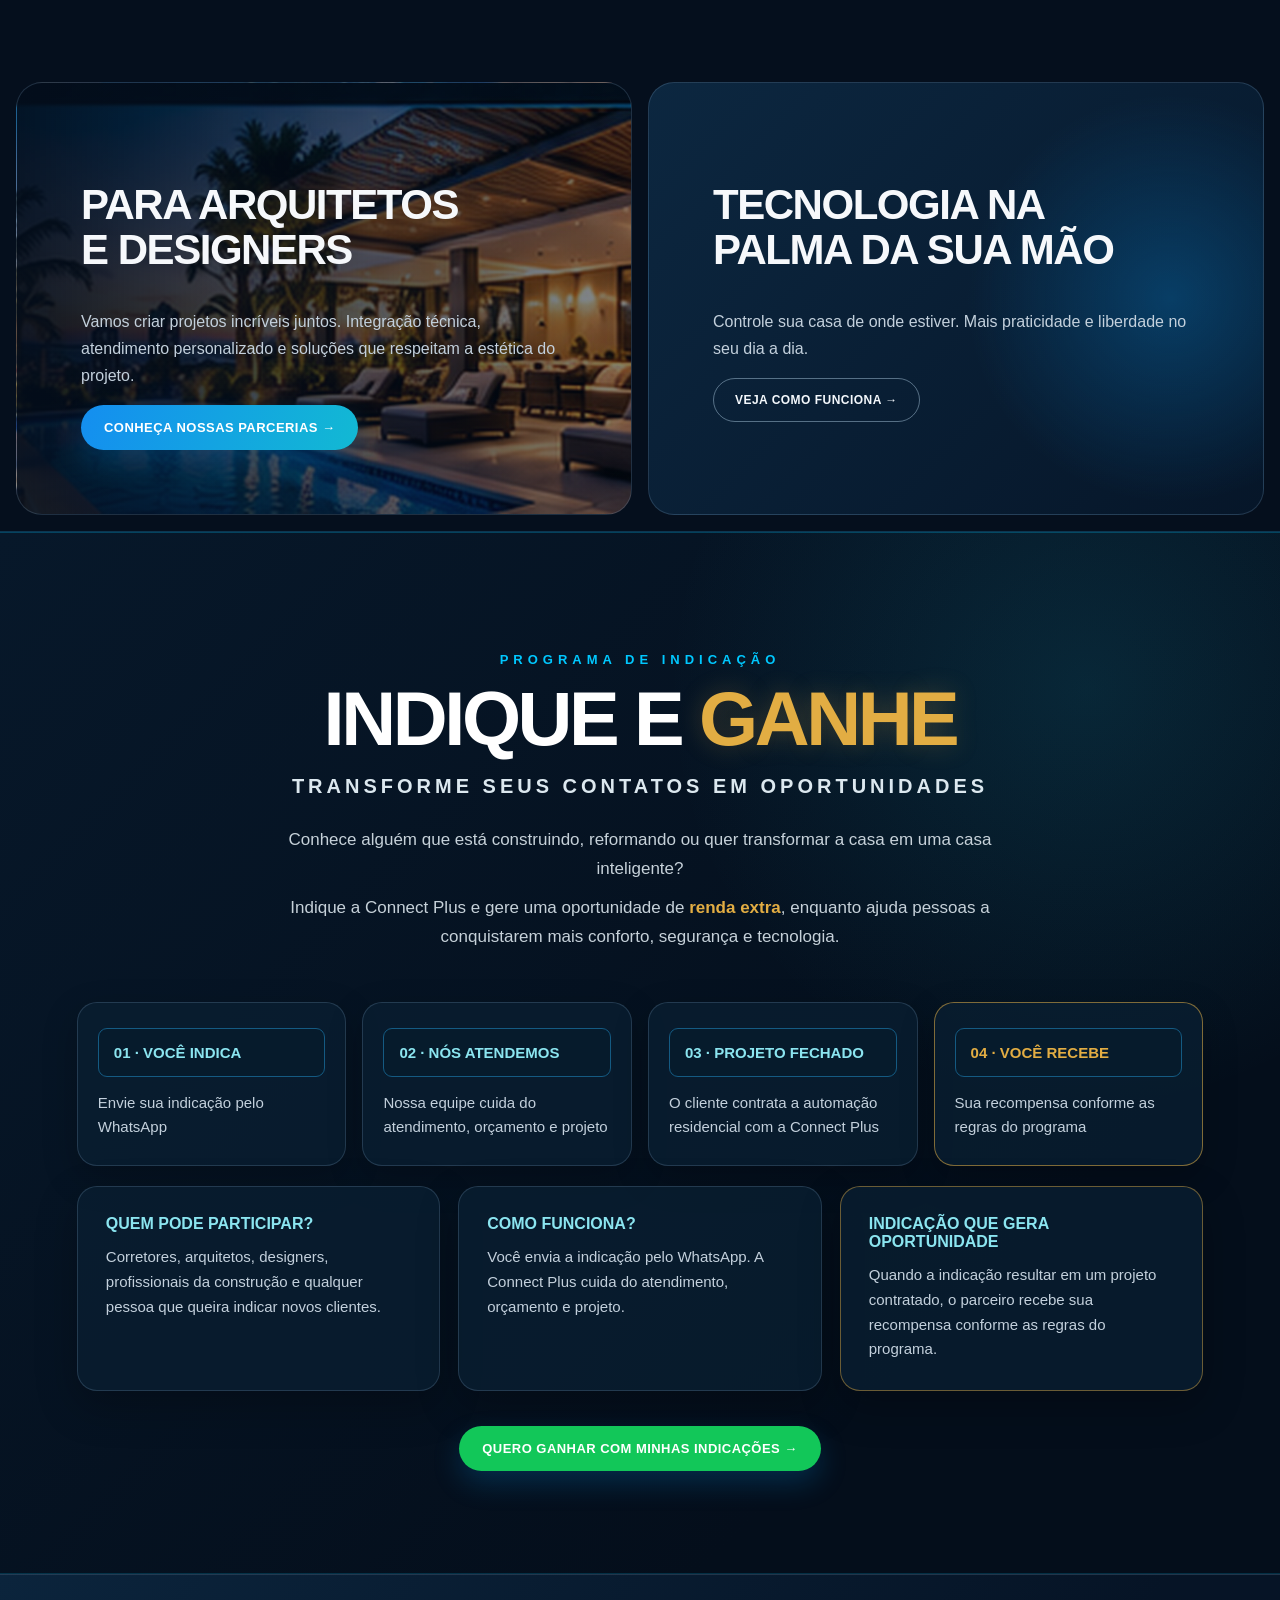
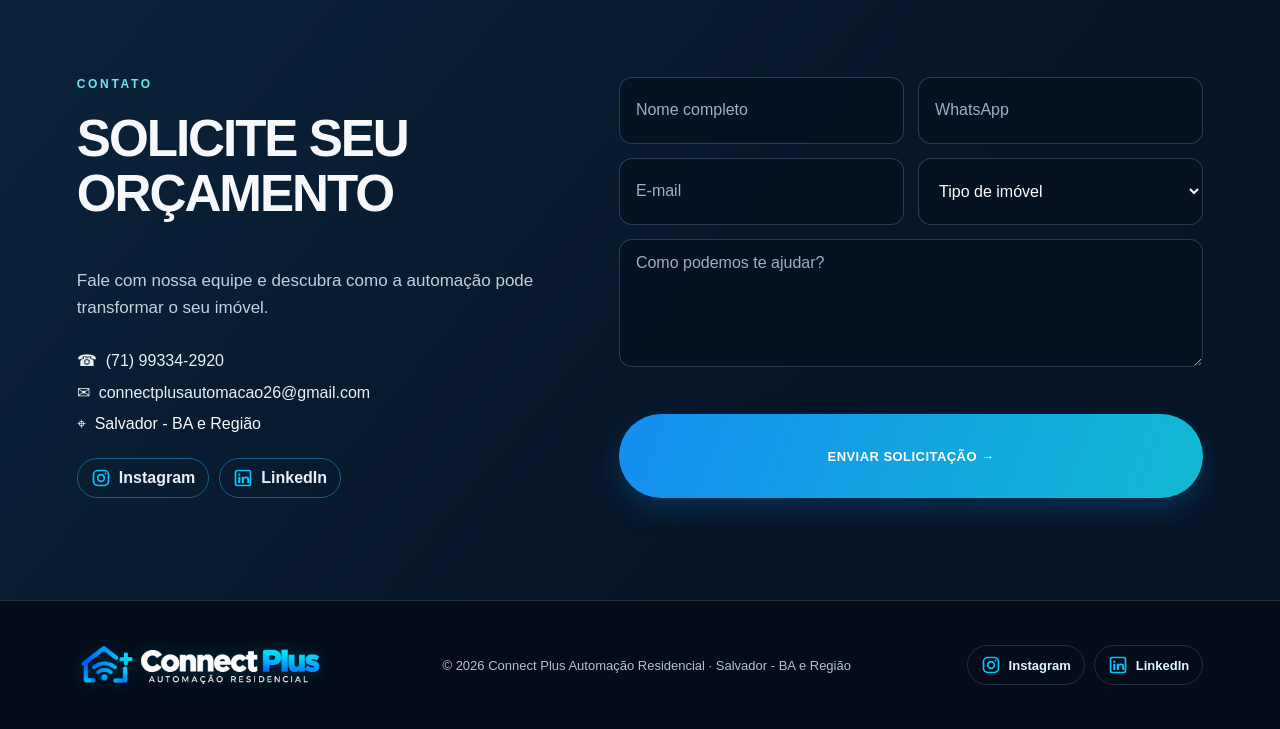
==== commit a404bb63: "Remove chamada de orçamento após os cards" ====
--- a/index.html
+++ b/index.html
@@ -1,429 +1,421 @@
-<!doctype html>
-<html lang="pt-BR">
-<head>
-<link rel="icon" type="image/png" href="favicon-connectplus-transparente.png">
-<script async src="https://www.googletagmanager.com/gtag/js?id=AW-18397967351"></script>
-<script>
-  window.dataLayer = window.dataLayer || [];
-  function gtag(){dataLayer.push(arguments);}
-  gtag('js', new Date());
-
-  gtag('config', 'AW-18397967351');
-</script>
-  <!-- Conversão Google Ads - Clique no WhatsApp -->
-<script>
-function gtag_report_conversion(url) {
-  var callback = function () {
-    if (typeof(url) != 'undefined') {
-      window.location = url;
-    }
-  };
-
-  gtag('event', 'conversion', {
-    'send_to': 'AW-18397967351/lZAtCK_q2YkdEPFn6sRE',
-    'event_callback': callback
-  });
-
-  return false;
-}
-</script>
-<meta charset="utf-8">
-<meta name="viewport" content="width=device-width,initial-scale=1">
-<title>Connect Plus | Automação Residencial</title>
-<meta name="description" content="Automação residencial premium em Salvador - BA e Região.">
-<link rel="stylesheet" href="style.css?v=20261121-premium">
-<link rel="preload" as="image" href="connectplus-hero-elegancia-2026.webp">
+<!doctype html>
+<html lang="pt-BR">
+<head>
+<link rel="icon" type="image/png" href="favicon-connectplus-transparente.png">
+<script async src="https://www.googletagmanager.com/gtag/js?id=AW-18397967351"></script>
+<script>
+  window.dataLayer = window.dataLayer || [];
+  function gtag(){dataLayer.push(arguments);}
+  gtag('js', new Date());
+
+  gtag('config', 'AW-18397967351');
+</script>
+  <!-- Conversão Google Ads - Clique no WhatsApp -->
+<script>
+function gtag_report_conversion(url) {
+  var callback = function () {
+    if (typeof(url) != 'undefined') {
+      window.location = url;
+    }
+  };
+
+  gtag('event', 'conversion', {
+    'send_to': 'AW-18397967351/lZAtCK_q2YkdEPFn6sRE',
+    'event_callback': callback
+  });
+
+  return false;
+}
+</script>
+<meta charset="utf-8">
+<meta name="viewport" content="width=device-width,initial-scale=1">
+<title>Connect Plus | Automação Residencial</title>
+<meta name="description" content="Automação residencial premium em Salvador - BA e Região.">
+<link rel="stylesheet" href="style.css?v=20261121-premium">
+<link rel="preload" as="image" href="connectplus-hero-elegancia-2026.webp">
 <link rel="stylesheet" href="site-refresh.css?v=20261122-service-icons-svg">
-<link rel="stylesheet" href="interactive-scenes.css?v=20261122">
-</head>
-<body id="inicio">
-<header class="header">
-<a class="logo" href="#inicio" aria-label="Connect Plus - Início">
-<img src="ConnectPlus_Logo_Horizontal_Site.png" alt="Connect Plus Automação Residencial">
-</a>
-<button class="menu-toggle" type="button" aria-label="Abrir menu" aria-controls="menu-principal" aria-expanded="false"><span></span><span></span><span></span></button>
-<nav id="menu-principal" aria-label="Navegação principal">
-    <a href="#inicio">Início</a><a href="#sobre">Sobre</a><a href="#solucoes">Soluções</a>
-    <a href="#processo">Projetos</a><a href="#parceiros">Parceiros</a>
-    <a href="#indicacao">Indique e Ganhe</a><a href="#contato">Contato</a>
-  </nav>
-<div class="header-actions">
-<a class="header-social instagram"
-   href="https://www.instagram.com/connectplus_oficial/"
-   target="_blank" rel="noopener noreferrer"
-   aria-label="Instagram">
-  <svg viewBox="0 0 24 24" width="24" height="24"
-       fill="none" stroke="currentColor" stroke-width="2"
-       aria-hidden="true">
-    <rect x="2" y="2" width="20" height="20" rx="5"/>
-    <circle cx="12" cy="12" r="4"/>
-    <circle cx="17.5" cy="6.5" r="1" fill="currentColor" stroke="none"/>
-  </svg>
-</a>
-
-<a class="header-social linkedin"
-   href="https://www.linkedin.com/in/connect-plus-204ab1430/"
-   target="_blank" rel="noopener noreferrer"
-   aria-label="LinkedIn">
-  <svg viewBox="0 0 24 24" width="24" height="24"
-       fill="currentColor" aria-hidden="true">
-    <path d="M20.447 20.452h-3.554v-5.569c0-1.328-.027-3.037-1.852-3.037-1.853 0-2.136 1.445-2.136 2.939v5.667H9.35V9h3.414v1.561h.049c.476-.9 1.637-1.85 3.37-1.85 3.601 0 4.267 2.37 4.267 5.455v6.286zM5.337 7.433a2.062 2.062 0 1 1 0-4.124 2.062 2.062 0 0 1 0 4.124zM7.119 20.452H3.555V9h3.564v11.452zM22.225 0H1.771C.792 0 0 .774 0 1.729v20.542C0 23.227.792 24 1.771 24h20.451C23.2 24 24 23.227 24 22.271V1.729C24 .774 23.2 0 22.222 0h.003z"/>
-  </svg>
-</a>
-
-<a class="btn whatsapp-btn"
-   href="https://wa.me/5571993342920?text=Ol%C3%A1%21%20Gostaria%20de%20solicitar%20um%20or%C3%A7amento%20de%20automa%C3%A7%C3%A3o%20residencial."
-   target="_blank" rel="noopener noreferrer"
-   aria-label="Orçamento via WhatsApp">
-<svg
-  xmlns="http://www.w3.org/2000/svg"
-  width="24"
-  height="24"
-  viewBox="0 0 24 24"
-  fill="currentColor"
-  aria-hidden="true">
-  <path d="M17.472 14.382c-.297-.149-1.758-.867-2.03-.966-.273-.099-.471-.148-.67.15-.198.297-.767.966-.94 1.164-.173.198-.347.223-.644.075-.297-.149-1.255-.463-2.39-1.475-.883-.788-1.48-1.761-1.653-2.058-.173-.297-.018-.458.13-.606.134-.133.297-.347.446-.52.149-.174.198-.298.297-.496.099-.198.05-.372-.025-.52-.074-.149-.669-1.612-.916-2.207-.242-.579-.487-.5-.669-.51-.173-.008-.372-.01-.57-.01-.198 0-.52.074-.792.372-.272.297-1.04 1.016-1.04 2.479s1.065 2.875 1.213 3.073c.149.198 2.095 3.2 5.077 4.487.709.306 1.262.489 1.693.625.712.227 1.36.195 1.872.118.571-.085 1.758-.719 2.006-1.413.248-.694.248-1.289.173-1.413-.074-.124-.272-.198-.57-.347M12.004 2C6.486 2 2 6.486 2 12.004c0 1.763.461 3.485 1.337 5.003L2 22l5.112-1.341a9.952 9.952 0 0 0 4.887 1.245h.005c5.518 0 10.004-4.486 10.004-10.004S17.522 2 12.004 2m0 18.2h-.003a8.258 8.258 0 0 1-4.209-1.153l-.302-.179-3.125.82.834-3.046-.197-.313A8.255 8.255 0 0 1 3.7 12.004c0-4.579 3.725-8.304 8.304-8.304s8.304 3.725 8.304 8.304-3.725 8.196-8.304 8.196"/>
-</svg>
-  <span>Orçamento via WhatsApp</span>
-</a>
-
-</div>
-</header>
-
-<section class="hero">
- <div class="hero-content">
-   <span class="eyebrow">AUTOMAÇÃO RESIDENCIAL</span>
-   <h1>Automação residencial com <em>elegância.</em></h1>
-   <p>Tecnologia que se integra à sua rotina — conforto, segurança e conectividade sem excessos.</p>
-   <div class="actions">
-    <a class="btn large whatsapp-btn hero-wa" target="_blank" rel="noopener noreferrer" href="https://wa.me/5571993342920?text=Ol%C3%A1!%20Gostaria%20de%20solicitar%20um%20projeto%20de%20automa%C3%A7%C3%A3o%20residencial%20com%20a%20Connect%20Plus.">SOLICITE SEU PROJETO <span aria-hidden="true">→</span></a>
-    <a class="outline" href="#solucoes">CONHEÇA AS SOLUÇÕES</a>
-</div>
-</div>
-</section>
-<section class="hero-service-strip" aria-label="Destaques das soluções Connect Plus">
-  <div class="hero-service-item"><span class="strip-icon" aria-hidden="true">☼</span><span>Iluminação</span></div>
-  <div class="hero-service-item"><span class="strip-icon" aria-hidden="true">⌁</span><span>Cortinas</span></div>
-  <div class="hero-service-item"><span class="strip-icon" aria-hidden="true">♧</span><span>Segurança</span></div>
-  <div class="hero-service-item"><span class="strip-icon" aria-hidden="true">◉</span><span>Som e conectividade</span></div>
-</section>
-<section class="services services-premium" id="solucoes">
-  <div class="services-intro">
-    <span class="eyebrow">NOSSAS SOLUÇÕES</span>
-    <h2>TECNOLOGIA QUE TRANSFORMA <em>AMBIENTES.</em></h2>
-    <p>Soluções inteligentes e personalizadas para proporcionar conforto, segurança e sofisticação à sua residência.</p>
-  </div>
-
-  <div class="services-grid">
-
-    <article class="service-card">
-      <span class="service-icon" aria-hidden="true"><svg viewBox="0 0 24 24" fill="none" stroke="currentColor" stroke-width="1.7" stroke-linecap="round" stroke-linejoin="round"><path d="M9 18h6m-5 3h4m-5-6.2a7 7 0 1 1 6 0c-.8.6-1 1.2-1 2.2h-4c0-1-.2-1.6-1-2.2Z"/><path d="M12 3v1m7 7h1M4 11H3m14-5 1-1M6 6 5 5"/></svg></span>
-      <h3>ILUMINAÇÃO INTELIGENTE</h3>
-      <p>Crie ambientes perfeitos para cada momento.</p>
-    </article>
-
-    <article class="service-card">
-      <span class="service-icon" aria-hidden="true"><svg viewBox="0 0 24 24" fill="none" stroke="currentColor" stroke-width="1.7" stroke-linecap="round" stroke-linejoin="round"><rect x="4" y="4" width="11" height="16" rx="2"/><circle cx="9.5" cy="14.5" r="3"/><path d="M18 8c1.5 1 2.2 2.3 2.2 4S19.5 15 18 16m-1.5-6c.8.5 1.2 1.2 1.2 2s-.4 1.5-1.2 2"/></svg></span>
-      <h3>SONORIZAÇÃO RESIDENCIAL</h3>
-      <p>Entretenimento e qualidade sonora em todos os ambientes.</p>
-    </article>
-
-    <article class="service-card">
-      <span class="service-icon" aria-hidden="true"><svg viewBox="0 0 24 24" fill="none" stroke="currentColor" stroke-width="1.7" stroke-linecap="round" stroke-linejoin="round"><path d="M3 4h18M5 4v16m14-16v16M8 4v16m8-16v16M3 20h18"/><path d="M5 7 8 9m11-2-3 2M5 13l3 2m11-2-3 2"/></svg></span>
-      <h3>CORTINAS AUTOMATIZADAS</h3>
-      <p>Elegância e praticidade com um simples comando.</p>
-    </article>
-
-    <article class="service-card">
-      <span class="service-icon" aria-hidden="true"><svg viewBox="0 0 24 24" fill="none" stroke="currentColor" stroke-width="1.7" stroke-linecap="round" stroke-linejoin="round"><rect x="4" y="10" width="16" height="11" rx="2"/><path d="M8 10V7a4 4 0 1 1 8 0v3m-4 4v3"/><circle cx="12" cy="14" r=".6" fill="currentColor"/></svg></span>
-      <h3>FECHADURAS DIGITAIS</h3>
-<p>Mais segurança, praticidade e controle de acesso para sua residência.</p>
-      <p>Controle de acesso e mais tranquilidade, de forma prática.</p>
-    </article>
-
-    <article class="service-card">
-      <span class="service-icon" aria-hidden="true"><svg viewBox="0 0 24 24" fill="none" stroke="currentColor" stroke-width="1.7" stroke-linecap="round" stroke-linejoin="round"><path d="M2.5 8.8a14 14 0 0 1 19 0M5.8 12a9.2 9.2 0 0 1 12.4 0m-9.2 3.3a4.6 4.6 0 0 1 6 0"/><circle cx="12" cy="19" r="1" fill="currentColor"/></svg></span>
-      <h3>REDE WI-FI RESIDENCIAL</h3>
-      <p>Conectividade eficiente em todos os ambientes.</p>
-    </article>
-
-<article class="service-card">
-  <span class="service-icon" aria-hidden="true"><svg viewBox="0 0 24 24" fill="none" stroke="currentColor" stroke-width="1.7" stroke-linecap="round" stroke-linejoin="round"><rect x="9" y="3" width="6" height="12" rx="3"/><path d="M5.5 11.5a6.5 6.5 0 0 0 13 0M12 18v3m-4 0h8"/><path d="M3 8v4m18-4v4"/></svg></span>
-  <h3>CONTROLE POR VOZ</h3>
-  <p>Com a Alexa, controle iluminação, cortinas, som e outros dispositivos com comandos de voz.</p>
-</article>
-  </div>
-  <div class="services-cta">
-    
-    <h3>PROJETOS PERSONALIZADOS PARA O SEU ESTILO DE VIDA.</h3>
-    <p>Transforme sua residência com tecnologia e sofisticação.</p>
-    <a href="https://wa.me/5571993342920" class="btn">
-      SOLICITE SEU PROJETO →
-    </a>
-  </div>
-</section>
-
-<section class="cp-scenes" id="experiencia" aria-labelledby="cp-scenes-title">
-  <div class="cp-scenes-intro">
-    <span class="eyebrow">SUA CASA EM CADA MOMENTO</span>
-    <h2 id="cp-scenes-title">Tecnologia que acompanha <em>sua rotina.</em></h2>
-    <p>Escolha uma cena e descubra como iluminação, cortinas, climatização, som e segurança podem funcionar em harmonia.</p>
-  </div>
-  <div class="cp-scenes-picker" role="group" aria-label="Escolha uma cena para sua casa">
-    <button class="cp-scene-button" type="button" data-scene="cheguei" aria-pressed="true"><span class="cp-scene-number">01</span><span>Cheguei em casa</span></button>
-    <button class="cp-scene-button" type="button" data-scene="cinema" aria-pressed="false"><span class="cp-scene-number">02</span><span>Modo cinema</span></button>
-    <button class="cp-scene-button" type="button" data-scene="noite" aria-pressed="false"><span class="cp-scene-number">03</span><span>Boa noite</span></button>
-    <button class="cp-scene-button" type="button" data-scene="viajar" aria-pressed="false"><span class="cp-scene-number">04</span><span>Vou viajar</span></button>
-  </div>
-  <div class="cp-scenes-layout" aria-live="polite">
-    <figure class="cp-scenes-room" aria-label="Visualização ilustrativa da cena selecionada">
-      <img class="cp-scenes-photo is-active" id="cp-scene-photo-a" src="cena-cheguei.webp" alt="Sala sofisticada ao entardecer, com cortinas abertas e iluminação acolhedora" loading="lazy">
-      <img class="cp-scenes-photo" id="cp-scene-photo-b" src="cena-cheguei.webp" alt="" aria-hidden="true" loading="lazy">
-      <span class="cp-scenes-live"><i aria-hidden="true"></i> Simulação da cena</span>
-      <span class="cp-scenes-counter" id="cp-scene-counter">CENA 01 / 04</span>
-      <figcaption class="cp-scenes-caption"><span id="cp-scene-kicker">Quando você chega</span><strong id="cp-scene-title">Bem-vindo de volta.</strong><p id="cp-scene-copy">A casa abre as cortinas e prepara a iluminação para receber você.</p></figcaption>
-    </figure>
-    <aside class="cp-scenes-panel" aria-labelledby="cp-scene-label">
-      <span class="cp-scenes-panel-kicker">CENA AUTOMATIZADA</span>
-      <h3 id="cp-scene-label">Cheguei em casa</h3>
-      <p id="cp-scene-description">Um ambiente acolhedor pronto para você.</p>
-      <ul class="cp-scenes-controls" id="cp-scene-controls" aria-label="Ações da cena"></ul>
-      <a class="cp-scenes-cta" id="cp-scene-cta" href="https://wa.me/5571993342920?text=Ol%C3%A1%21%20Quero%20conversar%20sobre%20um%20projeto%20de%20automa%C3%A7%C3%A3o%20residencial.">
-        <svg viewBox="0 0 24 24" fill="none" stroke="currentColor" stroke-width="2" aria-hidden="true"><path d="M20.5 11.5a8.5 8.5 0 0 1-12.6 7.4L3 20l1.2-4.6A8.5 8.5 0 1 1 20.5 11.5Z"/><path d="M8.2 8.2c.3-.7.6-.7 1-.7.2 0 .4 0 .6.5l.7 1.6c.1.3.1.5-.1.7l-.5.6c-.2.2-.2.4 0 .7.7 1.1 1.7 2 2.8 2.6.3.2.5.1.7-.1l.7-.8c.2-.2.4-.3.7-.2l1.6.8c.3.2.5.3.5.5 0 .4-.2.9-.6 1.2-.5.4-1.2.6-1.9.5-1.1-.1-2.6-.8-4-2-1.5-1.3-2.6-2.9-2.9-4-.2-.7 0-1.5.5-1.9Z"/></svg>
-        <span>Quero um projeto assim</span>
-      </a>
-      <p class="cp-scenes-note">Imagens ilustrativas. Cada automação é personalizada para o imóvel.</p>
-    </aside>
-  </div>
-</section>
-<section class="about" id="sobre">
- <div class="text">
-  <span class="eyebrow">SOBRE A CONNECT PLUS</span>
-  <h2>TECNOLOGIA QUE <em>TRANSFORMA AMBIENTES.</em></h2>
-  <p>A Connect Plus é especialista em automação residencial para casas e apartamentos em Salvador - BA e Região. Desenvolvemos projetos personalizados com instalação profissional, integração e suporte.</p>
-  <a class="outline" href="#contato">SAIBA MAIS SOBRE A CONNECT PLUS →</a>
- </div>
- <div class="about-photo"></div>
-</section>
-
-<section class="solutions">
- <span class="eyebrow">NOSSAS SOLUÇÕES</span>
- <h2>AUTOMAÇÃO SOB MEDIDA PARA O SEU ESTILO DE VIDA.</h2>
- <div class="solution-grid">
-   <article class="home"><b>RESIDÊNCIAS →</b></article>
-   <article class="apt"><b>APARTAMENTOS →</b></article>
-   <article class="outdoor"><b>ÁREAS EXTERNAS →</b></article>
-   <article class="cinema"><b>HOME THEATER →</b></article>
- </div>
-</section>
-
-<section class="process" id="processo">
- <span class="eyebrow">COMO FUNCIONA</span><h2>DO PLANEJAMENTO AO SUPORTE.</h2>
- <div class="steps">
-  <article><i>1</i><b>ATENDIMENTO CONSULTIVO</b><span>Entendemos suas necessidades.</span></article>
-  <article><i>2</i><b>PROJETO PERSONALIZADO</b><span>Solução sob medida para o ambiente.</span></article>
-  <article><i>3</i><b>INSTALAÇÃO PROFISSIONAL</b><span>Execução especializada.</span></article>
-  <article><i>4</i><b>CONFIGURAÇÃO E INTEGRAÇÃO</b><span>Tudo funcionando em conjunto.</span></article>
-  <article><i>5</i><b>SUPORTE CONTÍNUO</b><span>Acompanhamento pós-instalação.</span></article>
- </div>
-</section>
-
-<section class="panels" id="parceiros">
- <article class="partner">
-   <h2>PARA ARQUITETOS<br>E DESIGNERS</h2>
-   <p>Vamos criar projetos incríveis juntos. Integração técnica, atendimento personalizado e soluções que respeitam a estética do projeto.</p>
-   <a class="btn" target="_blank" href="https://wa.me/5571993342920?text=Olá!%20Quero%20conhecer%20a%20parceria%20para%20arquitetos%20e%20designers.">CONHEÇA NOSSAS PARCERIAS →</a>
- </article>
- <article class="phone"><h2>TECNOLOGIA NA<br>PALMA DA SUA MÃO</h2><p>Controle sua casa de onde estiver. Mais praticidade e liberdade no seu dia a dia.</p><a class="outline" href="#contato">VEJA COMO FUNCIONA →</a></article>
-</section>
-
-<section class="referral referral-premium" id="indicacao">
-  <div class="referral-intro">
-    <span class="eyebrow">PROGRAMA DE INDICAÇÃO</span>
-    <h2>INDIQUE E <em>GANHE</em></h2>
-    <h3>TRANSFORME SEUS CONTATOS EM OPORTUNIDADES</h3>
-
-    <p>Conhece alguém que está construindo, reformando ou quer transformar a casa em uma casa inteligente?</p>
-
-    <p>Indique a Connect Plus e gere uma oportunidade de <strong>renda extra</strong>, enquanto ajuda pessoas a conquistarem mais conforto, segurança e tecnologia.</p>
-  </div>
-
-  <div class="refsteps referral-steps">
-    <div>
-      <b>01 · VOCÊ INDICA</b>
-      <span>Envie sua indicação pelo WhatsApp</span>
-    </div>
-
-    <div>
-      <b>02 · NÓS ATENDEMOS</b>
-      <span>Nossa equipe cuida do atendimento, orçamento e projeto</span>
-    </div>
-
-    <div>
-      <b>03 · PROJETO FECHADO</b>
-      <span>O cliente contrata a automação residencial com a Connect Plus</span>
-    </div>
-
-    <div>
-      <b>04 · VOCÊ RECEBE</b>
-      <span>Sua recompensa conforme as regras do programa</span>
-    </div>
-  </div>
-
-  <div class="referral-info">
-    <div>
-      <h3>QUEM PODE PARTICIPAR?</h3>
-      <p>Corretores, arquitetos, designers, profissionais da construção e qualquer pessoa que queira indicar novos clientes.</p>
-    </div>
-
-    <div>
-      <h3>COMO FUNCIONA?</h3>
-      <p>Você envia a indicação pelo WhatsApp. A Connect Plus cuida do atendimento, orçamento e projeto.</p>
-    </div>
-
-    <div>
-      <h3>INDICAÇÃO QUE GERA OPORTUNIDADE</h3>
-      <p>Quando a indicação resultar em um projeto contratado, o parceiro recebe sua recompensa conforme as regras do programa.</p>
-    </div>
-  </div>
-
-  <a
-    class="btn large referral-cta whatsapp-btn"
-    target="_blank"
-    rel="noopener noreferrer"
-    href="https://wa.me/5571993342920?text=Olá!%20Quero%20participar%20do%20programa%20Indique%20e%20Ganhe%20da%20Connect%20Plus."
-  >
-    QUERO GANHAR COM MINHAS INDICAÇÕES →
-  </a>
-</section>
-
-<section class="contact" id="contato">
- <div class="contact-info">
-  <span class="eyebrow">CONTATO</span><h2>SOLICITE SEU ORÇAMENTO</h2>
-  <p>Fale com nossa equipe e descubra como a automação pode transformar o seu imóvel.</p>
-  <a target="_blank" href="https://wa.me/5571993342920">☎ &nbsp;(71) 99334-2920</a>
-  <a href="mailto:connectplusautomacao26@gmail.com">✉ &nbsp;connectplusautomacao26@gmail.com</a>
-  <span>⌖ &nbsp;Salvador - BA e Região</span>
-  <div class="social-links">
-   <a target="_blank" rel="noopener noreferrer" href="https://www.instagram.com/connectplus_oficial/" aria-label="Instagram da Connect Plus"><svg class="social-icon" viewBox="0 0 24 24" aria-hidden="true"><rect x="3" y="3" width="18" height="18" rx="5" fill="none" stroke="currentColor" stroke-width="2"/><circle cx="12" cy="12" r="4" fill="none" stroke="currentColor" stroke-width="2"/><circle cx="17.5" cy="6.5" r="1.2" fill="currentColor"/></svg><span>Instagram</span></a>
-   <a target="_blank" rel="noopener noreferrer" href="https://www.linkedin.com/in/connect-plus-204ab1430/" aria-label="LinkedIn da Connect Plus"><svg class="social-icon" viewBox="0 0 24 24" aria-hidden="true"><rect x="3" y="3" width="18" height="18" rx="2" fill="none" stroke="currentColor" stroke-width="2"/><circle cx="7.5" cy="8" r="1.3" fill="currentColor"/><path d="M6.3 10.5h2.4V18H6.3zm4.2 0h2.3v1c.8-1 1.8-1.3 3-1.3 2.2 0 3.7 1.4 3.7 4.2V18h-2.4v-3.3c0-1.6-.5-2.4-1.8-2.4-1.4 0-2.2.9-2.2 2.8V18h-2.6z" fill="currentColor"/></svg><span>LinkedIn</span></a>
-  </div>
- </div>
- <form onsubmit="return enviarWhatsApp(event)">
-  <div class="form-grid">
-   <input id="nome" required placeholder="Nome completo">
-   <input id="telefone" placeholder="WhatsApp">
-   <input id="email" type="email" placeholder="E-mail">
-   <select id="imovel"><option value="">Tipo de imóvel</option><option>Casa</option><option>Apartamento</option><option>Comercial</option></select>
-  </div>
-  <textarea id="mensagem" placeholder="Como podemos te ajudar?"></textarea>
-  <button class="btn large" type="submit">ENVIAR SOLICITAÇÃO →</button>
- </form>
-</section>
-<footer>
- <a class="logo footer-logo" href="#inicio" aria-label="Connect Plus - Início"><img src="ConnectPlus_Logo_Horizontal_Site.png" alt="Connect Plus Automação Residencial"></a>
- <span>© 2026 Connect Plus Automação Residencial · Salvador - BA e Região</span>
- <div class="footer-social"><a target="_blank" rel="noopener noreferrer" href="https://www.instagram.com/connectplus_oficial/"><svg class="social-icon" viewBox="0 0 24 24" aria-hidden="true"><rect x="3" y="3" width="18" height="18" rx="5" fill="none" stroke="currentColor" stroke-width="2"/><circle cx="12" cy="12" r="4" fill="none" stroke="currentColor" stroke-width="2"/><circle cx="17.5" cy="6.5" r="1.2" fill="currentColor"/></svg><span>Instagram</span></a><a target="_blank" rel="noopener noreferrer" href="https://www.linkedin.com/in/connect-plus-204ab1430/"><svg class="social-icon" viewBox="0 0 24 24" aria-hidden="true"><rect x="3" y="3" width="18" height="18" rx="2" fill="none" stroke="currentColor" stroke-width="2"/><circle cx="7.5" cy="8" r="1.3" fill="currentColor"/><path d="M6.3 10.5h2.4V18H6.3zm4.2 0h2.3v1c.8-1 1.8-1.3 3-1.3 2.2 0 3.7 1.4 3.7 4.2V18h-2.4v-3.3c0-1.6-.5-2.4-1.8-2.4-1.4 0-2.2.9-2.2 2.8V18h-2.6z" fill="currentColor"/></svg><span>LinkedIn</span></a></div>
-</footer>
-<!-- ASSISTENTE VIRTUAL CONNECT PLUS -->
-<div class="cp-chatbot">
-
-  <button
-    id="cp-chat-toggle"
-    type="button"
-    aria-label="Abrir atendimento virtual"
-    aria-expanded="false"
-    aria-controls="cp-chat-window">
-    <img
-  src="assistente-connectplus.png"
-  alt=""
-  class="cp-chat-icon">
-  </button>
-
-  <section
-    id="cp-chat-window"
-    role="dialog"
-    aria-label="Assistente virtual Connect Plus"
-    hidden>
-
-    <div class="cp-chat-header">
-      <div>
-        <strong>Assistente Connect Plus</strong>
-        <small>Atendimento virtual</small>
-      </div>
-
-      <button
-        id="cp-chat-close"
-        type="button"
-        aria-label="Fechar atendimento">
-        ✕
-      </button>
-    </div>
-
-    <div class="cp-chat-body">
-
-      <p class="cp-chat-message">
-        Olá! 👋 Seja bem-vindo à Connect Plus.
-        Como posso ajudar você hoje?
-      </p>
-
-      <div id="cp-chat-response"
-           aria-live="polite"></div>
-
-      <div class="cp-chat-options">
-
-        <button type="button" data-cp-topic="servicos">
-          🏠 Conhecer nossos serviços
-        </button>
-
-        <button type="button" data-cp-topic="automacao">
-          💡 Como funciona a automação?
-        </button>
-
-        <button type="button" data-cp-topic="orcamento">
-          💰 Solicitar orçamento
-        </button>
-
-        <button type="button" data-cp-topic="parcerias">
-          🤝 Parcerias e indicações
-        </button>
-
-        <button type="button" data-cp-topic="especialista">
-          📲 Falar com um especialista
-        </button>
-
-      </div>
-
-    </div>
-
-    <div class="cp-chat-footer">
-      Connect Plus • Automação Residencial
-    </div>
-
-  </section>
-
-</div>
-<!-- FIM DO ASSISTENTE VIRTUAL -->  
+<link rel="stylesheet" href="interactive-scenes.css?v=20261122">
+</head>
+<body id="inicio">
+<header class="header">
+<a class="logo" href="#inicio" aria-label="Connect Plus - Início">
+<img src="ConnectPlus_Logo_Horizontal_Site.png" alt="Connect Plus Automação Residencial">
+</a>
+<button class="menu-toggle" type="button" aria-label="Abrir menu" aria-controls="menu-principal" aria-expanded="false"><span></span><span></span><span></span></button>
+<nav id="menu-principal" aria-label="Navegação principal">
+    <a href="#inicio">Início</a><a href="#sobre">Sobre</a><a href="#solucoes">Soluções</a>
+    <a href="#processo">Projetos</a><a href="#parceiros">Parceiros</a>
+    <a href="#indicacao">Indique e Ganhe</a><a href="#contato">Contato</a>
+  </nav>
+<div class="header-actions">
+<a class="header-social instagram"
+   href="https://www.instagram.com/connectplus_oficial/"
+   target="_blank" rel="noopener noreferrer"
+   aria-label="Instagram">
+  <svg viewBox="0 0 24 24" width="24" height="24"
+       fill="none" stroke="currentColor" stroke-width="2"
+       aria-hidden="true">
+    <rect x="2" y="2" width="20" height="20" rx="5"/>
+    <circle cx="12" cy="12" r="4"/>
+    <circle cx="17.5" cy="6.5" r="1" fill="currentColor" stroke="none"/>
+  </svg>
+</a>
+
+<a class="header-social linkedin"
+   href="https://www.linkedin.com/in/connect-plus-204ab1430/"
+   target="_blank" rel="noopener noreferrer"
+   aria-label="LinkedIn">
+  <svg viewBox="0 0 24 24" width="24" height="24"
+       fill="currentColor" aria-hidden="true">
+    <path d="M20.447 20.452h-3.554v-5.569c0-1.328-.027-3.037-1.852-3.037-1.853 0-2.136 1.445-2.136 2.939v5.667H9.35V9h3.414v1.561h.049c.476-.9 1.637-1.85 3.37-1.85 3.601 0 4.267 2.37 4.267 5.455v6.286zM5.337 7.433a2.062 2.062 0 1 1 0-4.124 2.062 2.062 0 0 1 0 4.124zM7.119 20.452H3.555V9h3.564v11.452zM22.225 0H1.771C.792 0 0 .774 0 1.729v20.542C0 23.227.792 24 1.771 24h20.451C23.2 24 24 23.227 24 22.271V1.729C24 .774 23.2 0 22.222 0h.003z"/>
+  </svg>
+</a>
+
+<a class="btn whatsapp-btn"
+   href="https://wa.me/5571993342920?text=Ol%C3%A1%21%20Gostaria%20de%20solicitar%20um%20or%C3%A7amento%20de%20automa%C3%A7%C3%A3o%20residencial."
+   target="_blank" rel="noopener noreferrer"
+   aria-label="Orçamento via WhatsApp">
+<svg
+  xmlns="http://www.w3.org/2000/svg"
+  width="24"
+  height="24"
+  viewBox="0 0 24 24"
+  fill="currentColor"
+  aria-hidden="true">
+  <path d="M17.472 14.382c-.297-.149-1.758-.867-2.03-.966-.273-.099-.471-.148-.67.15-.198.297-.767.966-.94 1.164-.173.198-.347.223-.644.075-.297-.149-1.255-.463-2.39-1.475-.883-.788-1.48-1.761-1.653-2.058-.173-.297-.018-.458.13-.606.134-.133.297-.347.446-.52.149-.174.198-.298.297-.496.099-.198.05-.372-.025-.52-.074-.149-.669-1.612-.916-2.207-.242-.579-.487-.5-.669-.51-.173-.008-.372-.01-.57-.01-.198 0-.52.074-.792.372-.272.297-1.04 1.016-1.04 2.479s1.065 2.875 1.213 3.073c.149.198 2.095 3.2 5.077 4.487.709.306 1.262.489 1.693.625.712.227 1.36.195 1.872.118.571-.085 1.758-.719 2.006-1.413.248-.694.248-1.289.173-1.413-.074-.124-.272-.198-.57-.347M12.004 2C6.486 2 2 6.486 2 12.004c0 1.763.461 3.485 1.337 5.003L2 22l5.112-1.341a9.952 9.952 0 0 0 4.887 1.245h.005c5.518 0 10.004-4.486 10.004-10.004S17.522 2 12.004 2m0 18.2h-.003a8.258 8.258 0 0 1-4.209-1.153l-.302-.179-3.125.82.834-3.046-.197-.313A8.255 8.255 0 0 1 3.7 12.004c0-4.579 3.725-8.304 8.304-8.304s8.304 3.725 8.304 8.304-3.725 8.196-8.304 8.196"/>
+</svg>
+  <span>Orçamento via WhatsApp</span>
+</a>
+
+</div>
+</header>
+
+<section class="hero">
+ <div class="hero-content">
+   <span class="eyebrow">AUTOMAÇÃO RESIDENCIAL</span>
+   <h1>Automação residencial com <em>elegância.</em></h1>
+   <p>Tecnologia que se integra à sua rotina — conforto, segurança e conectividade sem excessos.</p>
+   <div class="actions">
+    <a class="btn large whatsapp-btn hero-wa" target="_blank" rel="noopener noreferrer" href="https://wa.me/5571993342920?text=Ol%C3%A1!%20Gostaria%20de%20solicitar%20um%20projeto%20de%20automa%C3%A7%C3%A3o%20residencial%20com%20a%20Connect%20Plus.">SOLICITE SEU PROJETO <span aria-hidden="true">→</span></a>
+    <a class="outline" href="#solucoes">CONHEÇA AS SOLUÇÕES</a>
+</div>
+</div>
+</section>
+<section class="hero-service-strip" aria-label="Destaques das soluções Connect Plus">
+  <div class="hero-service-item"><span class="strip-icon" aria-hidden="true">☼</span><span>Iluminação</span></div>
+  <div class="hero-service-item"><span class="strip-icon" aria-hidden="true">⌁</span><span>Cortinas</span></div>
+  <div class="hero-service-item"><span class="strip-icon" aria-hidden="true">♧</span><span>Segurança</span></div>
+  <div class="hero-service-item"><span class="strip-icon" aria-hidden="true">◉</span><span>Som e conectividade</span></div>
+</section>
+<section class="services services-premium" id="solucoes">
+  <div class="services-intro">
+    <span class="eyebrow">NOSSAS SOLUÇÕES</span>
+    <h2>TECNOLOGIA QUE TRANSFORMA <em>AMBIENTES.</em></h2>
+    <p>Soluções inteligentes e personalizadas para proporcionar conforto, segurança e sofisticação à sua residência.</p>
+  </div>
+
+  <div class="services-grid">
+
+    <article class="service-card">
+      <span class="service-icon" aria-hidden="true"><svg viewBox="0 0 24 24" fill="none" stroke="currentColor" stroke-width="1.7" stroke-linecap="round" stroke-linejoin="round"><path d="M9 18h6m-5 3h4m-5-6.2a7 7 0 1 1 6 0c-.8.6-1 1.2-1 2.2h-4c0-1-.2-1.6-1-2.2Z"/><path d="M12 3v1m7 7h1M4 11H3m14-5 1-1M6 6 5 5"/></svg></span>
+      <h3>ILUMINAÇÃO INTELIGENTE</h3>
+      <p>Crie ambientes perfeitos para cada momento.</p>
+    </article>
+
+    <article class="service-card">
+      <span class="service-icon" aria-hidden="true"><svg viewBox="0 0 24 24" fill="none" stroke="currentColor" stroke-width="1.7" stroke-linecap="round" stroke-linejoin="round"><rect x="4" y="4" width="11" height="16" rx="2"/><circle cx="9.5" cy="14.5" r="3"/><path d="M18 8c1.5 1 2.2 2.3 2.2 4S19.5 15 18 16m-1.5-6c.8.5 1.2 1.2 1.2 2s-.4 1.5-1.2 2"/></svg></span>
+      <h3>SONORIZAÇÃO RESIDENCIAL</h3>
+      <p>Entretenimento e qualidade sonora em todos os ambientes.</p>
+    </article>
+
+    <article class="service-card">
+      <span class="service-icon" aria-hidden="true"><svg viewBox="0 0 24 24" fill="none" stroke="currentColor" stroke-width="1.7" stroke-linecap="round" stroke-linejoin="round"><path d="M3 4h18M5 4v16m14-16v16M8 4v16m8-16v16M3 20h18"/><path d="M5 7 8 9m11-2-3 2M5 13l3 2m11-2-3 2"/></svg></span>
+      <h3>CORTINAS AUTOMATIZADAS</h3>
+      <p>Elegância e praticidade com um simples comando.</p>
+    </article>
+
+    <article class="service-card">
+      <span class="service-icon" aria-hidden="true"><svg viewBox="0 0 24 24" fill="none" stroke="currentColor" stroke-width="1.7" stroke-linecap="round" stroke-linejoin="round"><rect x="4" y="10" width="16" height="11" rx="2"/><path d="M8 10V7a4 4 0 1 1 8 0v3m-4 4v3"/><circle cx="12" cy="14" r=".6" fill="currentColor"/></svg></span>
+      <h3>FECHADURAS DIGITAIS</h3>
+<p>Mais segurança, praticidade e controle de acesso para sua residência.</p>
+      <p>Controle de acesso e mais tranquilidade, de forma prática.</p>
+    </article>
+
+    <article class="service-card">
+      <span class="service-icon" aria-hidden="true"><svg viewBox="0 0 24 24" fill="none" stroke="currentColor" stroke-width="1.7" stroke-linecap="round" stroke-linejoin="round"><path d="M2.5 8.8a14 14 0 0 1 19 0M5.8 12a9.2 9.2 0 0 1 12.4 0m-9.2 3.3a4.6 4.6 0 0 1 6 0"/><circle cx="12" cy="19" r="1" fill="currentColor"/></svg></span>
+      <h3>REDE WI-FI RESIDENCIAL</h3>
+      <p>Conectividade eficiente em todos os ambientes.</p>
+    </article>
+
+<article class="service-card">
+  <span class="service-icon" aria-hidden="true"><svg viewBox="0 0 24 24" fill="none" stroke="currentColor" stroke-width="1.7" stroke-linecap="round" stroke-linejoin="round"><rect x="9" y="3" width="6" height="12" rx="3"/><path d="M5.5 11.5a6.5 6.5 0 0 0 13 0M12 18v3m-4 0h8"/><path d="M3 8v4m18-4v4"/></svg></span>
+  <h3>CONTROLE POR VOZ</h3>
+  <p>Com a Alexa, controle iluminação, cortinas, som e outros dispositivos com comandos de voz.</p>
+</article>
+  </div>
+</section>
+
+<section class="cp-scenes" id="experiencia" aria-labelledby="cp-scenes-title">
+  <div class="cp-scenes-intro">
+    <span class="eyebrow">SUA CASA EM CADA MOMENTO</span>
+    <h2 id="cp-scenes-title">Tecnologia que acompanha <em>sua rotina.</em></h2>
+    <p>Escolha uma cena e descubra como iluminação, cortinas, climatização, som e segurança podem funcionar em harmonia.</p>
+  </div>
+  <div class="cp-scenes-picker" role="group" aria-label="Escolha uma cena para sua casa">
+    <button class="cp-scene-button" type="button" data-scene="cheguei" aria-pressed="true"><span class="cp-scene-number">01</span><span>Cheguei em casa</span></button>
+    <button class="cp-scene-button" type="button" data-scene="cinema" aria-pressed="false"><span class="cp-scene-number">02</span><span>Modo cinema</span></button>
+    <button class="cp-scene-button" type="button" data-scene="noite" aria-pressed="false"><span class="cp-scene-number">03</span><span>Boa noite</span></button>
+    <button class="cp-scene-button" type="button" data-scene="viajar" aria-pressed="false"><span class="cp-scene-number">04</span><span>Vou viajar</span></button>
+  </div>
+  <div class="cp-scenes-layout" aria-live="polite">
+    <figure class="cp-scenes-room" aria-label="Visualização ilustrativa da cena selecionada">
+      <img class="cp-scenes-photo is-active" id="cp-scene-photo-a" src="cena-cheguei.webp" alt="Sala sofisticada ao entardecer, com cortinas abertas e iluminação acolhedora" loading="lazy">
+      <img class="cp-scenes-photo" id="cp-scene-photo-b" src="cena-cheguei.webp" alt="" aria-hidden="true" loading="lazy">
+      <span class="cp-scenes-live"><i aria-hidden="true"></i> Simulação da cena</span>
+      <span class="cp-scenes-counter" id="cp-scene-counter">CENA 01 / 04</span>
+      <figcaption class="cp-scenes-caption"><span id="cp-scene-kicker">Quando você chega</span><strong id="cp-scene-title">Bem-vindo de volta.</strong><p id="cp-scene-copy">A casa abre as cortinas e prepara a iluminação para receber você.</p></figcaption>
+    </figure>
+    <aside class="cp-scenes-panel" aria-labelledby="cp-scene-label">
+      <span class="cp-scenes-panel-kicker">CENA AUTOMATIZADA</span>
+      <h3 id="cp-scene-label">Cheguei em casa</h3>
+      <p id="cp-scene-description">Um ambiente acolhedor pronto para você.</p>
+      <ul class="cp-scenes-controls" id="cp-scene-controls" aria-label="Ações da cena"></ul>
+      <a class="cp-scenes-cta" id="cp-scene-cta" href="https://wa.me/5571993342920?text=Ol%C3%A1%21%20Quero%20conversar%20sobre%20um%20projeto%20de%20automa%C3%A7%C3%A3o%20residencial.">
+        <svg viewBox="0 0 24 24" fill="none" stroke="currentColor" stroke-width="2" aria-hidden="true"><path d="M20.5 11.5a8.5 8.5 0 0 1-12.6 7.4L3 20l1.2-4.6A8.5 8.5 0 1 1 20.5 11.5Z"/><path d="M8.2 8.2c.3-.7.6-.7 1-.7.2 0 .4 0 .6.5l.7 1.6c.1.3.1.5-.1.7l-.5.6c-.2.2-.2.4 0 .7.7 1.1 1.7 2 2.8 2.6.3.2.5.1.7-.1l.7-.8c.2-.2.4-.3.7-.2l1.6.8c.3.2.5.3.5.5 0 .4-.2.9-.6 1.2-.5.4-1.2.6-1.9.5-1.1-.1-2.6-.8-4-2-1.5-1.3-2.6-2.9-2.9-4-.2-.7 0-1.5.5-1.9Z"/></svg>
+        <span>Quero um projeto assim</span>
+      </a>
+      <p class="cp-scenes-note">Imagens ilustrativas. Cada automação é personalizada para o imóvel.</p>
+    </aside>
+  </div>
+</section>
+<section class="about" id="sobre">
+ <div class="text">
+  <span class="eyebrow">SOBRE A CONNECT PLUS</span>
+  <h2>TECNOLOGIA QUE <em>TRANSFORMA AMBIENTES.</em></h2>
+  <p>A Connect Plus é especialista em automação residencial para casas e apartamentos em Salvador - BA e Região. Desenvolvemos projetos personalizados com instalação profissional, integração e suporte.</p>
+  <a class="outline" href="#contato">SAIBA MAIS SOBRE A CONNECT PLUS →</a>
+ </div>
+ <div class="about-photo"></div>
+</section>
+
+<section class="solutions">
+ <span class="eyebrow">NOSSAS SOLUÇÕES</span>
+ <h2>AUTOMAÇÃO SOB MEDIDA PARA O SEU ESTILO DE VIDA.</h2>
+ <div class="solution-grid">
+   <article class="home"><b>RESIDÊNCIAS →</b></article>
+   <article class="apt"><b>APARTAMENTOS →</b></article>
+   <article class="outdoor"><b>ÁREAS EXTERNAS →</b></article>
+   <article class="cinema"><b>HOME THEATER →</b></article>
+ </div>
+</section>
+
+<section class="process" id="processo">
+ <span class="eyebrow">COMO FUNCIONA</span><h2>DO PLANEJAMENTO AO SUPORTE.</h2>
+ <div class="steps">
+  <article><i>1</i><b>ATENDIMENTO CONSULTIVO</b><span>Entendemos suas necessidades.</span></article>
+  <article><i>2</i><b>PROJETO PERSONALIZADO</b><span>Solução sob medida para o ambiente.</span></article>
+  <article><i>3</i><b>INSTALAÇÃO PROFISSIONAL</b><span>Execução especializada.</span></article>
+  <article><i>4</i><b>CONFIGURAÇÃO E INTEGRAÇÃO</b><span>Tudo funcionando em conjunto.</span></article>
+  <article><i>5</i><b>SUPORTE CONTÍNUO</b><span>Acompanhamento pós-instalação.</span></article>
+ </div>
+</section>
+
+<section class="panels" id="parceiros">
+ <article class="partner">
+   <h2>PARA ARQUITETOS<br>E DESIGNERS</h2>
+   <p>Vamos criar projetos incríveis juntos. Integração técnica, atendimento personalizado e soluções que respeitam a estética do projeto.</p>
+   <a class="btn" target="_blank" href="https://wa.me/5571993342920?text=Olá!%20Quero%20conhecer%20a%20parceria%20para%20arquitetos%20e%20designers.">CONHEÇA NOSSAS PARCERIAS →</a>
+ </article>
+ <article class="phone"><h2>TECNOLOGIA NA<br>PALMA DA SUA MÃO</h2><p>Controle sua casa de onde estiver. Mais praticidade e liberdade no seu dia a dia.</p><a class="outline" href="#contato">VEJA COMO FUNCIONA →</a></article>
+</section>
+
+<section class="referral referral-premium" id="indicacao">
+  <div class="referral-intro">
+    <span class="eyebrow">PROGRAMA DE INDICAÇÃO</span>
+    <h2>INDIQUE E <em>GANHE</em></h2>
+    <h3>TRANSFORME SEUS CONTATOS EM OPORTUNIDADES</h3>
+
+    <p>Conhece alguém que está construindo, reformando ou quer transformar a casa em uma casa inteligente?</p>
+
+    <p>Indique a Connect Plus e gere uma oportunidade de <strong>renda extra</strong>, enquanto ajuda pessoas a conquistarem mais conforto, segurança e tecnologia.</p>
+  </div>
+
+  <div class="refsteps referral-steps">
+    <div>
+      <b>01 · VOCÊ INDICA</b>
+      <span>Envie sua indicação pelo WhatsApp</span>
+    </div>
+
+    <div>
+      <b>02 · NÓS ATENDEMOS</b>
+      <span>Nossa equipe cuida do atendimento, orçamento e projeto</span>
+    </div>
+
+    <div>
+      <b>03 · PROJETO FECHADO</b>
+      <span>O cliente contrata a automação residencial com a Connect Plus</span>
+    </div>
+
+    <div>
+      <b>04 · VOCÊ RECEBE</b>
+      <span>Sua recompensa conforme as regras do programa</span>
+    </div>
+  </div>
+
+  <div class="referral-info">
+    <div>
+      <h3>QUEM PODE PARTICIPAR?</h3>
+      <p>Corretores, arquitetos, designers, profissionais da construção e qualquer pessoa que queira indicar novos clientes.</p>
+    </div>
+
+    <div>
+      <h3>COMO FUNCIONA?</h3>
+      <p>Você envia a indicação pelo WhatsApp. A Connect Plus cuida do atendimento, orçamento e projeto.</p>
+    </div>
+
+    <div>
+      <h3>INDICAÇÃO QUE GERA OPORTUNIDADE</h3>
+      <p>Quando a indicação resultar em um projeto contratado, o parceiro recebe sua recompensa conforme as regras do programa.</p>
+    </div>
+  </div>
+
+  <a
+    class="btn large referral-cta whatsapp-btn"
+    target="_blank"
+    rel="noopener noreferrer"
+    href="https://wa.me/5571993342920?text=Olá!%20Quero%20participar%20do%20programa%20Indique%20e%20Ganhe%20da%20Connect%20Plus."
+  >
+    QUERO GANHAR COM MINHAS INDICAÇÕES →
+  </a>
+</section>
+
+<section class="contact" id="contato">
+ <div class="contact-info">
+  <span class="eyebrow">CONTATO</span><h2>SOLICITE SEU ORÇAMENTO</h2>
+  <p>Fale com nossa equipe e descubra como a automação pode transformar o seu imóvel.</p>
+  <a target="_blank" href="https://wa.me/5571993342920">☎ &nbsp;(71) 99334-2920</a>
+  <a href="mailto:connectplusautomacao26@gmail.com">✉ &nbsp;connectplusautomacao26@gmail.com</a>
+  <span>⌖ &nbsp;Salvador - BA e Região</span>
+  <div class="social-links">
+   <a target="_blank" rel="noopener noreferrer" href="https://www.instagram.com/connectplus_oficial/" aria-label="Instagram da Connect Plus"><svg class="social-icon" viewBox="0 0 24 24" aria-hidden="true"><rect x="3" y="3" width="18" height="18" rx="5" fill="none" stroke="currentColor" stroke-width="2"/><circle cx="12" cy="12" r="4" fill="none" stroke="currentColor" stroke-width="2"/><circle cx="17.5" cy="6.5" r="1.2" fill="currentColor"/></svg><span>Instagram</span></a>
+   <a target="_blank" rel="noopener noreferrer" href="https://www.linkedin.com/in/connect-plus-204ab1430/" aria-label="LinkedIn da Connect Plus"><svg class="social-icon" viewBox="0 0 24 24" aria-hidden="true"><rect x="3" y="3" width="18" height="18" rx="2" fill="none" stroke="currentColor" stroke-width="2"/><circle cx="7.5" cy="8" r="1.3" fill="currentColor"/><path d="M6.3 10.5h2.4V18H6.3zm4.2 0h2.3v1c.8-1 1.8-1.3 3-1.3 2.2 0 3.7 1.4 3.7 4.2V18h-2.4v-3.3c0-1.6-.5-2.4-1.8-2.4-1.4 0-2.2.9-2.2 2.8V18h-2.6z" fill="currentColor"/></svg><span>LinkedIn</span></a>
+  </div>
+ </div>
+ <form onsubmit="return enviarWhatsApp(event)">
+  <div class="form-grid">
+   <input id="nome" required placeholder="Nome completo">
+   <input id="telefone" placeholder="WhatsApp">
+   <input id="email" type="email" placeholder="E-mail">
+   <select id="imovel"><option value="">Tipo de imóvel</option><option>Casa</option><option>Apartamento</option><option>Comercial</option></select>
+  </div>
+  <textarea id="mensagem" placeholder="Como podemos te ajudar?"></textarea>
+  <button class="btn large" type="submit">ENVIAR SOLICITAÇÃO →</button>
+ </form>
+</section>
+<footer>
+ <a class="logo footer-logo" href="#inicio" aria-label="Connect Plus - Início"><img src="ConnectPlus_Logo_Horizontal_Site.png" alt="Connect Plus Automação Residencial"></a>
+ <span>© 2026 Connect Plus Automação Residencial · Salvador - BA e Região</span>
+ <div class="footer-social"><a target="_blank" rel="noopener noreferrer" href="https://www.instagram.com/connectplus_oficial/"><svg class="social-icon" viewBox="0 0 24 24" aria-hidden="true"><rect x="3" y="3" width="18" height="18" rx="5" fill="none" stroke="currentColor" stroke-width="2"/><circle cx="12" cy="12" r="4" fill="none" stroke="currentColor" stroke-width="2"/><circle cx="17.5" cy="6.5" r="1.2" fill="currentColor"/></svg><span>Instagram</span></a><a target="_blank" rel="noopener noreferrer" href="https://www.linkedin.com/in/connect-plus-204ab1430/"><svg class="social-icon" viewBox="0 0 24 24" aria-hidden="true"><rect x="3" y="3" width="18" height="18" rx="2" fill="none" stroke="currentColor" stroke-width="2"/><circle cx="7.5" cy="8" r="1.3" fill="currentColor"/><path d="M6.3 10.5h2.4V18H6.3zm4.2 0h2.3v1c.8-1 1.8-1.3 3-1.3 2.2 0 3.7 1.4 3.7 4.2V18h-2.4v-3.3c0-1.6-.5-2.4-1.8-2.4-1.4 0-2.2.9-2.2 2.8V18h-2.6z" fill="currentColor"/></svg><span>LinkedIn</span></a></div>
+</footer>
+<!-- ASSISTENTE VIRTUAL CONNECT PLUS -->
+<div class="cp-chatbot">
+
+  <button
+    id="cp-chat-toggle"
+    type="button"
+    aria-label="Abrir atendimento virtual"
+    aria-expanded="false"
+    aria-controls="cp-chat-window">
+    <img
+  src="assistente-connectplus.png"
+  alt=""
+  class="cp-chat-icon">
+  </button>
+
+  <section
+    id="cp-chat-window"
+    role="dialog"
+    aria-label="Assistente virtual Connect Plus"
+    hidden>
+
+    <div class="cp-chat-header">
+      <div>
+        <strong>Assistente Connect Plus</strong>
+        <small>Atendimento virtual</small>
+      </div>
+
+      <button
+        id="cp-chat-close"
+        type="button"
+        aria-label="Fechar atendimento">
+        ✕
+      </button>
+    </div>
+
+    <div class="cp-chat-body">
+
+      <p class="cp-chat-message">
+        Olá! 👋 Seja bem-vindo à Connect Plus.
+        Como posso ajudar você hoje?
+      </p>
+
+      <div id="cp-chat-response"
+           aria-live="polite"></div>
+
+      <div class="cp-chat-options">
+
+        <button type="button" data-cp-topic="servicos">
+          🏠 Conhecer nossos serviços
+        </button>
+
+        <button type="button" data-cp-topic="automacao">
+          💡 Como funciona a automação?
+        </button>
+
+        <button type="button" data-cp-topic="orcamento">
+          💰 Solicitar orçamento
+        </button>
+
+        <button type="button" data-cp-topic="parcerias">
+          🤝 Parcerias e indicações
+        </button>
+
+        <button type="button" data-cp-topic="especialista">
+          📲 Falar com um especialista
+        </button>
+
+      </div>
+
+    </div>
+
+    <div class="cp-chat-footer">
+      Connect Plus • Automação Residencial
+    </div>
+
+  </section>
+
+</div>
+<!-- FIM DO ASSISTENTE VIRTUAL -->  
 <script src="script.js"></script>
-<script src="interactive-scenes.js?v=20261122" defer></script>
-<script>
-(function () {
-  const toggle = document.querySelector('.menu-toggle');
-  const nav = document.querySelector('#menu-principal');
-  if (!toggle || !nav) return;
-  function closeMenu() { toggle.setAttribute('aria-expanded', 'false'); toggle.setAttribute('aria-label', 'Abrir menu'); nav.classList.remove('menu-open'); }
-  toggle.addEventListener('click', function () {
-    const open = toggle.getAttribute('aria-expanded') !== 'true';
-    toggle.setAttribute('aria-expanded', String(open));
-    toggle.setAttribute('aria-label', open ? 'Fechar menu' : 'Abrir menu');
-    nav.classList.toggle('menu-open', open);
-  });
-  nav.querySelectorAll('a').forEach(a => a.addEventListener('click', closeMenu));
-  document.addEventListener('keydown', e => { if (e.key === 'Escape') closeMenu(); });
-  window.addEventListener('resize', () => { if (window.innerWidth > 900) closeMenu(); });
-})();
-</script>
-
+<script src="interactive-scenes.js?v=20261122" defer></script>
+<script>
+(function () {
+  const toggle = document.querySelector('.menu-toggle');
+  const nav = document.querySelector('#menu-principal');
+  if (!toggle || !nav) return;
+  function closeMenu() { toggle.setAttribute('aria-expanded', 'false'); toggle.setAttribute('aria-label', 'Abrir menu'); nav.classList.remove('menu-open'); }
+  toggle.addEventListener('click', function () {
+    const open = toggle.getAttribute('aria-expanded') !== 'true';
+    toggle.setAttribute('aria-expanded', String(open));
+    toggle.setAttribute('aria-label', open ? 'Fechar menu' : 'Abrir menu');
+    nav.classList.toggle('menu-open', open);
+  });
+  nav.querySelectorAll('a').forEach(a => a.addEventListener('click', closeMenu));
+  document.addEventListener('keydown', e => { if (e.key === 'Escape') closeMenu(); });
+  window.addEventListener('resize', () => { if (window.innerWidth > 900) closeMenu(); });
+})();
+</script>
+
 </body></html>
 
 
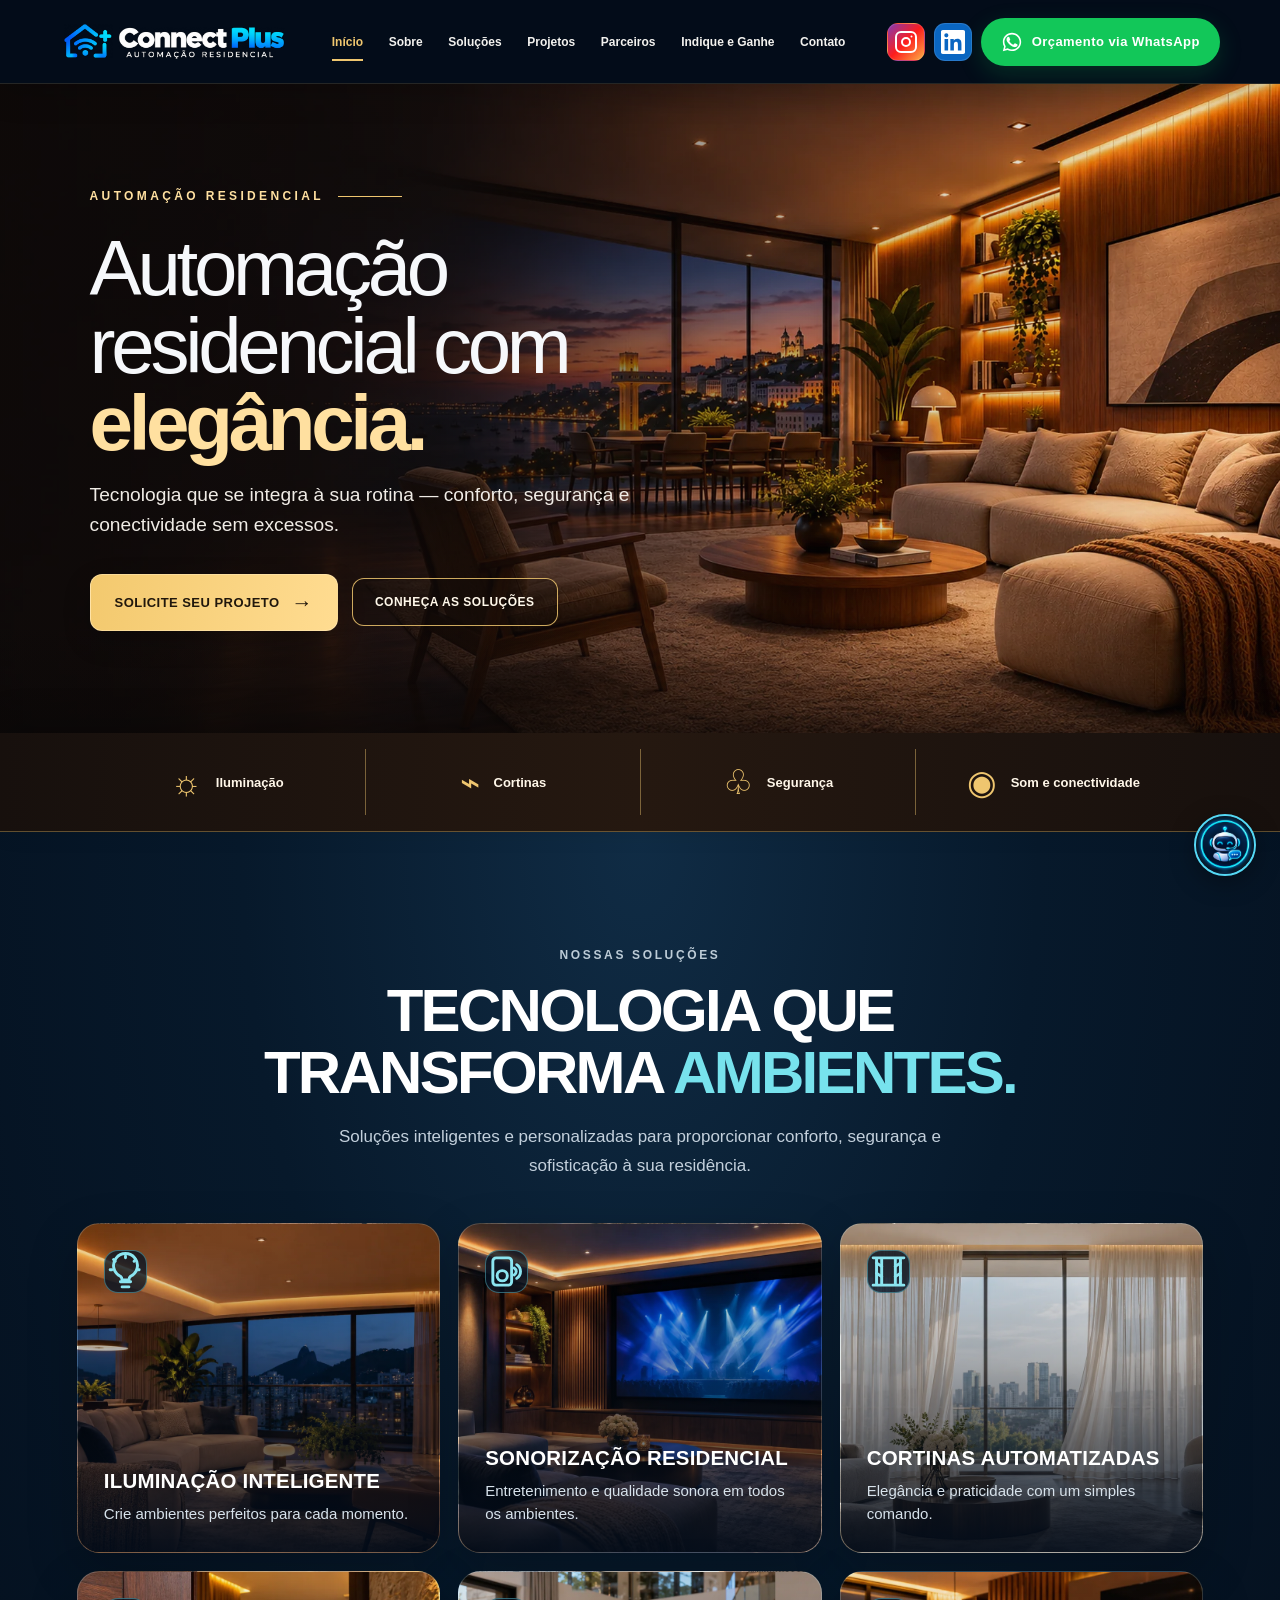
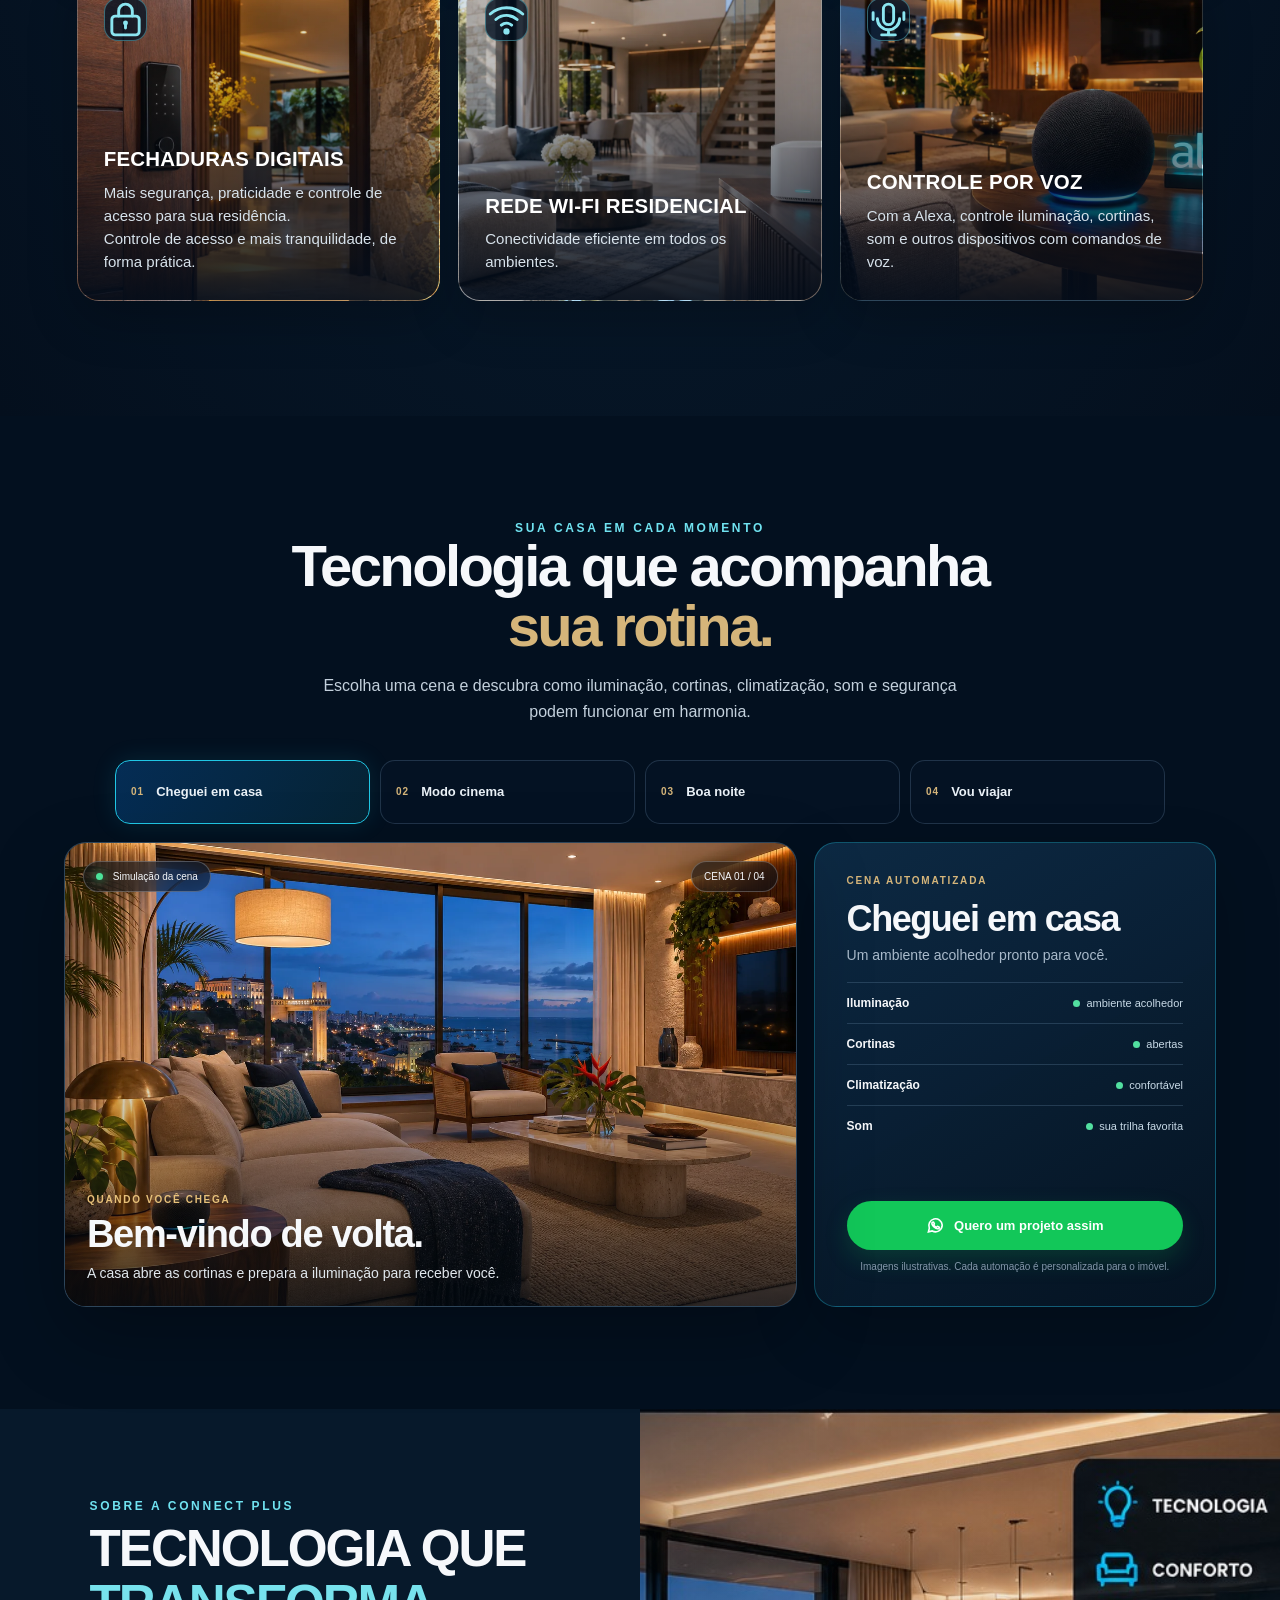
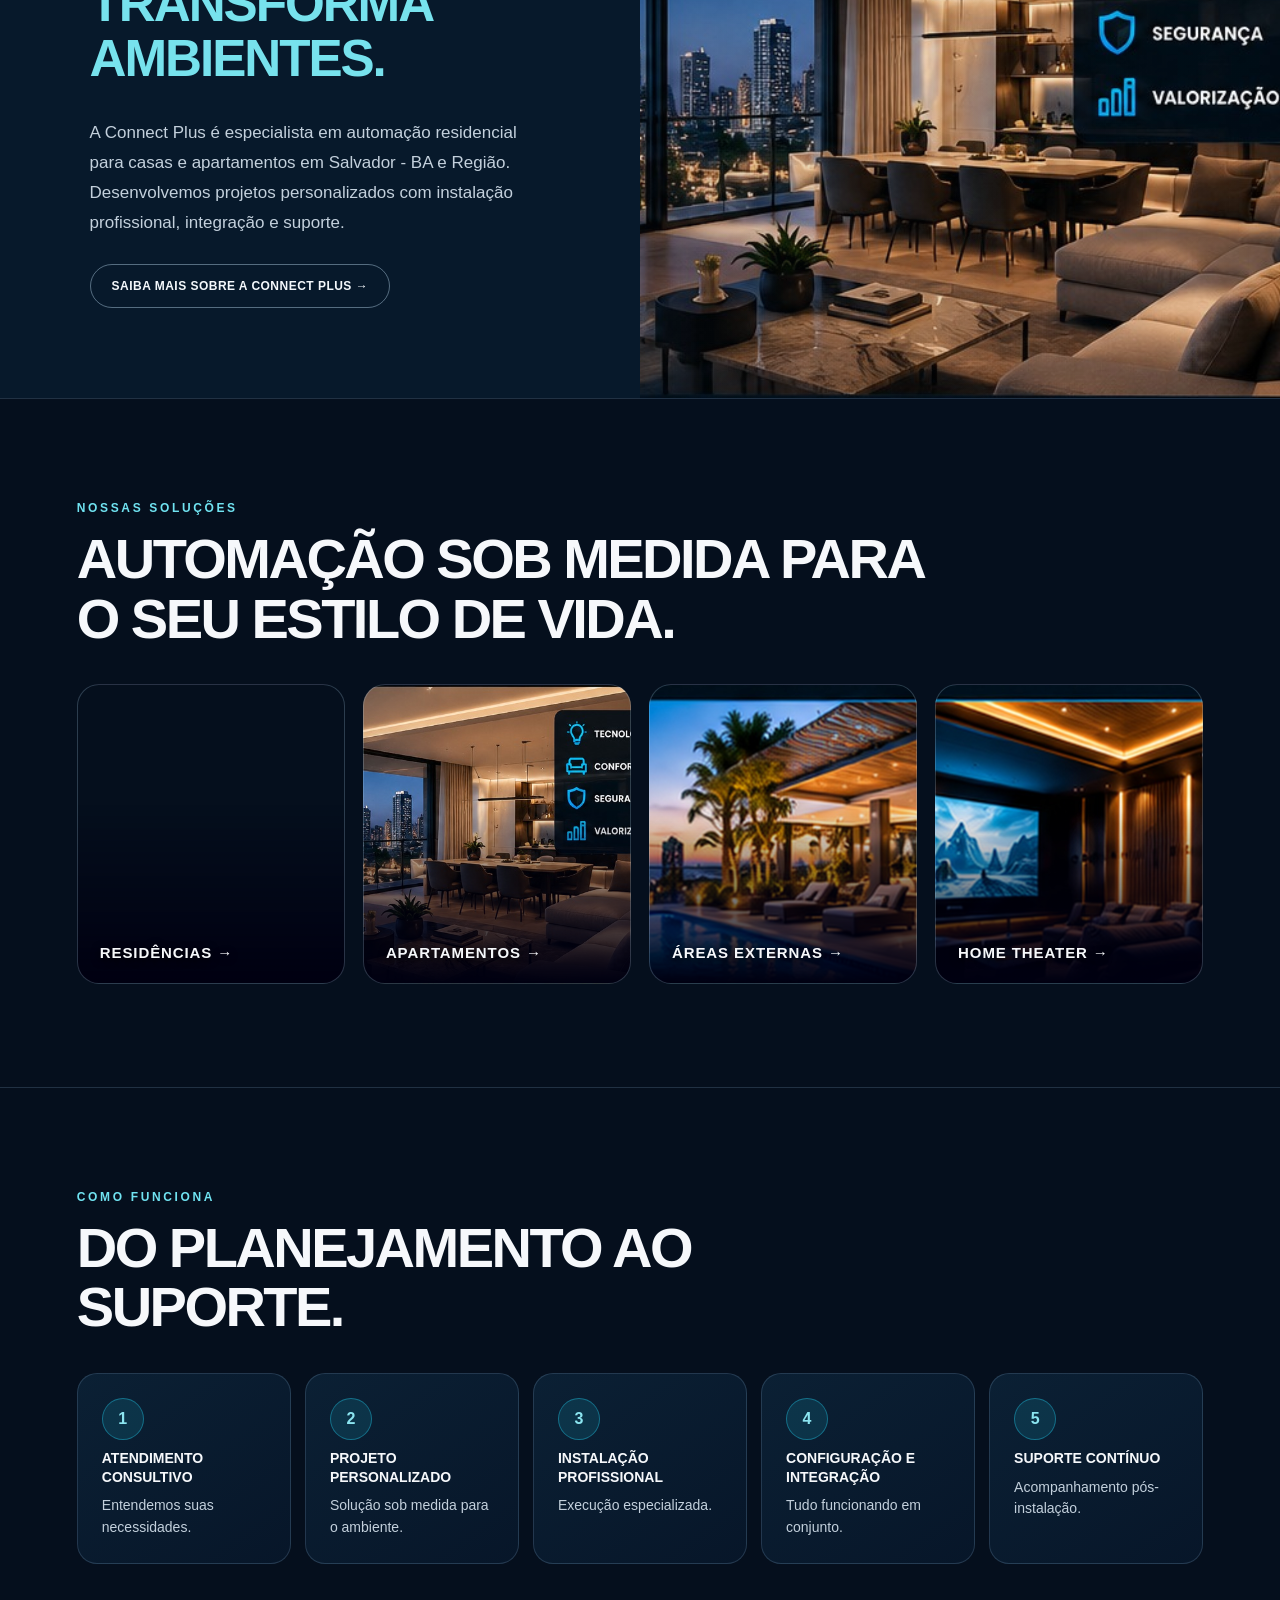
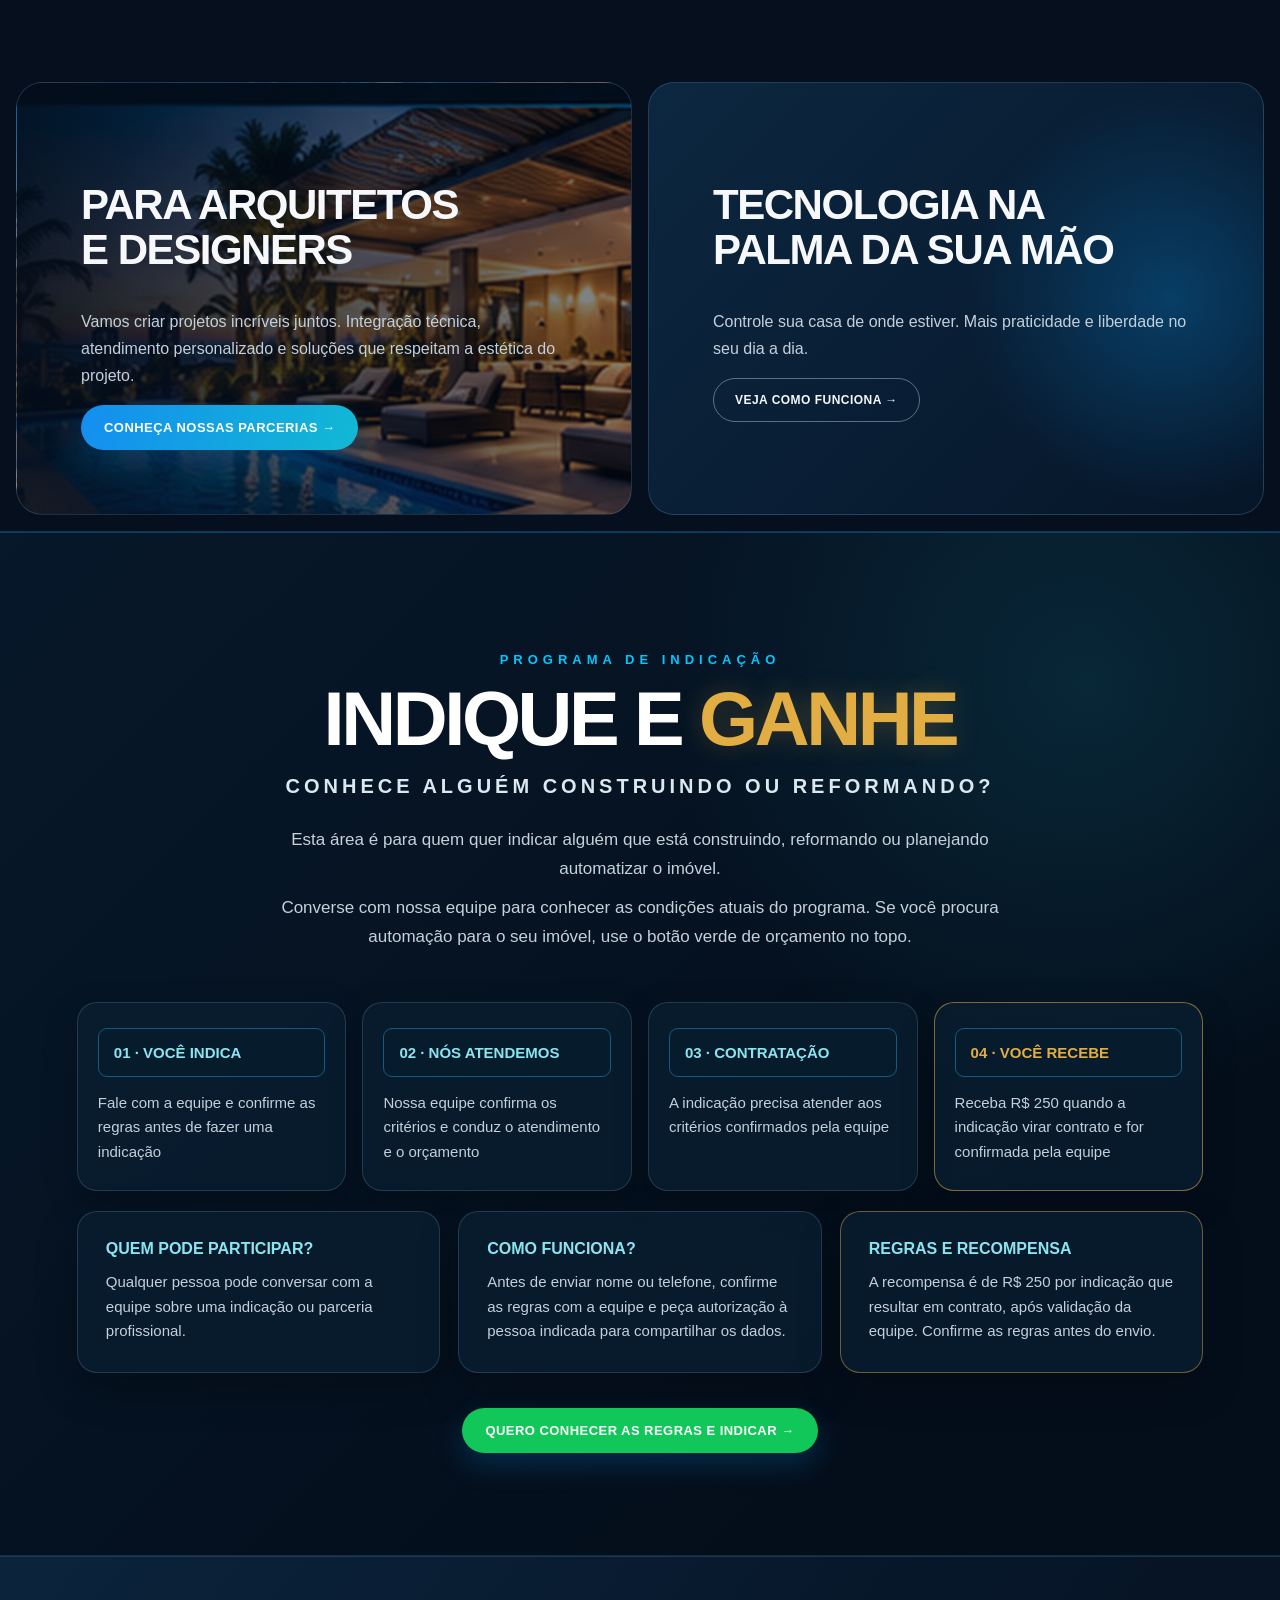
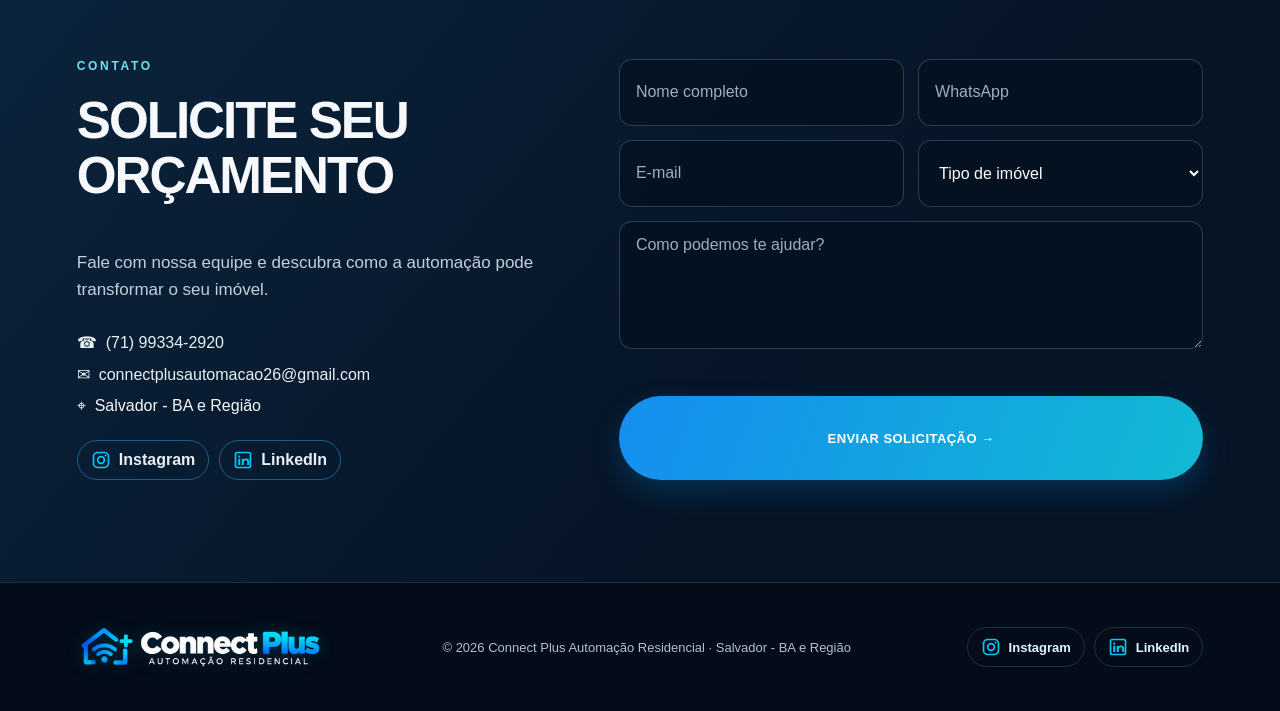
==== commit f5fc95f1: "Esclarece programa de indicação e recompensa de R$ 250" ====
--- a/index.html
+++ b/index.html
@@ -233,49 +233,49 @@
   <div class="referral-intro">
     <span class="eyebrow">PROGRAMA DE INDICAÇÃO</span>
     <h2>INDIQUE E <em>GANHE</em></h2>
-    <h3>TRANSFORME SEUS CONTATOS EM OPORTUNIDADES</h3>
-
-    <p>Conhece alguém que está construindo, reformando ou quer transformar a casa em uma casa inteligente?</p>
-
-    <p>Indique a Connect Plus e gere uma oportunidade de <strong>renda extra</strong>, enquanto ajuda pessoas a conquistarem mais conforto, segurança e tecnologia.</p>
+    <h3>CONHECE ALGUÉM CONSTRUINDO OU REFORMANDO?</h3>
+
+    <p>Esta área é para quem quer indicar alguém que está construindo, reformando ou planejando automatizar o imóvel.</p>
+
+    <p>Converse com nossa equipe para conhecer as condições atuais do programa. Se você procura automação para o seu imóvel, use o botão verde de orçamento no topo.</p>
   </div>
 
   <div class="refsteps referral-steps">
     <div>
       <b>01 · VOCÊ INDICA</b>
-      <span>Envie sua indicação pelo WhatsApp</span>
+      <span>Fale com a equipe e confirme as regras antes de fazer uma indicação</span>
     </div>
 
     <div>
       <b>02 · NÓS ATENDEMOS</b>
-      <span>Nossa equipe cuida do atendimento, orçamento e projeto</span>
-    </div>
-
-    <div>
-      <b>03 · PROJETO FECHADO</b>
-      <span>O cliente contrata a automação residencial com a Connect Plus</span>
+      <span>Nossa equipe confirma os critérios e conduz o atendimento e o orçamento</span>
+    </div>
+
+    <div>
+      <b>03 · CONTRATAÇÃO</b>
+      <span>A indicação precisa atender aos critérios confirmados pela equipe</span>
     </div>
 
     <div>
       <b>04 · VOCÊ RECEBE</b>
-      <span>Sua recompensa conforme as regras do programa</span>
+      <span>Receba R$ 250 quando a indicação virar contrato e for confirmada pela equipe</span>
     </div>
   </div>
 
   <div class="referral-info">
     <div>
       <h3>QUEM PODE PARTICIPAR?</h3>
-      <p>Corretores, arquitetos, designers, profissionais da construção e qualquer pessoa que queira indicar novos clientes.</p>
+      <p>Qualquer pessoa pode conversar com a equipe sobre uma indicação ou parceria profissional.</p>
     </div>
 
     <div>
       <h3>COMO FUNCIONA?</h3>
-      <p>Você envia a indicação pelo WhatsApp. A Connect Plus cuida do atendimento, orçamento e projeto.</p>
-    </div>
-
-    <div>
-      <h3>INDICAÇÃO QUE GERA OPORTUNIDADE</h3>
-      <p>Quando a indicação resultar em um projeto contratado, o parceiro recebe sua recompensa conforme as regras do programa.</p>
+      <p>Antes de enviar nome ou telefone, confirme as regras com a equipe e peça autorização à pessoa indicada para compartilhar os dados.</p>
+    </div>
+
+    <div>
+      <h3>REGRAS E RECOMPENSA</h3>
+      <p>A recompensa é de R$ 250 por indicação que resultar em contrato, após validação da equipe. Confirme as regras antes do envio.</p>
     </div>
   </div>
 
@@ -283,9 +283,9 @@
     class="btn large referral-cta whatsapp-btn"
     target="_blank"
     rel="noopener noreferrer"
-    href="https://wa.me/5571993342920?text=Olá!%20Quero%20participar%20do%20programa%20Indique%20e%20Ganhe%20da%20Connect%20Plus."
+    href="https://wa.me/5571993342920?text=Ol%C3%A1%21%20Quero%20conhecer%20as%20condi%C3%A7%C3%B5es%20atuais%20do%20programa%20de%20indica%C3%A7%C3%A3o."
   >
-    QUERO GANHAR COM MINHAS INDICAÇÕES →
+    QUERO CONHECER AS REGRAS E INDICAR →
   </a>
 </section>
 
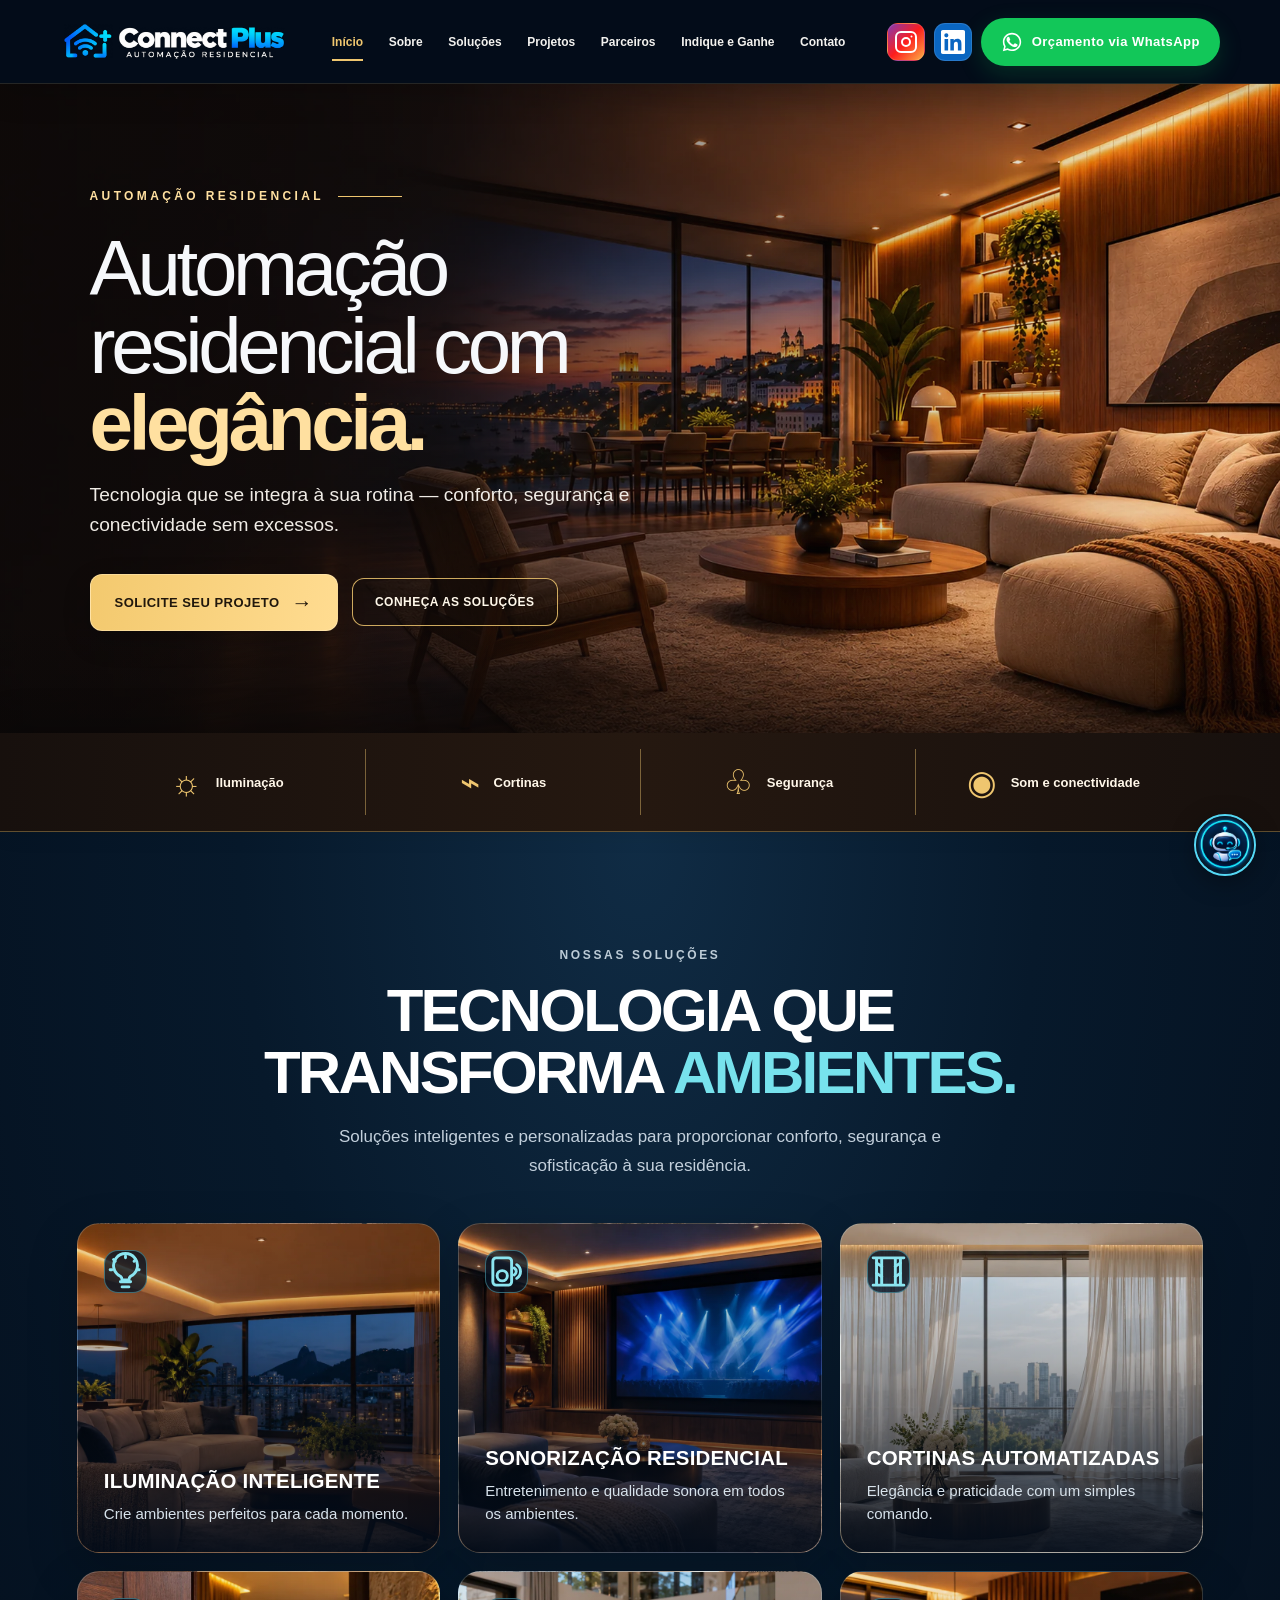
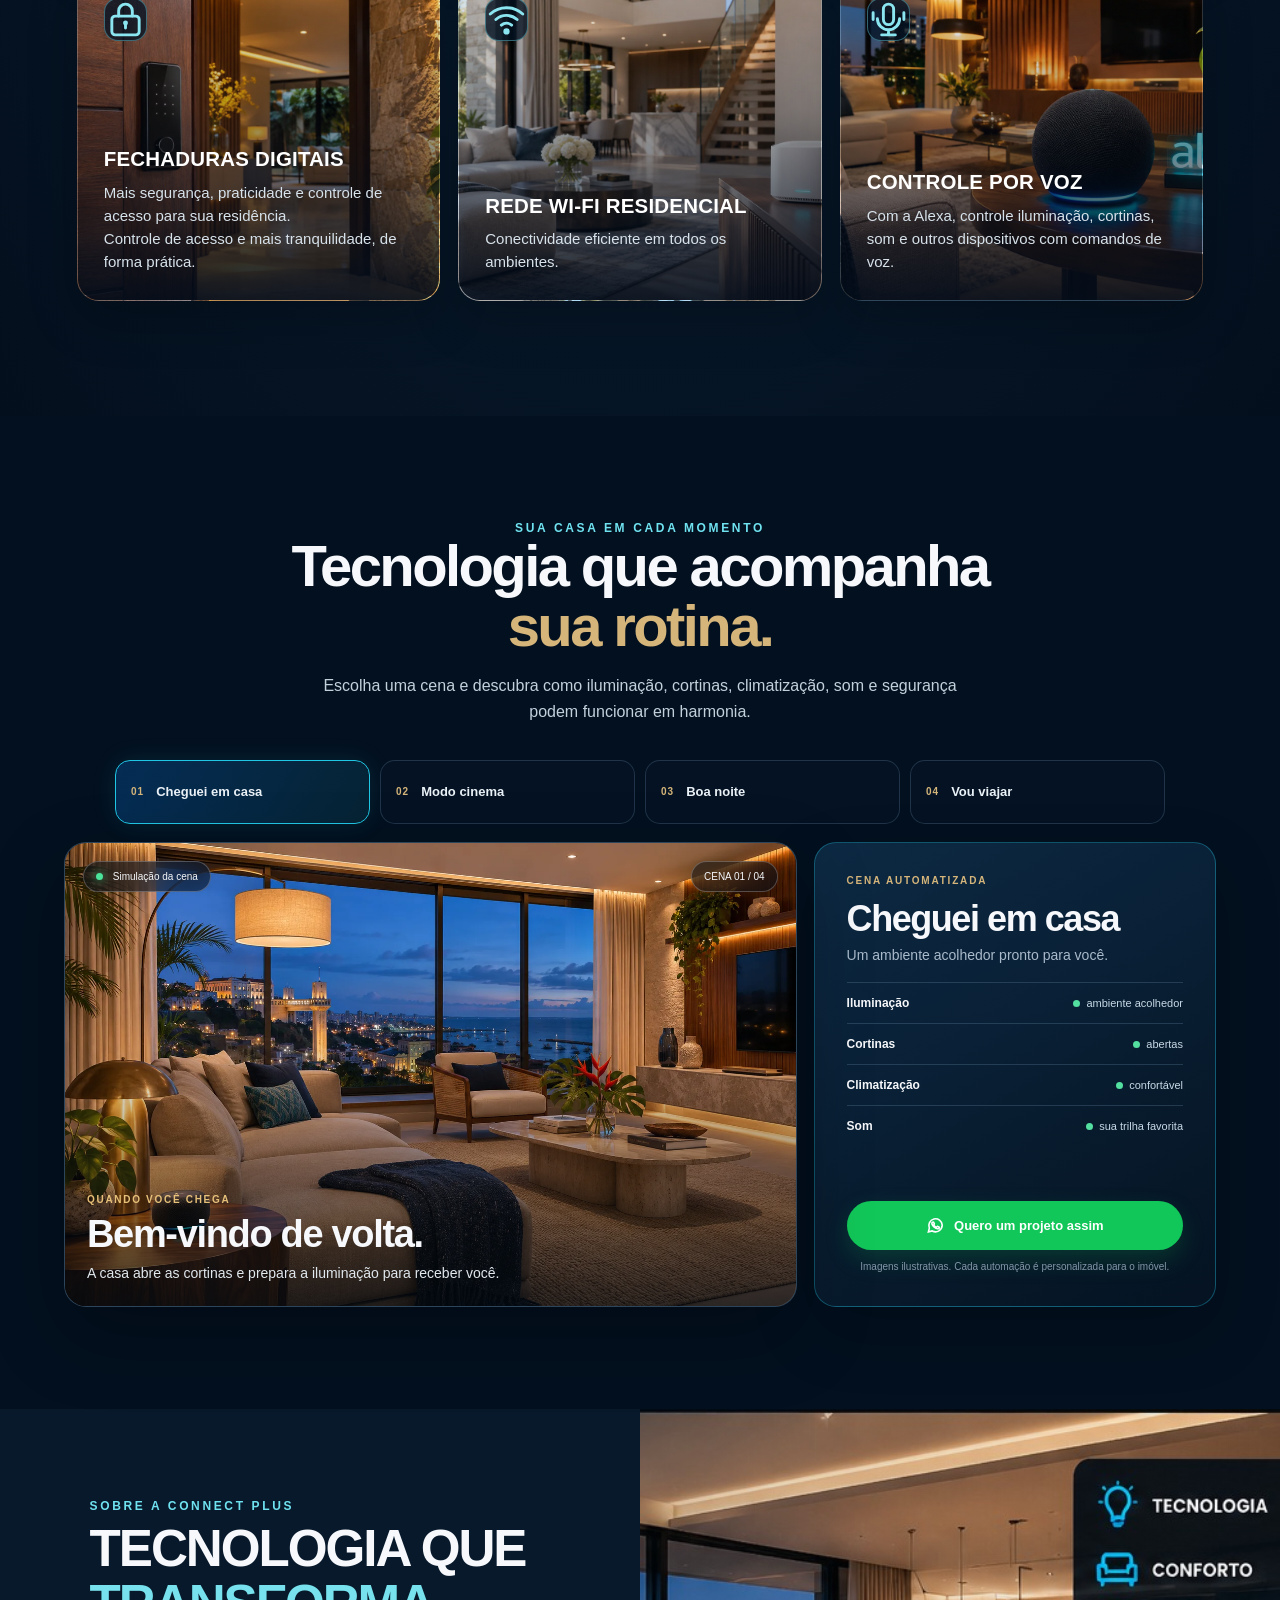
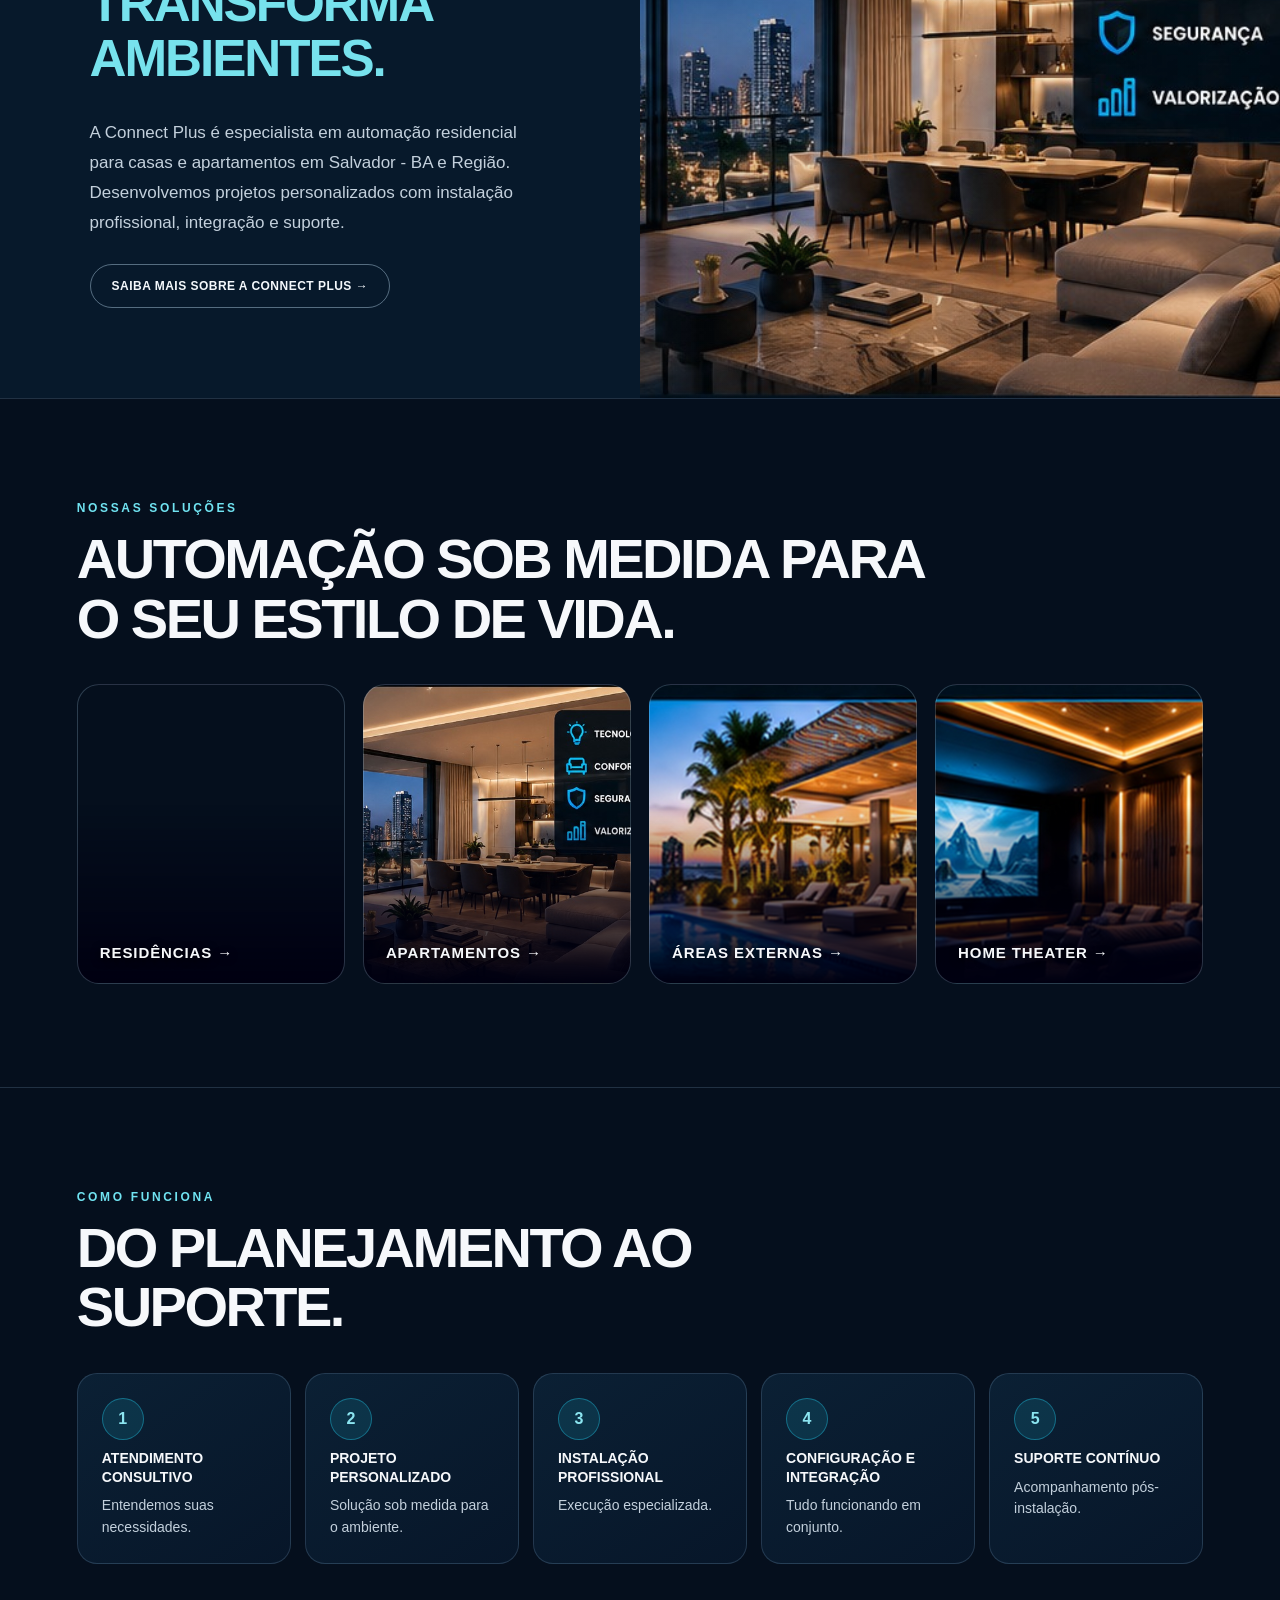
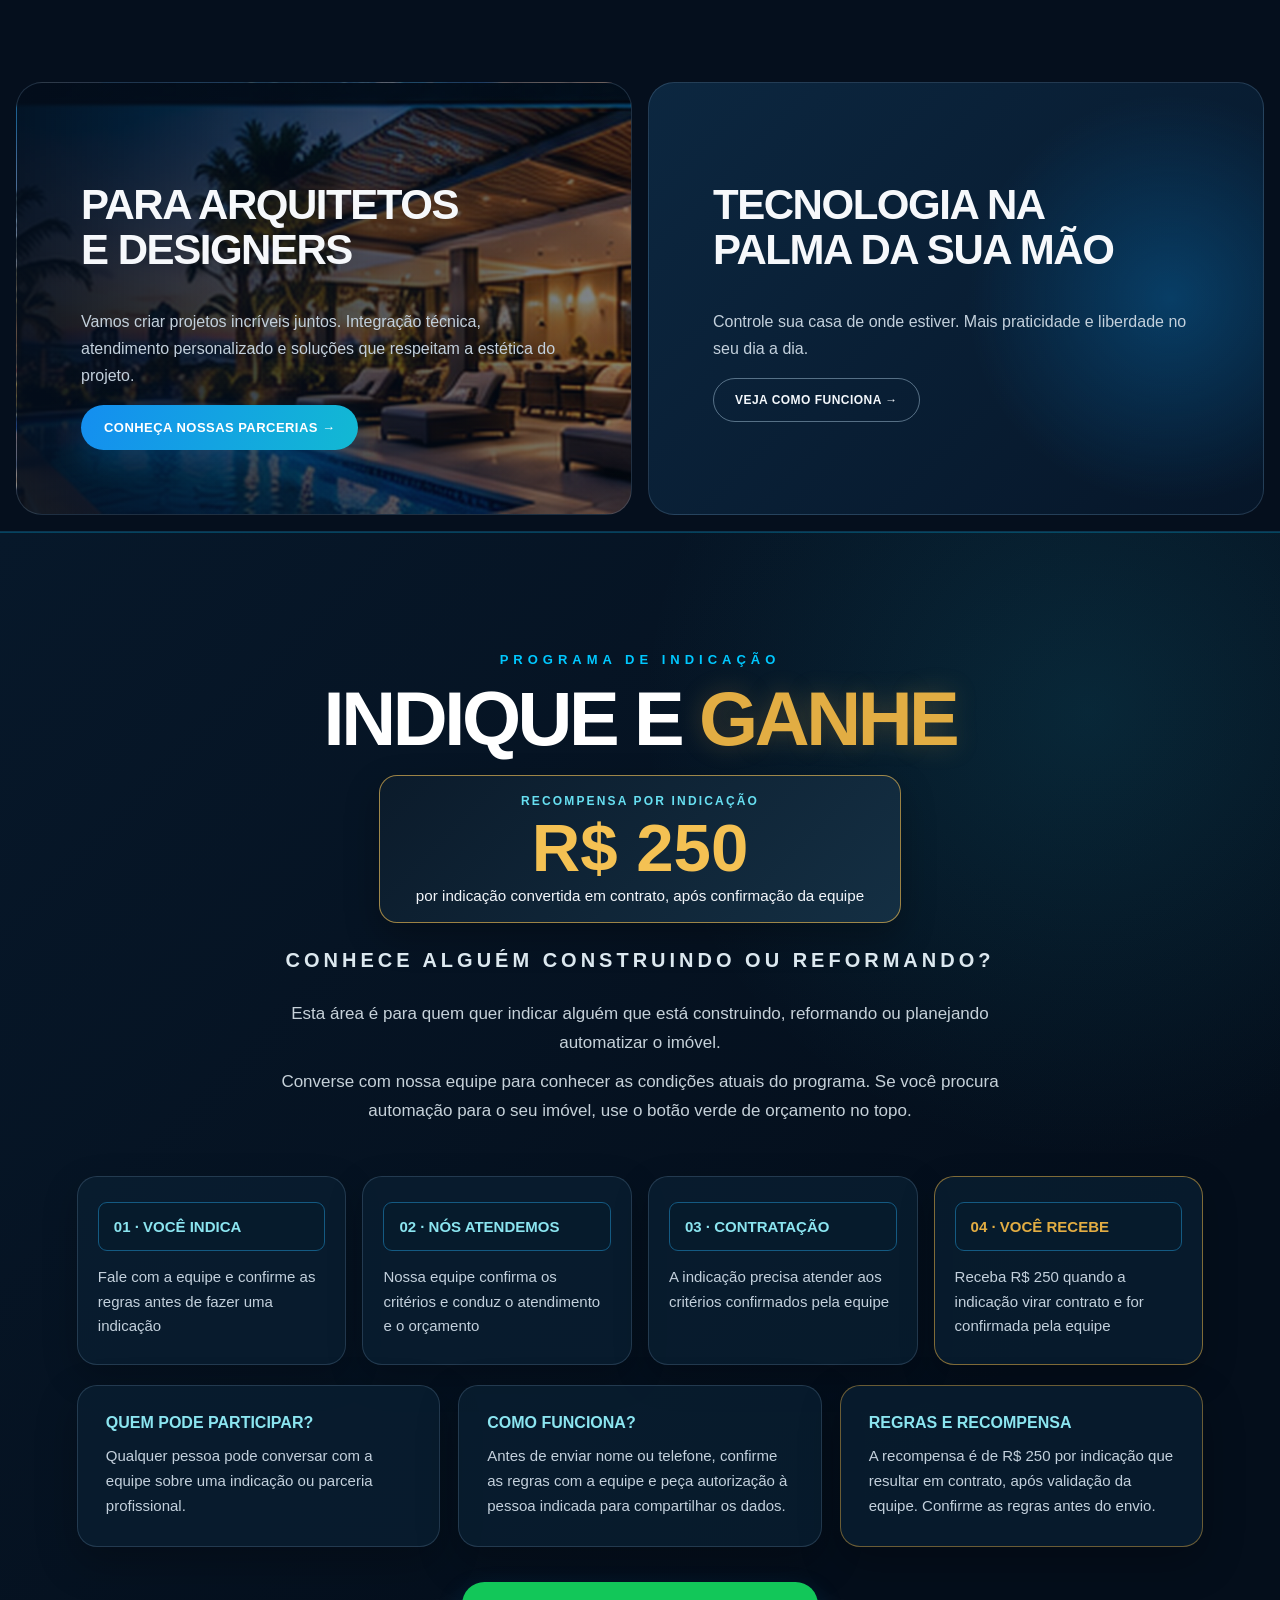
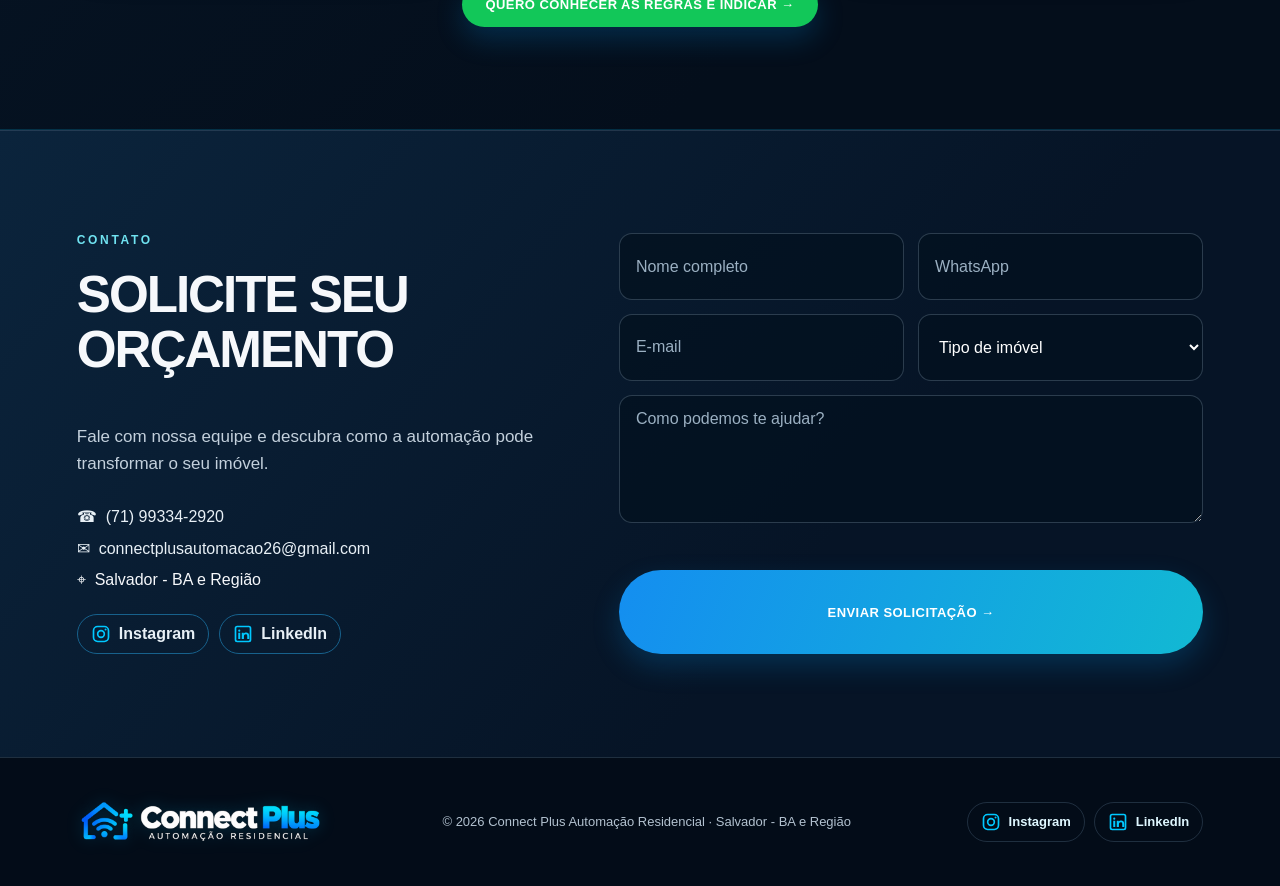
==== commit b10d7c6f: "Destaca recompensa de R$ 250 no programa de indicação" ====
--- a/index.html
+++ b/index.html
@@ -232,7 +232,7 @@
 <section class="referral referral-premium" id="indicacao">
   <div class="referral-intro">
     <span class="eyebrow">PROGRAMA DE INDICAÇÃO</span>
-    <h2>INDIQUE E <em>GANHE</em></h2>
+    <h2>INDIQUE E <em>GANHE</em></h2><div class="referral-reward-highlight" role="note" aria-label="Recompensa de R$ 250 por indicação convertida em contrato, após confirmação da equipe" style="display:flex;flex-direction:column;align-items:center;gap:6px;width:max-content;max-width:100%;margin:18px auto 26px;padding:18px 36px;border:1px solid rgba(244,193,83,.62);border-radius:18px;background:linear-gradient(135deg,#0b1b2b,#142f43);box-shadow:0 14px 34px rgba(0,0,0,.28);text-align:center"><span style="font-size:.75rem;font-weight:800;letter-spacing:.18em;color:#67dff1">RECOMPENSA POR INDICAÇÃO</span><strong style="font-size:clamp(2.6rem,8vw,4.2rem);line-height:1;color:#f4c153">R$ 250</strong><small style="font-size:.95rem;color:#f3f6fa">por indicação convertida em contrato, após confirmação da equipe</small></div>
     <h3>CONHECE ALGUÉM CONSTRUINDO OU REFORMANDO?</h3>
 
     <p>Esta área é para quem quer indicar alguém que está construindo, reformando ou planejando automatizar o imóvel.</p>
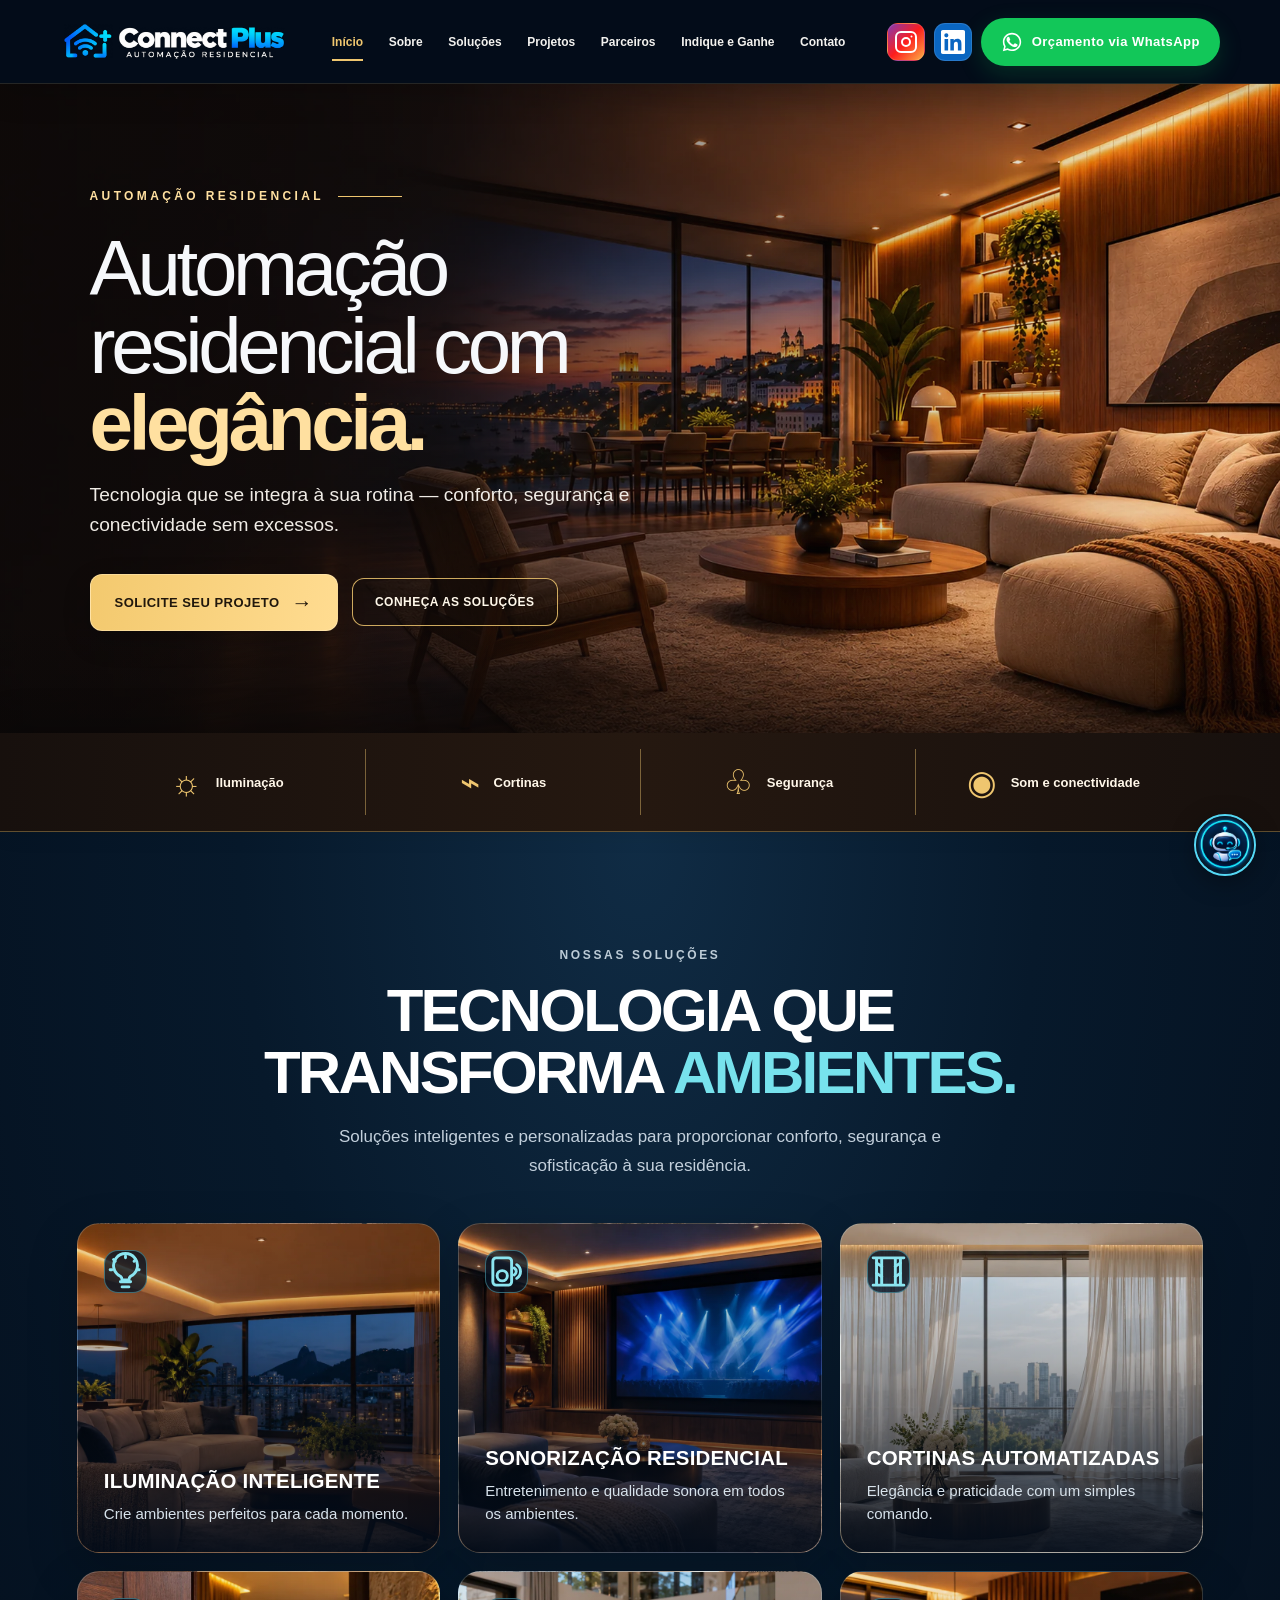
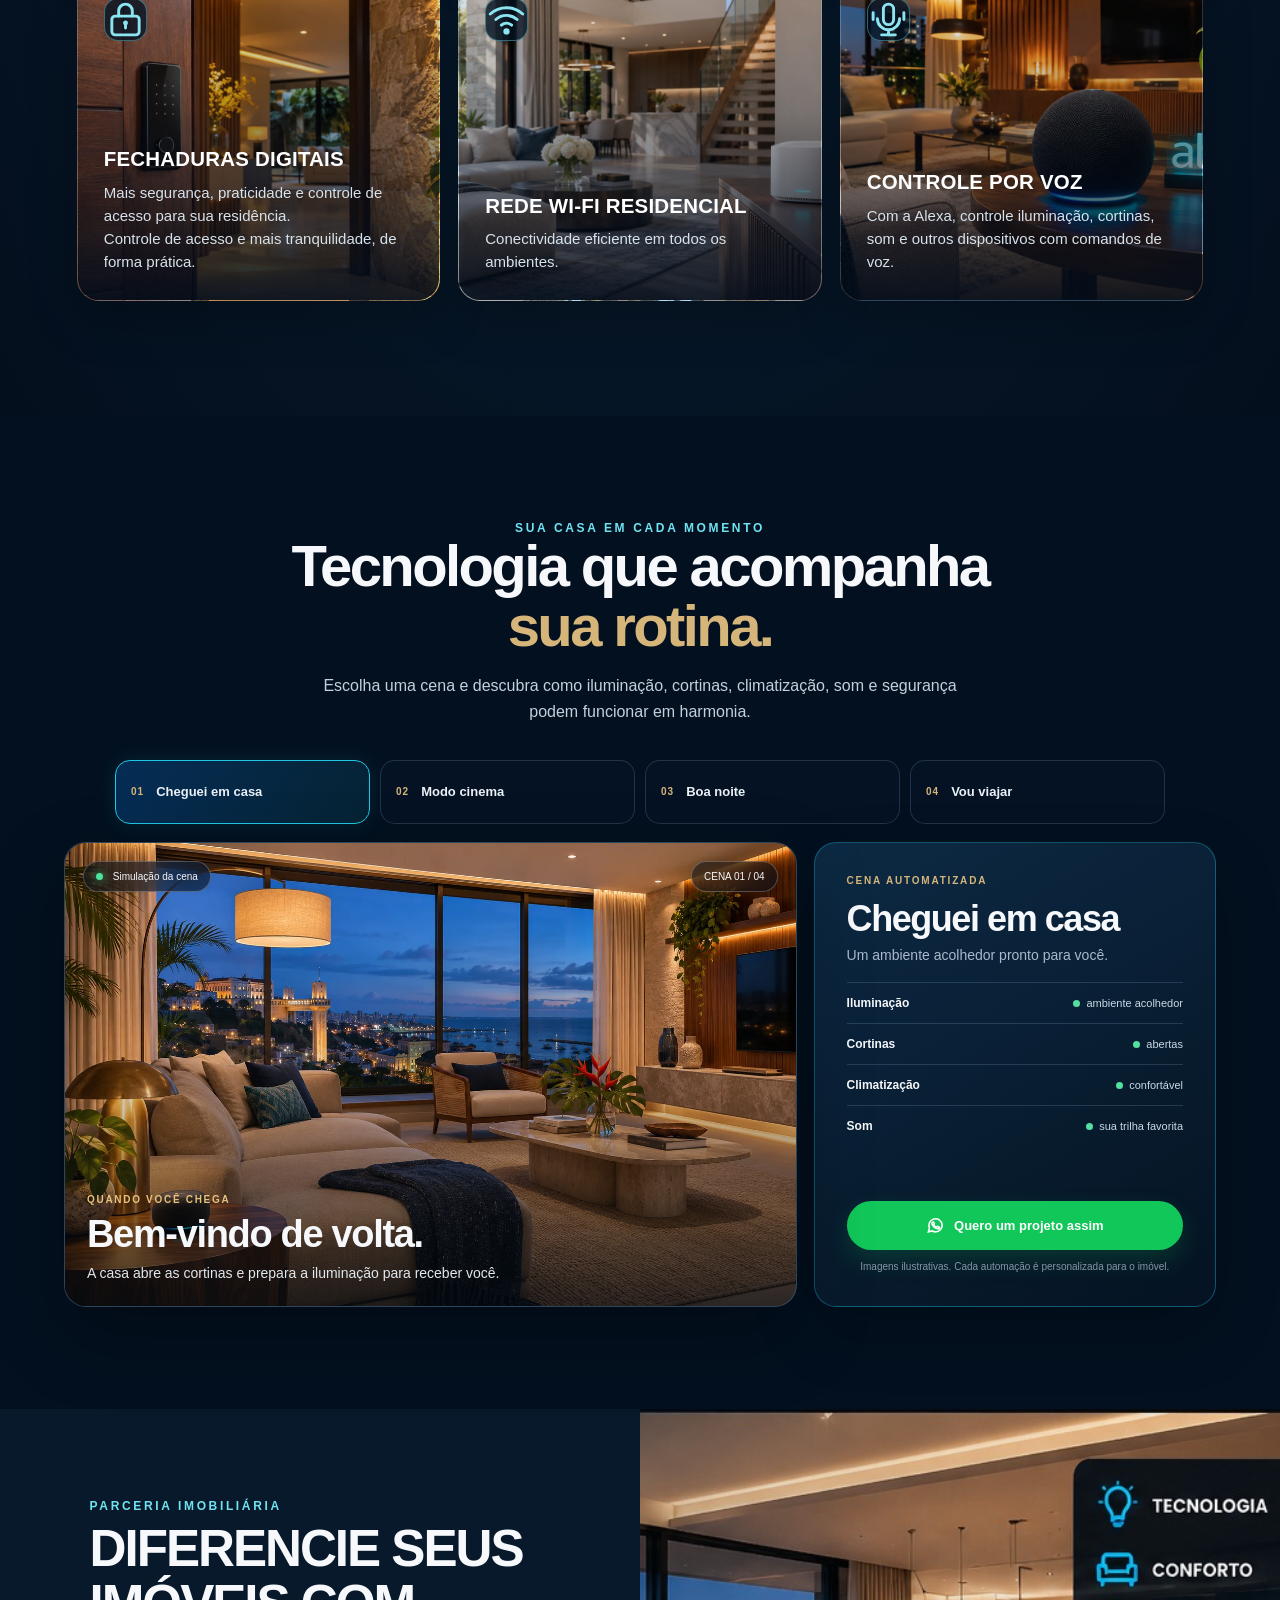
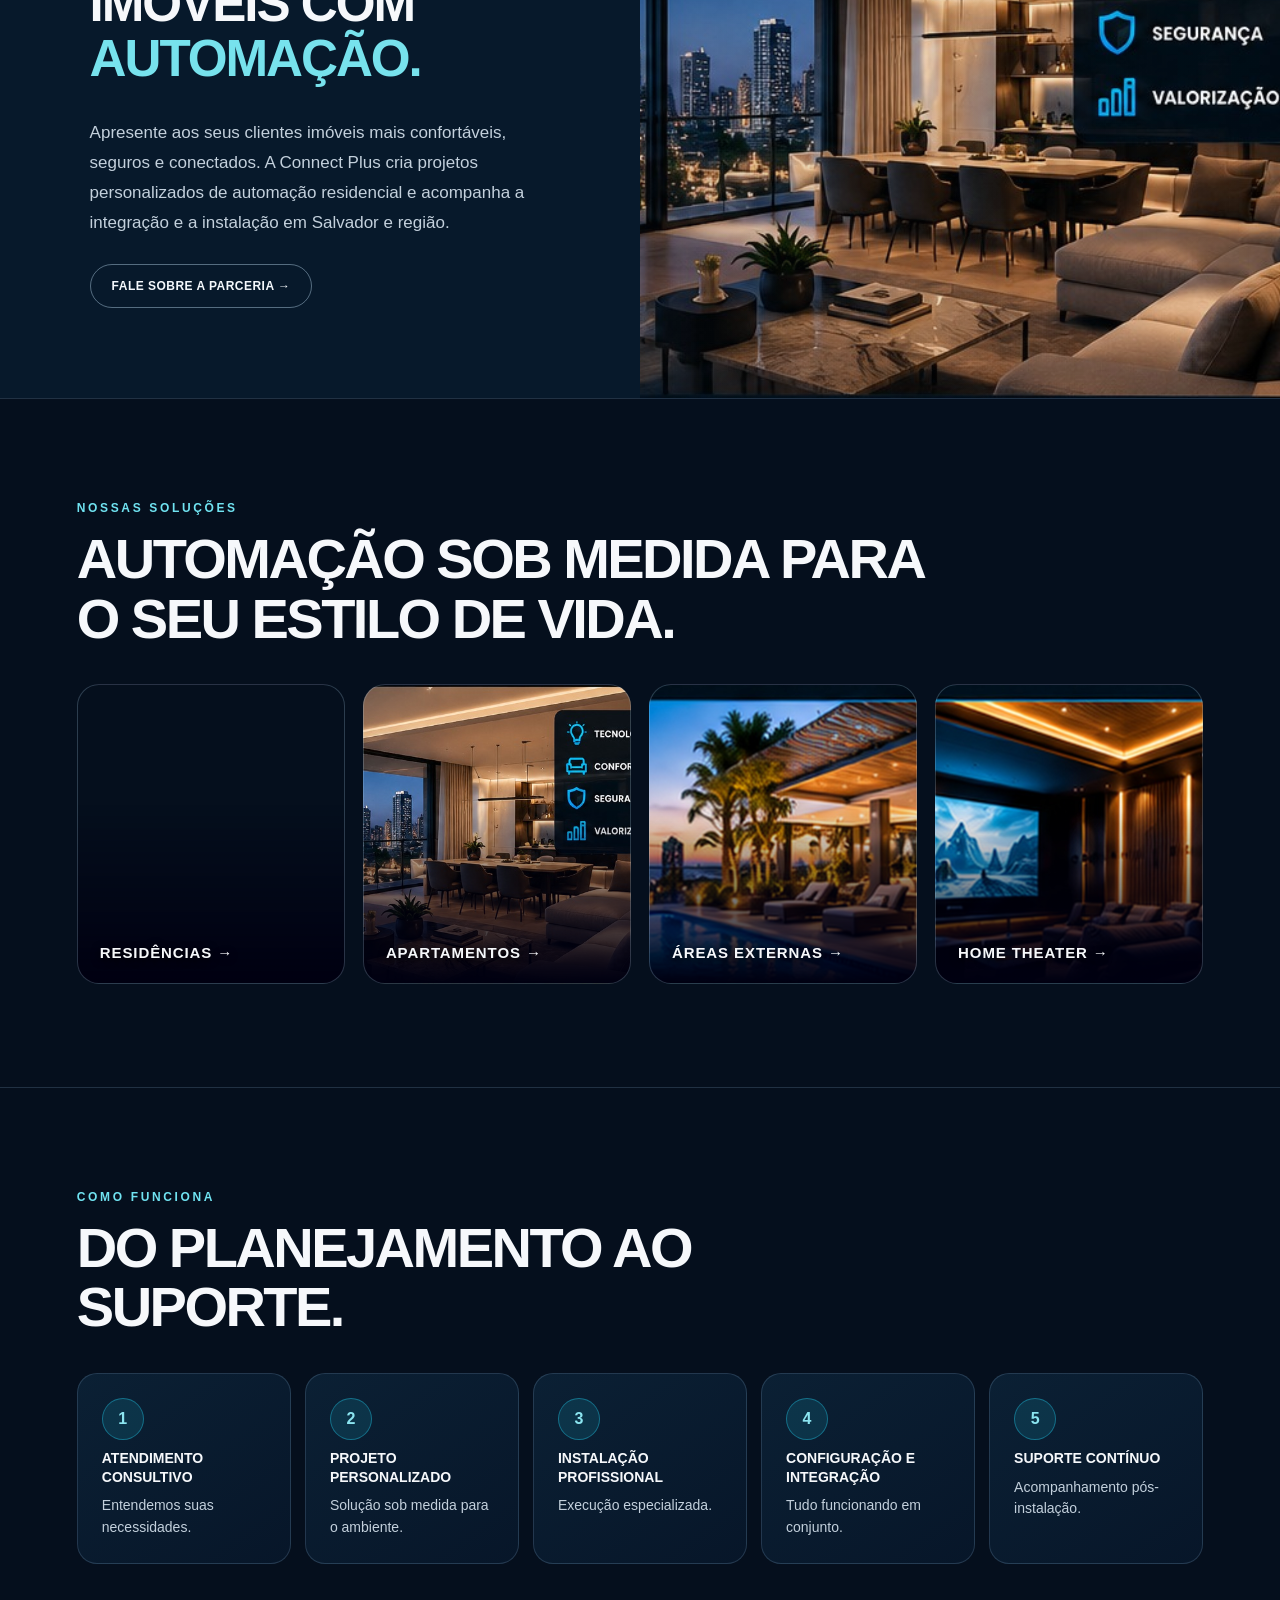
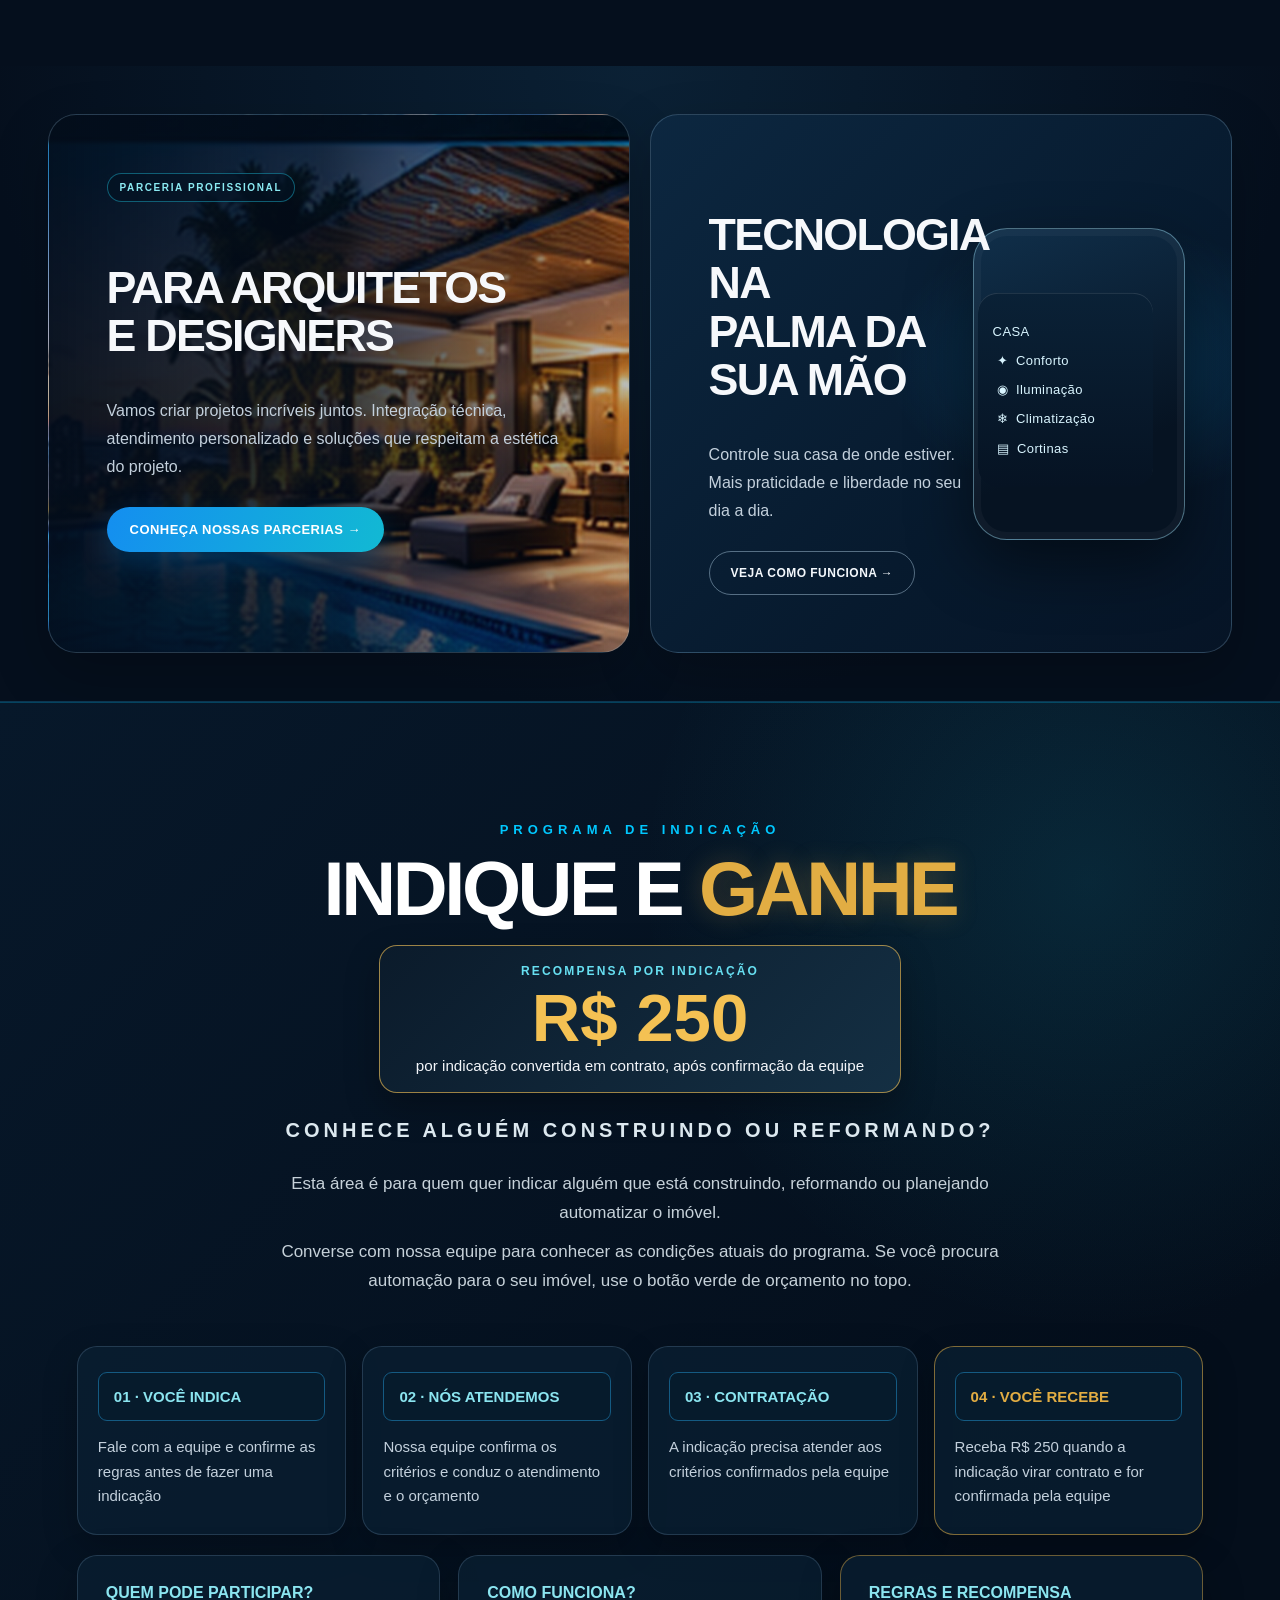
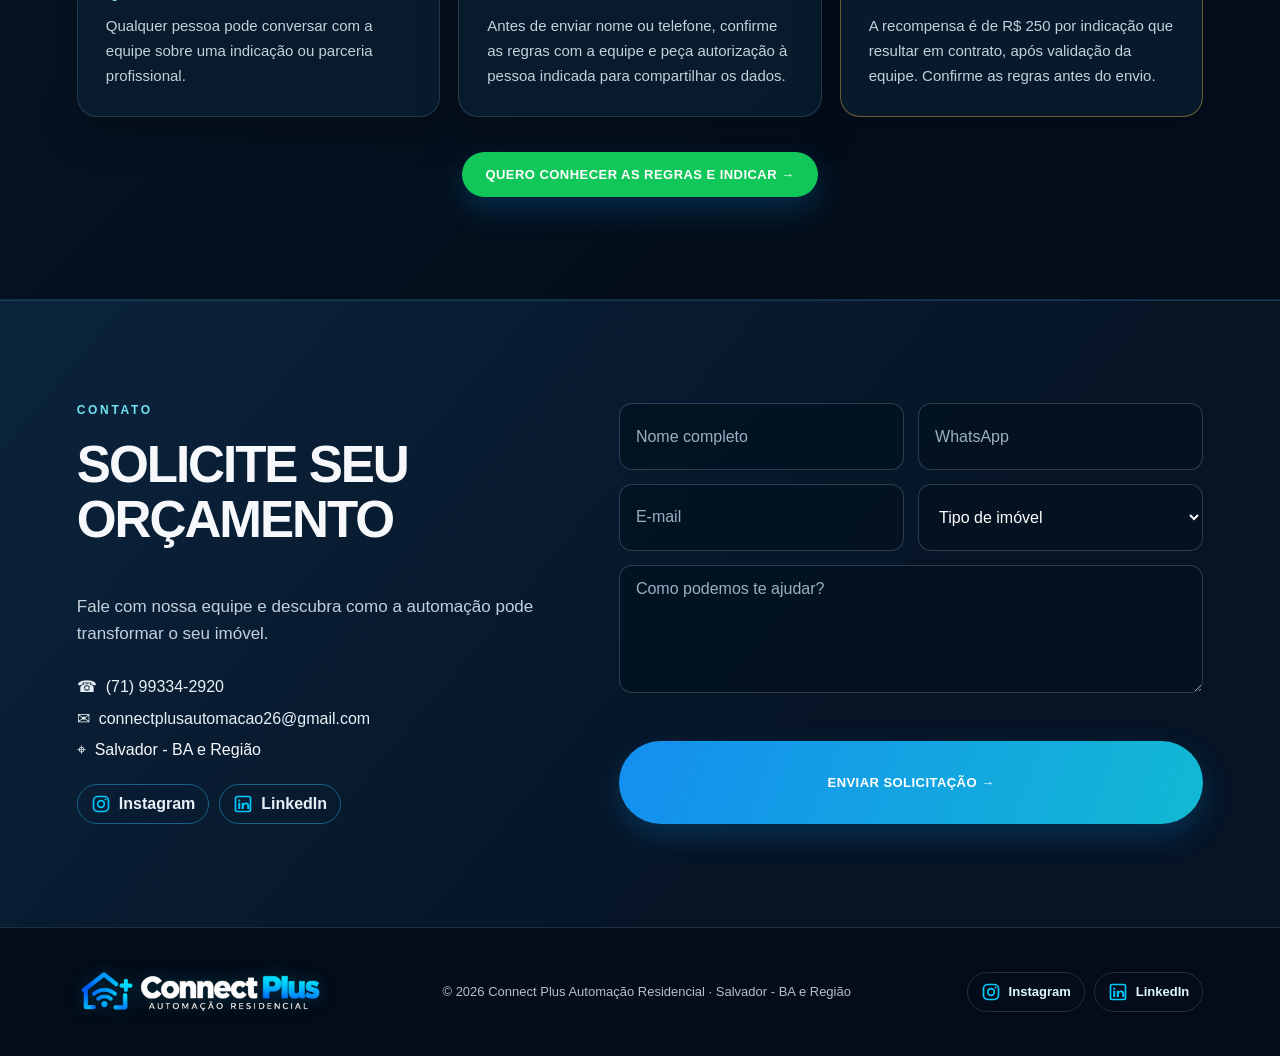
==== commit d33accf7: "Atualiza seção para parceria imobiliária" ====
--- a/index.html
+++ b/index.html
@@ -190,10 +190,10 @@
 </section>
 <section class="about" id="sobre">
  <div class="text">
-  <span class="eyebrow">SOBRE A CONNECT PLUS</span>
-  <h2>TECNOLOGIA QUE <em>TRANSFORMA AMBIENTES.</em></h2>
-  <p>A Connect Plus é especialista em automação residencial para casas e apartamentos em Salvador - BA e Região. Desenvolvemos projetos personalizados com instalação profissional, integração e suporte.</p>
-  <a class="outline" href="#contato">SAIBA MAIS SOBRE A CONNECT PLUS →</a>
+  <span class="eyebrow">PARCERIA IMOBILIÁRIA</span>
+  <h2>DIFERENCIE SEUS IMÓVEIS COM <em>AUTOMAÇÃO.</em></h2>
+  <p>Apresente aos seus clientes imóveis mais confortáveis, seguros e conectados. A Connect Plus cria projetos personalizados de automação residencial e acompanha a integração e a instalação em Salvador e região.</p>
+  <a class="outline" href="https://wa.me/5571993342920?text=Ol%C3%A1%2C%20sou%20corretor%28a%29%20de%20im%C3%B3veis%20e%20quero%20conhecer%20a%20parceria%20com%20a%20Connect%20Plus.">FALE SOBRE A PARCERIA →</a>
  </div>
  <div class="about-photo"></div>
 </section>
--- a/site-refresh.css
+++ b/site-refresh.css
@@ -1,164 +1,185 @@
-/* Connect Plus — renovação visual 2026 */
-:root{--cp-ink:#061426;--cp-deep:#03101f;--cp-panel:#0b2036;--cp-blue:#078df2;--cp-cyan:#20c7e5;--cp-gold:#d5b57a;--cp-white:#f6f8fb;--cp-muted:#c3d0dc;--cp-line:rgba(146,187,218,.2);--cp-radius:22px}
-html{scroll-padding-top:100px}
-body{background:var(--cp-deep);color:var(--cp-white);font-family:Inter,"Segoe UI",Arial,sans-serif;letter-spacing:0}
-::selection{background:rgba(32,199,229,.32);color:#fff}
-a:focus-visible,button:focus-visible,input:focus-visible,select:focus-visible,textarea:focus-visible{outline:3px solid var(--cp-cyan);outline-offset:3px}
-.header{min-height:88px;padding:8px clamp(18px,5vw,76px);background:rgba(4,17,33,.92);border-bottom:1px solid var(--cp-line);backdrop-filter:blur(18px);box-shadow:0 12px 30px rgba(0,0,0,.16)}
-.header .logo img{width:clamp(190px,18vw,250px);height:64px;filter:none}
-.header nav{gap:clamp(9px,1.15vw,20px)}
-.header nav a{font-size:13px;font-weight:600;color:#d9e5ef;transition:color .2s ease}
-.header nav a:hover{color:var(--cp-cyan)}
-.header-actions{gap:9px}
-.header-social{width:38px;height:38px;border:1px solid rgba(255,255,255,.12)}
-.header-actions .whatsapp-btn{padding:13px 17px;border-radius:999px;box-shadow:0 10px 24px rgba(18,199,89,.18)}
-.hero{min-height:690px;height:min(78vh,790px);display:flex;align-items:center;background-image:linear-gradient(90deg,rgba(3,13,27,.96) 0%,rgba(3,13,27,.78) 38%,rgba(3,13,27,.18) 75%,rgba(3,13,27,.08) 100%),url('connectplus-hero-2026.webp');background-position:center;background-size:cover;border-bottom:1px solid var(--cp-line)}
-.hero::after{content:"";position:absolute;inset:auto 0 0;height:180px;background:linear-gradient(0deg,rgba(3,13,27,.75),transparent);pointer-events:none}
-.hero-content{position:relative;z-index:1;width:min(100%,780px);padding:80px clamp(22px,7vw,104px);max-width:900px}
-.hero .eyebrow,.eyebrow{font-size:12px;letter-spacing:.22em;color:#70e3f1}
-.hero h1{max-width:770px;margin:22px 0;font-size:clamp(42px,6vw,76px);line-height:1.01;letter-spacing:-.055em;font-weight:700;text-transform:none}
-.hero h1 em{color:#77e2ed;font-style:normal}
-.hero p{max-width:590px;margin:0;color:#d4e0eb;font-size:clamp(17px,1.55vw,20px);line-height:1.65}
-.actions{align-items:center;gap:13px;margin-top:32px}
-.btn,.large{border-radius:999px;padding:15px 23px;font-size:13px;letter-spacing:.035em;background:linear-gradient(110deg,#148ef0,#12b9d3);color:#fff;box-shadow:0 12px 28px rgba(0,145,230,.22);transition:transform .2s ease,filter .2s ease,box-shadow .2s ease}
-.btn:hover{transform:translateY(-2px);filter:brightness(1.08);box-shadow:0 16px 34px rgba(0,145,230,.3)}
-.hero .outline,.outline{border-color:rgba(193,225,245,.42);color:#f4f8fc;border-radius:999px;padding:14px 21px;font-size:12px;letter-spacing:.04em;transition:border-color .2s ease,background .2s ease}
-.hero .outline:hover,.outline:hover{border-color:var(--cp-cyan);background:rgba(14,43,63,.62)}
-.hero .hero-wa{background:#12b95c!important}
-#solucoes.services.services-premium{padding:clamp(76px,9vw,128px) clamp(18px,6vw,92px);background:radial-gradient(ellipse at 50% 0%,#102c45 0%,#07192b 44%,#040f1d 100%)}
-.services-premium .services-intro{max-width:850px;margin:0 auto 52px}
-.services-premium .services-intro .eyebrow{display:block;margin-bottom:16px}
-.services-premium .services-intro h2{font-size:clamp(34px,4.8vw,60px);letter-spacing:-.045em;line-height:1.04}
-.services-premium .services-intro h2 em{color:#77e2ed}
-.services-premium .services-intro p{font-size:17px;line-height:1.7;color:var(--cp-muted)}
-.services.services-premium .services-grid{max-width:1320px;gap:18px}
-.services.services-premium .services-grid>article.service-card{min-height:330px;border:1px solid rgba(175,216,239,.22);border-radius:var(--cp-radius);padding:26px;background-color:#0a1e31;box-shadow:0 18px 50px rgba(0,0,0,.22)}
-.services.services-premium .services-grid>article.service-card::before{background:linear-gradient(180deg,rgba(3,13,27,.04) 5%,rgba(3,13,27,.3) 42%,rgba(3,13,27,.93) 100%)}
-.services.services-premium .service-card .service-icon{border-color:rgba(112,227,241,.4);border-radius:14px;background:rgba(4,19,35,.78);color:#8be5f0}
-.services.services-premium .service-card h3{font-size:clamp(19px,1.6vw,23px);letter-spacing:.01em}
-.services.services-premium .service-card p{font-size:15px;color:#d7e2eb}
-.services.services-premium .services-cta{max-width:1050px;margin-top:42px;padding:36px 28px;border:1px solid var(--cp-line);border-radius:26px;background:linear-gradient(120deg,rgba(15,46,71,.9),rgba(5,21,37,.96));box-shadow:0 18px 45px rgba(0,0,0,.16)}
-.services.services-premium .services-cta h3{font-size:clamp(21px,2.4vw,30px);letter-spacing:-.02em}
-.services.services-premium .services-cta p{font-size:16px;color:var(--cp-muted)}
-.about{grid-template-columns:1fr 1fr;align-items:stretch;background:#07192b}
-.about .text{display:flex;flex-direction:column;justify-content:center;padding:clamp(44px,7vw,96px)}
-.about .text h2{font-size:clamp(34px,4vw,52px);line-height:1.08;letter-spacing:-.04em}
-.about .text h2 em{color:#77e2ed}
-.about .text p{max-width:620px;font-size:17px;line-height:1.75;color:var(--cp-muted)}
-.about .text .outline{align-self:flex-start;margin-top:10px}
-.about-photo{min-height:520px;background-image:linear-gradient(90deg,rgba(7,25,43,.12),transparent),url('apartamento-premium.jpg');background-position:center;background-size:cover}
-.solutions,.process{padding:clamp(72px,8vw,112px) clamp(18px,6vw,88px);background:#050f1d;border-top:1px solid var(--cp-line)}
-.solutions>.eyebrow,.process>.eyebrow{display:block;margin-bottom:14px}
-.solutions h2,.process h2{max-width:850px;margin:0 0 36px;font-size:clamp(34px,4.5vw,56px);line-height:1.06;letter-spacing:-.045em}
-.solution-grid{gap:18px}
-.solution-grid article{height:300px;border:1px solid rgba(175,216,239,.23);border-radius:var(--cp-radius);overflow:hidden;transition:transform .25s ease,border-color .25s ease,box-shadow .25s ease}
-.solution-grid article:hover{transform:translateY(-5px);border-color:rgba(112,227,241,.7);box-shadow:0 20px 42px rgba(0,0,0,.28)}
-.solution-grid b{left:22px;bottom:22px;font-size:15px;letter-spacing:.06em}
-.steps{gap:14px}
-.steps article{min-height:190px;padding:24px;border:1px solid var(--cp-line);border-radius:20px;background:linear-gradient(145deg,#0b2034,#071629);align-content:start;transition:transform .2s ease,border-color .2s ease}
-.steps article:hover{transform:translateY(-3px);border-color:rgba(112,227,241,.48)}
-.steps i{width:42px;height:42px;background:rgba(32,199,229,.13);border:1px solid rgba(32,199,229,.42);color:#8be5f0}
-.steps b{font-size:14px;line-height:1.35}
-.steps span{font-size:14px;line-height:1.55;color:var(--cp-muted)}
-.panels{gap:16px;padding:16px;background:#050f1d}
-.panels article{min-height:390px;padding:clamp(32px,5vw,68px);border:1px solid var(--cp-line);border-radius:26px;overflow:hidden}
-.panels h2{font-size:clamp(28px,3.5vw,42px);line-height:1.08;letter-spacing:-.035em}
-.panels p{max-width:520px;color:var(--cp-muted);font-size:16px;line-height:1.7}
-.panels .partner{background-image:linear-gradient(90deg,rgba(3,13,27,.94),rgba(3,13,27,.48)),url('areas-externas-premium.jpg')}
-.panels .phone{background:radial-gradient(circle at 85% 50%,rgba(8,96,155,.5),transparent 36%),linear-gradient(135deg,#0c2740,#061629)}
-.referral-premium{padding:clamp(70px,8vw,112px) clamp(18px,6vw,88px);background:radial-gradient(circle at 85% 15%,rgba(32,199,229,.12),transparent 30%),linear-gradient(135deg,#07182a,#040e1b 75%)}
-.referral-premium h2{letter-spacing:-.045em}
-.referral-steps>div,.referral-info>div{border-color:var(--cp-line);border-radius:20px;background:rgba(9,30,49,.8)}
-.referral-steps b,.referral-info h3{color:#8be5f0}
-.referral-steps span,.referral-info p{font-size:15px;line-height:1.65;color:var(--cp-muted)}
-.referral-cta{border:0;border-radius:999px;background:linear-gradient(110deg,#148ef0,#12b9d3);color:#fff!important;box-shadow:0 12px 28px rgba(0,145,230,.22)}
-.contact{grid-template-columns:minmax(0,.9fr) minmax(0,1.1fr);gap:clamp(28px,5vw,72px);padding:clamp(72px,8vw,112px) clamp(18px,6vw,88px);background:linear-gradient(130deg,#0b243c,#061426 65%);border-top:1px solid var(--cp-line)}
-.contact h2{font-size:clamp(34px,4vw,52px);line-height:1.07;letter-spacing:-.04em}
-.contact p{font-size:17px;color:var(--cp-muted)}
-.contact-info a{font-size:16px;color:#e8f0f6;transition:color .2s ease}
-.contact-info a:hover{color:#8be5f0}
-form{gap:14px}
-.form-grid{gap:14px}
-input,select,textarea{min-height:50px;padding:14px 16px;border:1px solid rgba(173,204,226,.23);border-radius:13px;background:rgba(3,17,31,.72);font:inherit;color:#fff}
-input::placeholder,textarea::placeholder{color:#9bb0c2}
-textarea{min-height:128px}
-form .btn{min-height:50px;cursor:pointer}
-footer{gap:24px;padding:28px clamp(18px,6vw,88px);border-top:1px solid var(--cp-line);background:#030c18;color:#b2c1cf;font-size:13px}
-.footer-social a{border-color:var(--cp-line);font-size:13px}
-@media(max-width:900px){
- .header{min-height:76px;padding:7px 15px;background:rgba(4,17,33,.96)}
- .header .logo img{width:clamp(135px,32vw,190px);height:52px}
- .header nav.menu-open{padding:10px 0 6px;border-top:1px solid var(--cp-line)}
- .header nav a{border-color:rgba(146,187,218,.14)}
- .hero{min-height:600px;height:auto;background-position:61% center}
- .hero-content{padding:76px 24px 86px}
- .hero h1{max-width:650px;font-size:clamp(40px,8.4vw,66px)}
- .hero p{font-size:17px}
- .services.services-premium .services-grid{gap:14px}
- .services.services-premium .services-grid>article.service-card{min-height:290px}
- .about{grid-template-columns:1fr}
- .about-photo{order:2;min-height:360px}
- .panels{grid-template-columns:1fr;padding:12px}
- .steps{grid-template-columns:repeat(2,minmax(0,1fr))}
- .contact{grid-template-columns:1fr}
-}
-@media(max-width:560px){
- .hero{min-height:570px;background-position:64% center}
- .hero-content{padding:62px 20px 78px}
- .hero h1{font-size:clamp(36px,10vw,48px);line-height:1.03}
- .hero p{font-size:16px}
- .actions{align-items:stretch;gap:11px}
- .actions a{width:100%;max-width:360px;text-align:center}
- #solucoes.services.services-premium{padding:66px 16px}
- .services.services-premium .services-grid{grid-template-columns:1fr;gap:14px}
- .services.services-premium .services-grid>article.service-card{min-height:270px}
- .about .text{padding:58px 22px}
- .about-photo{min-height:300px}
- .solutions,.process{padding:64px 18px}
- .solution-grid{grid-template-columns:1fr}
- .solution-grid article{height:250px}
- .steps{grid-template-columns:1fr}
- .steps article{min-height:150px}
- .panels article{min-height:330px;padding:34px 24px}
- .referral-premium{padding:64px 18px}
- .contact{padding:64px 18px}
-}
+/* Connect Plus — renovação visual 2026 */
+:root{--cp-ink:#061426;--cp-deep:#03101f;--cp-panel:#0b2036;--cp-blue:#078df2;--cp-cyan:#20c7e5;--cp-gold:#d5b57a;--cp-white:#f6f8fb;--cp-muted:#c3d0dc;--cp-line:rgba(146,187,218,.2);--cp-radius:22px}
+html{scroll-padding-top:100px}
+body{background:var(--cp-deep);color:var(--cp-white);font-family:Inter,"Segoe UI",Arial,sans-serif;letter-spacing:0}
+::selection{background:rgba(32,199,229,.32);color:#fff}
+a:focus-visible,button:focus-visible,input:focus-visible,select:focus-visible,textarea:focus-visible{outline:3px solid var(--cp-cyan);outline-offset:3px}
+.header{min-height:88px;padding:8px clamp(18px,5vw,76px);background:rgba(4,17,33,.92);border-bottom:1px solid var(--cp-line);backdrop-filter:blur(18px);box-shadow:0 12px 30px rgba(0,0,0,.16)}
+.header .logo img{width:clamp(190px,18vw,250px);height:64px;filter:none}
+.header nav{gap:clamp(9px,1.15vw,20px)}
+.header nav a{font-size:13px;font-weight:600;color:#d9e5ef;transition:color .2s ease}
+.header nav a:hover{color:var(--cp-cyan)}
+.header-actions{gap:9px}
+.header-social{width:38px;height:38px;border:1px solid rgba(255,255,255,.12)}
+.header-actions .whatsapp-btn{padding:13px 17px;border-radius:999px;box-shadow:0 10px 24px rgba(18,199,89,.18)}
+.hero{min-height:690px;height:min(78vh,790px);display:flex;align-items:center;background-image:linear-gradient(90deg,rgba(3,13,27,.96) 0%,rgba(3,13,27,.78) 38%,rgba(3,13,27,.18) 75%,rgba(3,13,27,.08) 100%),url('connectplus-hero-2026.webp');background-position:center;background-size:cover;border-bottom:1px solid var(--cp-line)}
+.hero::after{content:"";position:absolute;inset:auto 0 0;height:180px;background:linear-gradient(0deg,rgba(3,13,27,.75),transparent);pointer-events:none}
+.hero-content{position:relative;z-index:1;width:min(100%,780px);padding:80px clamp(22px,7vw,104px);max-width:900px}
+.hero .eyebrow,.eyebrow{font-size:12px;letter-spacing:.22em;color:#70e3f1}
+.hero h1{max-width:770px;margin:22px 0;font-size:clamp(42px,6vw,76px);line-height:1.01;letter-spacing:-.055em;font-weight:700;text-transform:none}
+.hero h1 em{color:#77e2ed;font-style:normal}
+.hero p{max-width:590px;margin:0;color:#d4e0eb;font-size:clamp(17px,1.55vw,20px);line-height:1.65}
+.actions{align-items:center;gap:13px;margin-top:32px}
+.btn,.large{border-radius:999px;padding:15px 23px;font-size:13px;letter-spacing:.035em;background:linear-gradient(110deg,#148ef0,#12b9d3);color:#fff;box-shadow:0 12px 28px rgba(0,145,230,.22);transition:transform .2s ease,filter .2s ease,box-shadow .2s ease}
+.btn:hover{transform:translateY(-2px);filter:brightness(1.08);box-shadow:0 16px 34px rgba(0,145,230,.3)}
+.hero .outline,.outline{border-color:rgba(193,225,245,.42);color:#f4f8fc;border-radius:999px;padding:14px 21px;font-size:12px;letter-spacing:.04em;transition:border-color .2s ease,background .2s ease}
+.hero .outline:hover,.outline:hover{border-color:var(--cp-cyan);background:rgba(14,43,63,.62)}
+.hero .hero-wa{background:#12b95c!important}
+#solucoes.services.services-premium{padding:clamp(76px,9vw,128px) clamp(18px,6vw,92px);background:radial-gradient(ellipse at 50% 0%,#102c45 0%,#07192b 44%,#040f1d 100%)}
+.services-premium .services-intro{max-width:850px;margin:0 auto 52px}
+.services-premium .services-intro .eyebrow{display:block;margin-bottom:16px}
+.services-premium .services-intro h2{font-size:clamp(34px,4.8vw,60px);letter-spacing:-.045em;line-height:1.04}
+.services-premium .services-intro h2 em{color:#77e2ed}
+.services-premium .services-intro p{font-size:17px;line-height:1.7;color:var(--cp-muted)}
+.services.services-premium .services-grid{max-width:1320px;gap:18px}
+.services.services-premium .services-grid>article.service-card{min-height:330px;border:1px solid rgba(175,216,239,.22);border-radius:var(--cp-radius);padding:26px;background-color:#0a1e31;box-shadow:0 18px 50px rgba(0,0,0,.22)}
+.services.services-premium .services-grid>article.service-card::before{background:linear-gradient(180deg,rgba(3,13,27,.04) 5%,rgba(3,13,27,.3) 42%,rgba(3,13,27,.93) 100%)}
+.services.services-premium .service-card .service-icon{border-color:rgba(112,227,241,.4);border-radius:14px;background:rgba(4,19,35,.78);color:#8be5f0}
+.services.services-premium .service-card h3{font-size:clamp(19px,1.6vw,23px);letter-spacing:.01em}
+.services.services-premium .service-card p{font-size:15px;color:#d7e2eb}
+.services.services-premium .services-cta{max-width:1050px;margin-top:42px;padding:36px 28px;border:1px solid var(--cp-line);border-radius:26px;background:linear-gradient(120deg,rgba(15,46,71,.9),rgba(5,21,37,.96));box-shadow:0 18px 45px rgba(0,0,0,.16)}
+.services.services-premium .services-cta h3{font-size:clamp(21px,2.4vw,30px);letter-spacing:-.02em}
+.services.services-premium .services-cta p{font-size:16px;color:var(--cp-muted)}
+.about{grid-template-columns:1fr 1fr;align-items:stretch;background:#07192b}
+.about .text{display:flex;flex-direction:column;justify-content:center;padding:clamp(44px,7vw,96px)}
+.about .text h2{font-size:clamp(34px,4vw,52px);line-height:1.08;letter-spacing:-.04em}
+.about .text h2 em{color:#77e2ed}
+.about .text p{max-width:620px;font-size:17px;line-height:1.75;color:var(--cp-muted)}
+.about .text .outline{align-self:flex-start;margin-top:10px}
+.about-photo{min-height:520px;background-image:linear-gradient(90deg,rgba(7,25,43,.12),transparent),url('apartamento-premium.jpg');background-position:center;background-size:cover}
+.solutions,.process{padding:clamp(72px,8vw,112px) clamp(18px,6vw,88px);background:#050f1d;border-top:1px solid var(--cp-line)}
+.solutions>.eyebrow,.process>.eyebrow{display:block;margin-bottom:14px}
+.solutions h2,.process h2{max-width:850px;margin:0 0 36px;font-size:clamp(34px,4.5vw,56px);line-height:1.06;letter-spacing:-.045em}
+.solution-grid{gap:18px}
+.solution-grid article{height:300px;border:1px solid rgba(175,216,239,.23);border-radius:var(--cp-radius);overflow:hidden;transition:transform .25s ease,border-color .25s ease,box-shadow .25s ease}
+.solution-grid article:hover{transform:translateY(-5px);border-color:rgba(112,227,241,.7);box-shadow:0 20px 42px rgba(0,0,0,.28)}
+.solution-grid b{left:22px;bottom:22px;font-size:15px;letter-spacing:.06em}
+.steps{gap:14px}
+.steps article{min-height:190px;padding:24px;border:1px solid var(--cp-line);border-radius:20px;background:linear-gradient(145deg,#0b2034,#071629);align-content:start;transition:transform .2s ease,border-color .2s ease}
+.steps article:hover{transform:translateY(-3px);border-color:rgba(112,227,241,.48)}
+.steps i{width:42px;height:42px;background:rgba(32,199,229,.13);border:1px solid rgba(32,199,229,.42);color:#8be5f0}
+.steps b{font-size:14px;line-height:1.35}
+.steps span{font-size:14px;line-height:1.55;color:var(--cp-muted)}
+.panels{gap:16px;padding:16px;background:#050f1d}
+.panels article{min-height:390px;padding:clamp(32px,5vw,68px);border:1px solid var(--cp-line);border-radius:26px;overflow:hidden}
+.panels h2{font-size:clamp(28px,3.5vw,42px);line-height:1.08;letter-spacing:-.035em}
+.panels p{max-width:520px;color:var(--cp-muted);font-size:16px;line-height:1.7}
+.panels .partner{background-image:linear-gradient(90deg,rgba(3,13,27,.94),rgba(3,13,27,.48)),url('areas-externas-premium.jpg')}
+.panels .phone{background:radial-gradient(circle at 85% 50%,rgba(8,96,155,.5),transparent 36%),linear-gradient(135deg,#0c2740,#061629)}
+.referral-premium{padding:clamp(70px,8vw,112px) clamp(18px,6vw,88px);background:radial-gradient(circle at 85% 15%,rgba(32,199,229,.12),transparent 30%),linear-gradient(135deg,#07182a,#040e1b 75%)}
+.referral-premium h2{letter-spacing:-.045em}
+.referral-steps>div,.referral-info>div{border-color:var(--cp-line);border-radius:20px;background:rgba(9,30,49,.8)}
+.referral-steps b,.referral-info h3{color:#8be5f0}
+.referral-steps span,.referral-info p{font-size:15px;line-height:1.65;color:var(--cp-muted)}
+.referral-cta{border:0;border-radius:999px;background:linear-gradient(110deg,#148ef0,#12b9d3);color:#fff!important;box-shadow:0 12px 28px rgba(0,145,230,.22)}
+.contact{grid-template-columns:minmax(0,.9fr) minmax(0,1.1fr);gap:clamp(28px,5vw,72px);padding:clamp(72px,8vw,112px) clamp(18px,6vw,88px);background:linear-gradient(130deg,#0b243c,#061426 65%);border-top:1px solid var(--cp-line)}
+.contact h2{font-size:clamp(34px,4vw,52px);line-height:1.07;letter-spacing:-.04em}
+.contact p{font-size:17px;color:var(--cp-muted)}
+.contact-info a{font-size:16px;color:#e8f0f6;transition:color .2s ease}
+.contact-info a:hover{color:#8be5f0}
+form{gap:14px}
+.form-grid{gap:14px}
+input,select,textarea{min-height:50px;padding:14px 16px;border:1px solid rgba(173,204,226,.23);border-radius:13px;background:rgba(3,17,31,.72);font:inherit;color:#fff}
+input::placeholder,textarea::placeholder{color:#9bb0c2}
+textarea{min-height:128px}
+form .btn{min-height:50px;cursor:pointer}
+footer{gap:24px;padding:28px clamp(18px,6vw,88px);border-top:1px solid var(--cp-line);background:#030c18;color:#b2c1cf;font-size:13px}
+.footer-social a{border-color:var(--cp-line);font-size:13px}
+@media(max-width:900px){
+ .header{min-height:76px;padding:7px 15px;background:rgba(4,17,33,.96)}
+ .header .logo img{width:clamp(135px,32vw,190px);height:52px}
+ .header nav.menu-open{padding:10px 0 6px;border-top:1px solid var(--cp-line)}
+ .header nav a{border-color:rgba(146,187,218,.14)}
+ .hero{min-height:600px;height:auto;background-position:61% center}
+ .hero-content{padding:76px 24px 86px}
+ .hero h1{max-width:650px;font-size:clamp(40px,8.4vw,66px)}
+ .hero p{font-size:17px}
+ .services.services-premium .services-grid{gap:14px}
+ .services.services-premium .services-grid>article.service-card{min-height:290px}
+ .about{grid-template-columns:1fr}
+ .about-photo{order:2;min-height:360px}
+ .panels{grid-template-columns:1fr;padding:12px}
+ .steps{grid-template-columns:repeat(2,minmax(0,1fr))}
+ .contact{grid-template-columns:1fr}
+}
+@media(max-width:560px){
+ .hero{min-height:570px;background-position:64% center}
+ .hero-content{padding:62px 20px 78px}
+ .hero h1{font-size:clamp(36px,10vw,48px);line-height:1.03}
+ .hero p{font-size:16px}
+ .actions{align-items:stretch;gap:11px}
+ .actions a{width:100%;max-width:360px;text-align:center}
+ #solucoes.services.services-premium{padding:66px 16px}
+ .services.services-premium .services-grid{grid-template-columns:1fr;gap:14px}
+ .services.services-premium .services-grid>article.service-card{min-height:270px}
+ .about .text{padding:58px 22px}
+ .about-photo{min-height:300px}
+ .solutions,.process{padding:64px 18px}
+ .solution-grid{grid-template-columns:1fr}
+ .solution-grid article{height:250px}
+ .steps{grid-template-columns:1fr}
+ .steps article{min-height:150px}
+ .panels article{min-height:330px;padding:34px 24px}
+ .referral-premium{padding:64px 18px}
+ .contact{padding:64px 18px}
+}
 @media(prefers-reduced-motion:reduce){html{scroll-behavior:auto}.solution-grid article,.steps article,.btn{transition:none}}
-
-/* Layout elegante aprovado para a página inicial */
-:root{--cp-gold:#efc66f;--cp-gold-light:#ffe0a0;--cp-cyan:#08c9e5}
-.header{min-height:84px;padding:8px clamp(18px,4.7vw,78px);gap:clamp(12px,1.7vw,26px);background:rgba(4,13,25,.97);border-bottom:1px solid rgba(239,198,111,.14)}
-.header nav{flex:1;justify-content:center;gap:clamp(12px,2vw,32px)}
-.header nav a{font-size:clamp(12px,.9vw,14px);color:#f3f2ef}
-.header nav a:first-child{color:var(--cp-gold);position:relative}
-.header nav a:first-child::after{content:"";position:absolute;left:0;right:0;bottom:-12px;height:2px;background:var(--cp-gold)}
-.header-social{display:inline-grid;place-items:center}
-.header-actions .whatsapp-btn{background:#12c759!important;color:#fff!important;border-radius:999px;padding:13px 20px;box-shadow:0 8px 24px rgba(18,199,89,.18)}
-.header-actions .whatsapp-btn:hover{background:#0faf4e!important;color:#fff!important}
-.hero{position:relative;isolation:isolate;min-height:650px;height:min(72vh,780px);display:flex;align-items:center;background-image:linear-gradient(90deg,rgba(13,9,8,.91) 0%,rgba(13,9,8,.72) 34%,rgba(13,9,8,.18) 68%,rgba(13,9,8,.03) 100%),url('connectplus-hero-elegancia-2026.webp');background-position:center;background-size:cover;border-bottom:1px solid rgba(239,198,111,.24)}
-.hero::after{z-index:-1;height:112px;background:linear-gradient(0deg,rgba(10,8,8,.52),transparent)}
-.hero-content{width:min(100%,790px);max-width:790px;padding:70px clamp(24px,7vw,108px)}
-.hero .eyebrow{display:inline-flex;align-items:center;gap:14px;color:var(--cp-gold-light);font-size:12px;letter-spacing:.28em}
-.hero .eyebrow::after{content:"";width:64px;height:1px;background:var(--cp-gold)}
-.hero h1{max-width:640px;margin:26px 0 18px;font-size:clamp(48px,6.1vw,82px);line-height:.99;letter-spacing:-.055em;font-weight:500;text-transform:none}
-.hero h1 em{color:var(--cp-gold-light);font-weight:750;font-style:normal}
-.hero p{max-width:610px;margin:0;color:#f0ece6;font-size:clamp(17px,1.5vw,21px);line-height:1.55}
-.hero .actions{gap:14px;margin-top:34px}
-.hero .hero-wa{display:inline-flex;align-items:center;gap:12px;background:linear-gradient(100deg,#f3c96e,#ffdc91)!important;color:#20170c!important;border:1px solid rgba(255,233,184,.55);border-radius:12px;padding:17px 24px;box-shadow:0 10px 28px rgba(0,0,0,.2);font-weight:850}
-.hero .hero-wa span{font-size:21px;line-height:1}
-.hero .outline{border:1px solid rgba(239,198,111,.85);color:#fff8ea;background:rgba(20,14,10,.32);border-radius:12px;padding:16px 22px;font-size:12px;font-weight:800}
-.hero .outline:hover{border-color:#ffe3a2;background:rgba(239,198,111,.12)}
-.hero-service-strip{position:relative;z-index:2;display:grid;grid-template-columns:repeat(4,minmax(0,1fr));max-width:1440px;margin:-1px auto 0;padding:16px clamp(22px,7vw,108px);background:linear-gradient(90deg,#17100d,#251810 50%,#17100d);border-bottom:1px solid rgba(239,198,111,.34);box-shadow:0 -12px 34px rgba(0,0,0,.18)}
-.hero-service-item{min-height:66px;display:flex;align-items:center;justify-content:center;gap:14px;color:#fff7e9;font-size:clamp(13px,1vw,16px);font-weight:650}
-.hero-service-item+.hero-service-item{border-left:1px solid rgba(239,198,111,.44)}
-.hero-service-item .strip-icon{font-size:34px;line-height:1;color:var(--cp-gold);font-weight:400}
-/* Imagens premium dos cards de soluções — edição 2026 */
-.services.services-premium .services-grid > article.service-card:nth-child(1){background-image:url('service-iluminacao-premium-2026.webp')!important}
-.services.services-premium .services-grid > article.service-card:nth-child(2){background-image:url('service-sonorizacao-premium-2026.webp')!important}
-.services.services-premium .services-grid > article.service-card:nth-child(3){background-image:url('service-cortinas-premium-2026.webp')!important}
-.services.services-premium .services-grid > article.service-card:nth-child(4){background-image:url('service-fechaduras-premium-2026.webp')!important}
-.services.services-premium .services-grid > article.service-card:nth-child(5){background-image:url('service-wifi-premium-2026.webp')!important}
-.services.services-premium .services-grid > article.service-card:nth-child(6){background-image:url('service-voz-alexa-premium-2026.webp')!important}
-@media(max-width:1180px) and (min-width:901px){.header{padding-left:3%;padding-right:3%;gap:12px}.header .logo,.header .logo img{min-width:195px;width:195px}.header nav{gap:11px}.header nav a{font-size:11px}.header-actions .whatsapp-btn{padding:11px 14px}}
-@media(max-width:900px){.header{background:rgba(4,13,25,.98)}.header nav{justify-content:flex-start}.header nav a:first-child::after{display:none}.hero{min-height:590px;height:auto;background-position:58% center}.hero-content{max-width:100%;padding:64px 24px 74px}.hero h1{max-width:620px;font-size:clamp(44px,8.8vw,68px)}.hero p{max-width:540px}.hero-service-strip{grid-template-columns:repeat(2,minmax(0,1fr));padding:12px 18px}.hero-service-item{min-height:58px;justify-content:flex-start;padding-left:clamp(12px,6vw,42px);font-size:14px}.hero-service-item+.hero-service-item{border-left:0}.hero-service-item:nth-child(even){border-left:1px solid rgba(239,198,111,.35)}.hero-service-item:nth-child(n+3){border-top:1px solid rgba(239,198,111,.2)}}
-@media(max-width:560px){.hero{min-height:560px;background-position:62% center}.hero-content{padding:55px 20px 62px}.hero h1{font-size:clamp(41px,10vw,54px);line-height:1.02}.hero .eyebrow{font-size:10px;letter-spacing:.2em}.hero .eyebrow::after{width:32px}.hero p{font-size:16px}.hero .actions{align-items:stretch}.hero .actions a{width:100%;max-width:360px;justify-content:center;text-align:center}.hero-service-strip{padding:10px 13px}.hero-service-item{gap:10px;padding-left:10px;font-size:12px}.hero-service-item .strip-icon{font-size:28px}}
+
+/* Layout elegante aprovado para a página inicial */
+:root{--cp-gold:#efc66f;--cp-gold-light:#ffe0a0;--cp-cyan:#08c9e5}
+.header{min-height:84px;padding:8px clamp(18px,4.7vw,78px);gap:clamp(12px,1.7vw,26px);background:rgba(4,13,25,.97);border-bottom:1px solid rgba(239,198,111,.14)}
+.header nav{flex:1;justify-content:center;gap:clamp(12px,2vw,32px)}
+.header nav a{font-size:clamp(12px,.9vw,14px);color:#f3f2ef}
+.header nav a:first-child{color:var(--cp-gold);position:relative}
+.header nav a:first-child::after{content:"";position:absolute;left:0;right:0;bottom:-12px;height:2px;background:var(--cp-gold)}
+.header-social{display:inline-grid;place-items:center}
+.header-actions .whatsapp-btn{background:#12c759!important;color:#fff!important;border-radius:999px;padding:13px 20px;box-shadow:0 8px 24px rgba(18,199,89,.18)}
+.header-actions .whatsapp-btn:hover{background:#0faf4e!important;color:#fff!important}
+.hero{position:relative;isolation:isolate;min-height:650px;height:min(72vh,780px);display:flex;align-items:center;background-image:linear-gradient(90deg,rgba(13,9,8,.91) 0%,rgba(13,9,8,.72) 34%,rgba(13,9,8,.18) 68%,rgba(13,9,8,.03) 100%),url('connectplus-hero-elegancia-2026.webp');background-position:center;background-size:cover;border-bottom:1px solid rgba(239,198,111,.24)}
+.hero::after{z-index:-1;height:112px;background:linear-gradient(0deg,rgba(10,8,8,.52),transparent)}
+.hero-content{width:min(100%,790px);max-width:790px;padding:70px clamp(24px,7vw,108px)}
+.hero .eyebrow{display:inline-flex;align-items:center;gap:14px;color:var(--cp-gold-light);font-size:12px;letter-spacing:.28em}
+.hero .eyebrow::after{content:"";width:64px;height:1px;background:var(--cp-gold)}
+.hero h1{max-width:640px;margin:26px 0 18px;font-size:clamp(48px,6.1vw,82px);line-height:.99;letter-spacing:-.055em;font-weight:500;text-transform:none}
+.hero h1 em{color:var(--cp-gold-light);font-weight:750;font-style:normal}
+.hero p{max-width:610px;margin:0;color:#f0ece6;font-size:clamp(17px,1.5vw,21px);line-height:1.55}
+.hero .actions{gap:14px;margin-top:34px}
+.hero .hero-wa{display:inline-flex;align-items:center;gap:12px;background:linear-gradient(100deg,#f3c96e,#ffdc91)!important;color:#20170c!important;border:1px solid rgba(255,233,184,.55);border-radius:12px;padding:17px 24px;box-shadow:0 10px 28px rgba(0,0,0,.2);font-weight:850}
+.hero .hero-wa span{font-size:21px;line-height:1}
+.hero .outline{border:1px solid rgba(239,198,111,.85);color:#fff8ea;background:rgba(20,14,10,.32);border-radius:12px;padding:16px 22px;font-size:12px;font-weight:800}
+.hero .outline:hover{border-color:#ffe3a2;background:rgba(239,198,111,.12)}
+.hero-service-strip{position:relative;z-index:2;display:grid;grid-template-columns:repeat(4,minmax(0,1fr));max-width:1440px;margin:-1px auto 0;padding:16px clamp(22px,7vw,108px);background:linear-gradient(90deg,#17100d,#251810 50%,#17100d);border-bottom:1px solid rgba(239,198,111,.34);box-shadow:0 -12px 34px rgba(0,0,0,.18)}
+.hero-service-item{min-height:66px;display:flex;align-items:center;justify-content:center;gap:14px;color:#fff7e9;font-size:clamp(13px,1vw,16px);font-weight:650}
+.hero-service-item+.hero-service-item{border-left:1px solid rgba(239,198,111,.44)}
+.hero-service-item .strip-icon{font-size:34px;line-height:1;color:var(--cp-gold);font-weight:400}
+/* Imagens premium dos cards de soluções — edição 2026 */
+.services.services-premium .services-grid > article.service-card:nth-child(1){background-image:url('service-iluminacao-premium-2026.webp')!important}
+.services.services-premium .services-grid > article.service-card:nth-child(2){background-image:url('service-sonorizacao-premium-2026.webp')!important}
+.services.services-premium .services-grid > article.service-card:nth-child(3){background-image:url('service-cortinas-premium-2026.webp')!important}
+.services.services-premium .services-grid > article.service-card:nth-child(4){background-image:url('service-fechaduras-premium-2026.webp')!important}
+.services.services-premium .services-grid > article.service-card:nth-child(5){background-image:url('service-wifi-premium-2026.webp')!important}
+.services.services-premium .services-grid > article.service-card:nth-child(6){background-image:url('service-voz-alexa-premium-2026.webp')!important}
+@media(max-width:1180px) and (min-width:901px){.header{padding-left:3%;padding-right:3%;gap:12px}.header .logo,.header .logo img{min-width:195px;width:195px}.header nav{gap:11px}.header nav a{font-size:11px}.header-actions .whatsapp-btn{padding:11px 14px}}
+@media(max-width:900px){.header{background:rgba(4,13,25,.98)}.header nav{justify-content:flex-start}.header nav a:first-child::after{display:none}.hero{min-height:590px;height:auto;background-position:58% center}.hero-content{max-width:100%;padding:64px 24px 74px}.hero h1{max-width:620px;font-size:clamp(44px,8.8vw,68px)}.hero p{max-width:540px}.hero-service-strip{grid-template-columns:repeat(2,minmax(0,1fr));padding:12px 18px}.hero-service-item{min-height:58px;justify-content:flex-start;padding-left:clamp(12px,6vw,42px);font-size:14px}.hero-service-item+.hero-service-item{border-left:0}.hero-service-item:nth-child(even){border-left:1px solid rgba(239,198,111,.35)}.hero-service-item:nth-child(n+3){border-top:1px solid rgba(239,198,111,.2)}}
+@media(max-width:560px){.hero{min-height:560px;background-position:62% center}.hero-content{padding:55px 20px 62px}.hero h1{font-size:clamp(41px,10vw,54px);line-height:1.02}.hero .eyebrow{font-size:10px;letter-spacing:.2em}.hero .eyebrow::after{width:32px}.hero p{font-size:16px}.hero .actions{align-items:stretch}.hero .actions a{width:100%;max-width:360px;justify-content:center;text-align:center}.hero-service-strip{padding:10px 13px}.hero-service-item{gap:10px;padding-left:10px;font-size:12px}.hero-service-item .strip-icon{font-size:28px}}
+
+
+/* Destaque visual da área de parceria e controle pelo celular */
+.panels{align-items:stretch;gap:20px;padding:clamp(20px,4vw,48px);background:radial-gradient(ellipse at 50% 0%,#0b2135 0%,#050f1d 72%)}
+.panels article{position:relative;isolation:isolate;min-height:410px;padding:clamp(30px,4.5vw,64px);border:1px solid rgba(158,202,230,.24);border-radius:28px;box-shadow:0 22px 55px rgba(0,0,0,.22);transition:transform .28s ease,border-color .28s ease,box-shadow .28s ease}
+.panels article:hover{transform:translateY(-4px);border-color:rgba(32,199,229,.55);box-shadow:0 28px 64px rgba(0,0,0,.3)}
+.panels .partner{background-image:linear-gradient(90deg,rgba(3,13,27,.96) 0%,rgba(3,13,27,.82) 48%,rgba(3,13,27,.24) 100%),url('areas-externas-premium.jpg');background-position:center;background-size:cover}
+.panels .partner::before{content:"PARCERIA PROFISSIONAL";display:inline-flex;align-items:center;margin-bottom:24px;padding:8px 12px;border:1px solid rgba(32,199,229,.42);border-radius:999px;background:rgba(3,19,34,.68);color:#8beaf2;font-size:10px;font-weight:700;letter-spacing:.16em}
+.panels .partner h2,.panels .phone h2{max-width:560px;font-size:clamp(30px,3.5vw,46px);line-height:1.08;letter-spacing:-.04em}
+.panels .partner p,.panels .phone p{max-width:480px;font-size:16px;line-height:1.75}
+.panels .partner .btn,.panels .phone .outline{position:relative;z-index:2;margin-top:10px}
+.panels .phone{overflow:hidden;background:radial-gradient(ellipse at 78% 46%,rgba(13,144,212,.26),transparent 34%),linear-gradient(135deg,#0c2740 0%,#071a2e 62%,#061426 100%)}
+.panels .phone::before{content:"";position:absolute;z-index:-1;right:8%;top:50%;width:210px;height:310px;transform:translateY(-50%) rotate(7deg);border:1px solid rgba(165,226,246,.45);border-radius:34px;background:linear-gradient(160deg,#102f4a,#061322 70%);box-shadow:0 24px 65px rgba(0,0,0,.48),inset 0 0 0 7px rgba(255,255,255,.035)}
+.panels .phone::after{content:"CASA\A  ✦  Conforto\A  ◉  Iluminação\A  ❄  Climatização\A  ▤  Cortinas";white-space:pre;position:absolute;z-index:-1;right:calc(8% + 32px);top:50%;width:145px;transform:translateY(-47%) rotate(7deg);padding:24px 15px;border-radius:20px;background:linear-gradient(180deg,#0a2136,#061323);color:#d9f5ff;font-size:13px;line-height:2.25;letter-spacing:.03em;box-shadow:inset 0 1px 0 rgba(255,255,255,.12)}
+.panels .phone h2,.panels .phone p,.panels .phone a{position:relative;z-index:1;max-width:58%}
+@media(max-width:760px){.panels{grid-template-columns:1fr;padding:18px}.panels article{min-height:350px;padding:30px 24px}.panels .phone::before{right:5%;width:145px;height:230px;opacity:.72}.panels .phone::after{right:calc(5% + 19px);width:102px;padding:18px 10px;font-size:10px;line-height:2.2}.panels .phone h2,.panels .phone p,.panels .phone a{max-width:70%}}
+@media(max-width:460px){.panels .phone::before{right:3%;width:118px;height:205px}.panels .phone::after{right:calc(3% + 15px);width:84px;padding:15px 8px;font-size:9px}.panels .phone h2,.panels .phone p,.panels .phone a{max-width:74%}}
+
+/* Ajuste de alinhamento do celular ilustrativo */
+.panels .phone::before{transform:translateY(-50%) rotate(0deg)}
+.panels .phone::after{transform:translateY(-47%) rotate(0deg)}
